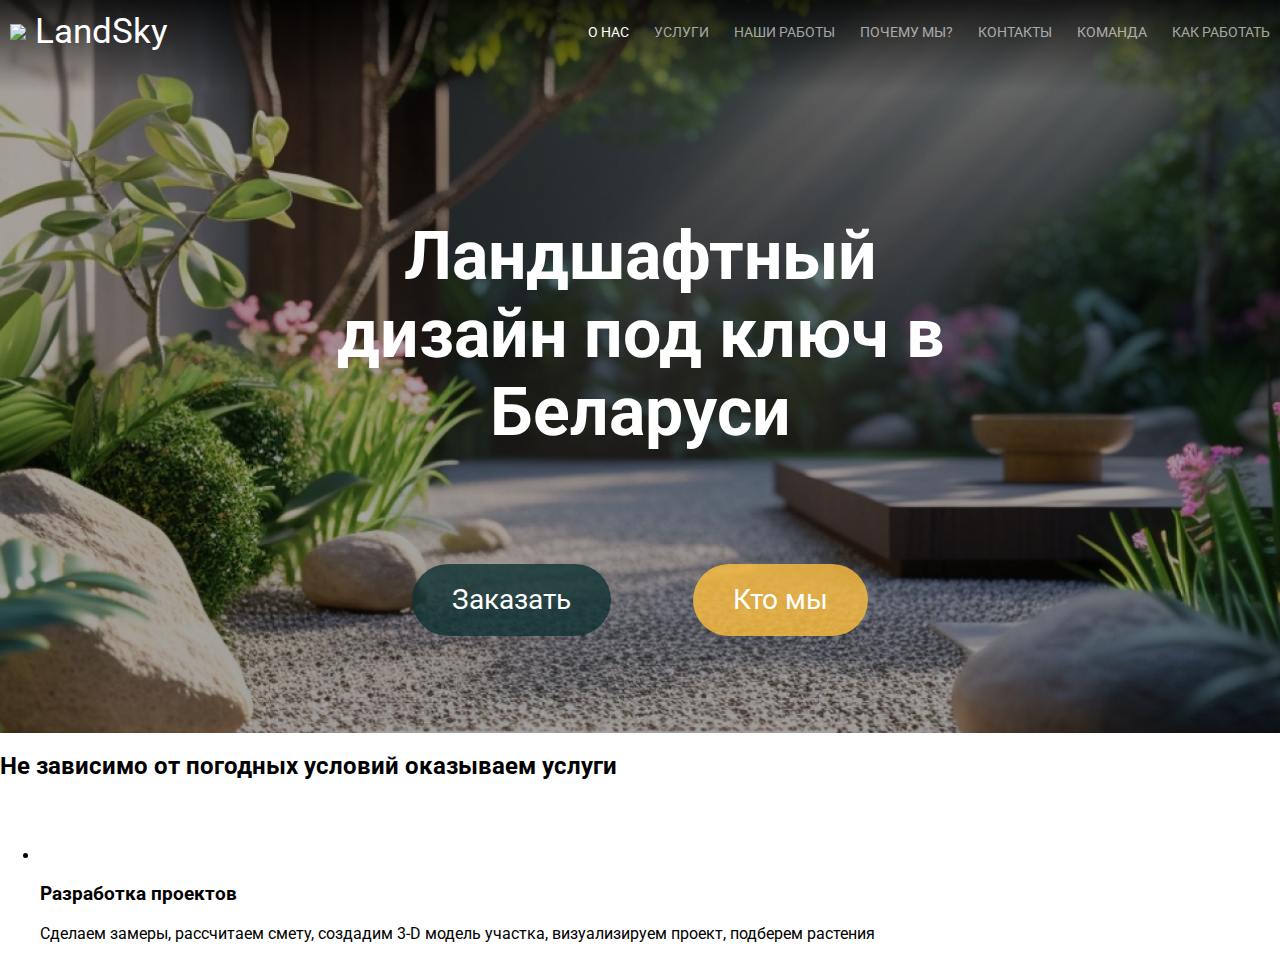
==== index.html @ 13131ea6 "end of working hours" ====
<!DOCTYPE html>
<html lang="en">
<head>
    <meta charset="UTF-8">
    <meta name="viewport" content="width=device-width, initial-scale=1.0">
    <link rel="stylesheet" href="css/styles.css">
    <title>LandSky || Ландшафтный дизайн под ключ в Беларуси</title>
</head>
<body class="main_page">
<header>
<div class="wrap_header">
    <div class="top_header">
        <div class="logo"><a href="#"><img src="images/logo.png" >LandSky</a></div>
        <nav>
            <ul class="main_menu">
                <li class="current"><a href="#">О нас</a></li>
                <li><a href="#">Услуги</a></li>
                <li><a href="#">Наши работы</a></li>
                <li><a href="#">Почему мы?</a></li>
                <li><a href="#">Контакты</a></li>
                <li><a href="#">Команда</a></li>
                <li><a href="#">Как работать</a></li>
            </ul>
        </nav>
    </div>
    <h1>Ландшафтный дизайн под ключ в Беларуси</h1>
    <div class="button_header">
        <div class="button order"><a href="#">Заказать</a></div>
        <div class="button who"><a href="#">Кто мы</a></div>
    </div>
</div>
</header>

<!-- Начало Секция Услуги -->
<section class="services">
    <div class="wrap_section">
        <h2>Не зависимо от погодных условий оказываем <span>услуги</span></h2>
        <ul class="block_services">
            <li>
                <div class="img"><img src="images/serv_img_project.png" alt=""></div>
                <div class="content">
                    <h3>Разработка проектов</h3>
                    <p>Сделаем замеры, рассчитаем смету, создадим 3-D модель участка, визуализируем проект, подберем растения</p>
                </div>
                <div class="cap"></div>
            </li>
        </ul>
    </div>
</section>
<!-- КОНЕЦ Секция Услуги -->
</body>
</html>
---- css/styles.css ----
/*! normalize.css v8.0.1 | MIT License | github.com/necolas/normalize.css */
/* Document
   ========================================================================== */
/**
 * 1. Correct the line height in all browsers.
 * 2. Prevent adjustments of font size after orientation changes in iOS.
 */
@import url("https://fonts.googleapis.com/css2?family=Roboto:ital,wght@0,100;0,300;0,400;0,500;0,700;0,900;1,100;1,300;1,400;1,500;1,700;1,900&display=swap");
html {
  line-height: 1.15;
  /* 1 */
  -webkit-text-size-adjust: 100%;
  /* 2 */ }

/* Sections
   ========================================================================== */
/**
 * Remove the margin in all browsers.
 */
body {
  margin: 0; }

/**
 * Render the `main` element consistently in IE.
 */
main {
  display: block; }

/**
 * Correct the font size and margin on `h1` elements within `section` and
 * `article` contexts in Chrome, Firefox, and Safari.
 */
h1 {
  font-size: 2em;
  margin: 0.67em 0; }

/* Grouping content
   ========================================================================== */
/**
 * 1. Add the correct box sizing in Firefox.
 * 2. Show the overflow in Edge and IE.
 */
hr {
  box-sizing: content-box;
  /* 1 */
  height: 0;
  /* 1 */
  overflow: visible;
  /* 2 */ }

/**
 * 1. Correct the inheritance and scaling of font size in all browsers.
 * 2. Correct the odd `em` font sizing in all browsers.
 */
pre {
  font-family: monospace, monospace;
  /* 1 */
  font-size: 1em;
  /* 2 */ }

/* Text-level semantics
   ========================================================================== */
/**
 * Remove the gray background on active links in IE 10.
 */
a {
  background-color: transparent; }

/**
 * 1. Remove the bottom border in Chrome 57-
 * 2. Add the correct text decoration in Chrome, Edge, IE, Opera, and Safari.
 */
abbr[title] {
  border-bottom: none;
  /* 1 */
  text-decoration: underline;
  /* 2 */
  text-decoration: underline dotted;
  /* 2 */ }

/**
 * Add the correct font weight in Chrome, Edge, and Safari.
 */
b,
strong {
  font-weight: bolder; }

/**
 * 1. Correct the inheritance and scaling of font size in all browsers.
 * 2. Correct the odd `em` font sizing in all browsers.
 */
code,
kbd,
samp {
  font-family: monospace, monospace;
  /* 1 */
  font-size: 1em;
  /* 2 */ }

/**
 * Add the correct font size in all browsers.
 */
small {
  font-size: 80%; }

/**
 * Prevent `sub` and `sup` elements from affecting the line height in
 * all browsers.
 */
sub,
sup {
  font-size: 75%;
  line-height: 0;
  position: relative;
  vertical-align: baseline; }

sub {
  bottom: -0.25em; }

sup {
  top: -0.5em; }

/* Embedded content
   ========================================================================== */
/**
 * Remove the border on images inside links in IE 10.
 */
img {
  border-style: none; }

/* Forms
   ========================================================================== */
/**
 * 1. Change the font styles in all browsers.
 * 2. Remove the margin in Firefox and Safari.
 */
button,
input,
optgroup,
select,
textarea {
  font-family: inherit;
  /* 1 */
  font-size: 100%;
  /* 1 */
  line-height: 1.15;
  /* 1 */
  margin: 0;
  /* 2 */ }

/**
 * Show the overflow in IE.
 * 1. Show the overflow in Edge.
 */
button,
input {
  /* 1 */
  overflow: visible; }

/**
 * Remove the inheritance of text transform in Edge, Firefox, and IE.
 * 1. Remove the inheritance of text transform in Firefox.
 */
button,
select {
  /* 1 */
  text-transform: none; }

/**
 * Correct the inability to style clickable types in iOS and Safari.
 */
button,
[type="button"],
[type="reset"],
[type="submit"] {
  -webkit-appearance: button; }

/**
 * Remove the inner border and padding in Firefox.
 */
button::-moz-focus-inner,
[type="button"]::-moz-focus-inner,
[type="reset"]::-moz-focus-inner,
[type="submit"]::-moz-focus-inner {
  border-style: none;
  padding: 0; }

/**
 * Restore the focus styles unset by the previous rule.
 */
button:-moz-focusring,
[type="button"]:-moz-focusring,
[type="reset"]:-moz-focusring,
[type="submit"]:-moz-focusring {
  outline: 1px dotted ButtonText; }

/**
 * Correct the padding in Firefox.
 */
fieldset {
  padding: 0.35em 0.75em 0.625em; }

/**
 * 1. Correct the text wrapping in Edge and IE.
 * 2. Correct the color inheritance from `fieldset` elements in IE.
 * 3. Remove the padding so developers are not caught out when they zero out
 *    `fieldset` elements in all browsers.
 */
legend {
  box-sizing: border-box;
  /* 1 */
  color: inherit;
  /* 2 */
  display: table;
  /* 1 */
  max-width: 100%;
  /* 1 */
  padding: 0;
  /* 3 */
  white-space: normal;
  /* 1 */ }

/**
 * Add the correct vertical alignment in Chrome, Firefox, and Opera.
 */
progress {
  vertical-align: baseline; }

/**
 * Remove the default vertical scrollbar in IE 10+.
 */
textarea {
  overflow: auto; }

/**
 * 1. Add the correct box sizing in IE 10.
 * 2. Remove the padding in IE 10.
 */
[type="checkbox"],
[type="radio"] {
  box-sizing: border-box;
  /* 1 */
  padding: 0;
  /* 2 */ }

/**
 * Correct the cursor style of increment and decrement buttons in Chrome.
 */
[type="number"]::-webkit-inner-spin-button,
[type="number"]::-webkit-outer-spin-button {
  height: auto; }

/**
 * 1. Correct the odd appearance in Chrome and Safari.
 * 2. Correct the outline style in Safari.
 */
[type="search"] {
  -webkit-appearance: textfield;
  /* 1 */
  outline-offset: -2px;
  /* 2 */ }

/**
 * Remove the inner padding in Chrome and Safari on macOS.
 */
[type="search"]::-webkit-search-decoration {
  -webkit-appearance: none; }

/**
 * 1. Correct the inability to style clickable types in iOS and Safari.
 * 2. Change font properties to `inherit` in Safari.
 */
::-webkit-file-upload-button {
  -webkit-appearance: button;
  /* 1 */
  font: inherit;
  /* 2 */ }

/* Interactive
   ========================================================================== */
/*
 * Add the correct display in Edge, IE 10+, and Firefox.
 */
details {
  display: block; }

/*
 * Add the correct display in all browsers.
 */
summary {
  display: list-item; }

/* Misc
   ========================================================================== */
/**
 * Add the correct display in IE 10+.
 */
template {
  display: none; }

/**
 * Add the correct display in IE 10.
 */
[hidden] {
  display: none; }

* {
  font-family: "Roboto", sans-serif; }

h1 {
  font-size: 68px;
  font-weight: bold; }

.button_header {
  display: flex;
  justify-content: space-between;
  margin: 0 auto;
  max-width: 456px; }

.button {
  font-size: 28px; }
  .button a {
    display: block;
    text-decoration: none;
    color: white;
    padding: 20px 40px;
    border-radius: 60px; }
  .button.order a {
    background-color: rgba(15, 50, 51, 0.8); }
    .button.order a:hover {
      background-color: #0f3233; }
  .button.who a {
    background-color: rgba(255, 191, 63, 0.8); }
    .button.who a:hover {
      background-color: #ffbf3f; }

header {
  padding: 0 10px;
  padding-bottom: 97px;
  background: url(../../images/background-main.png) no-repeat center top;
  background-size: cover;
  color: white; }
  header .wrap_header {
    max-width: 1594px;
    margin: 0 auto;
    padding-top: 10px; }
  header .logo a {
    display: flex;
    align-items: center;
    font-size: 35px;
    text-decoration: none;
    color: white; }
    header .logo a img {
      margin-right: 9px; }
  header h1 {
    display: block;
    width: 50%;
    text-align: center;
    margin: 0 auto;
    margin-top: 163px;
    margin-bottom: 112px; }

.top_header {
  display: flex;
  justify-content: space-between;
  align-items: center; }

.main_menu {
  flex-flow: row wrap;
  list-style: none;
  display: flex;
  font-size: 14px;
  text-transform: uppercase; }
  .main_menu li {
    padding-left: 25px; }
    .main_menu li.current a {
      color: white; }
    .main_menu li a {
      text-decoration: none;
      color: rgba(255, 255, 255, 0.6); }
      .main_menu li a:hover {
        color: white; }

section.wrap_section {
  padding: 0 10px; }

/*# sourceMappingURL=styles.css.map */
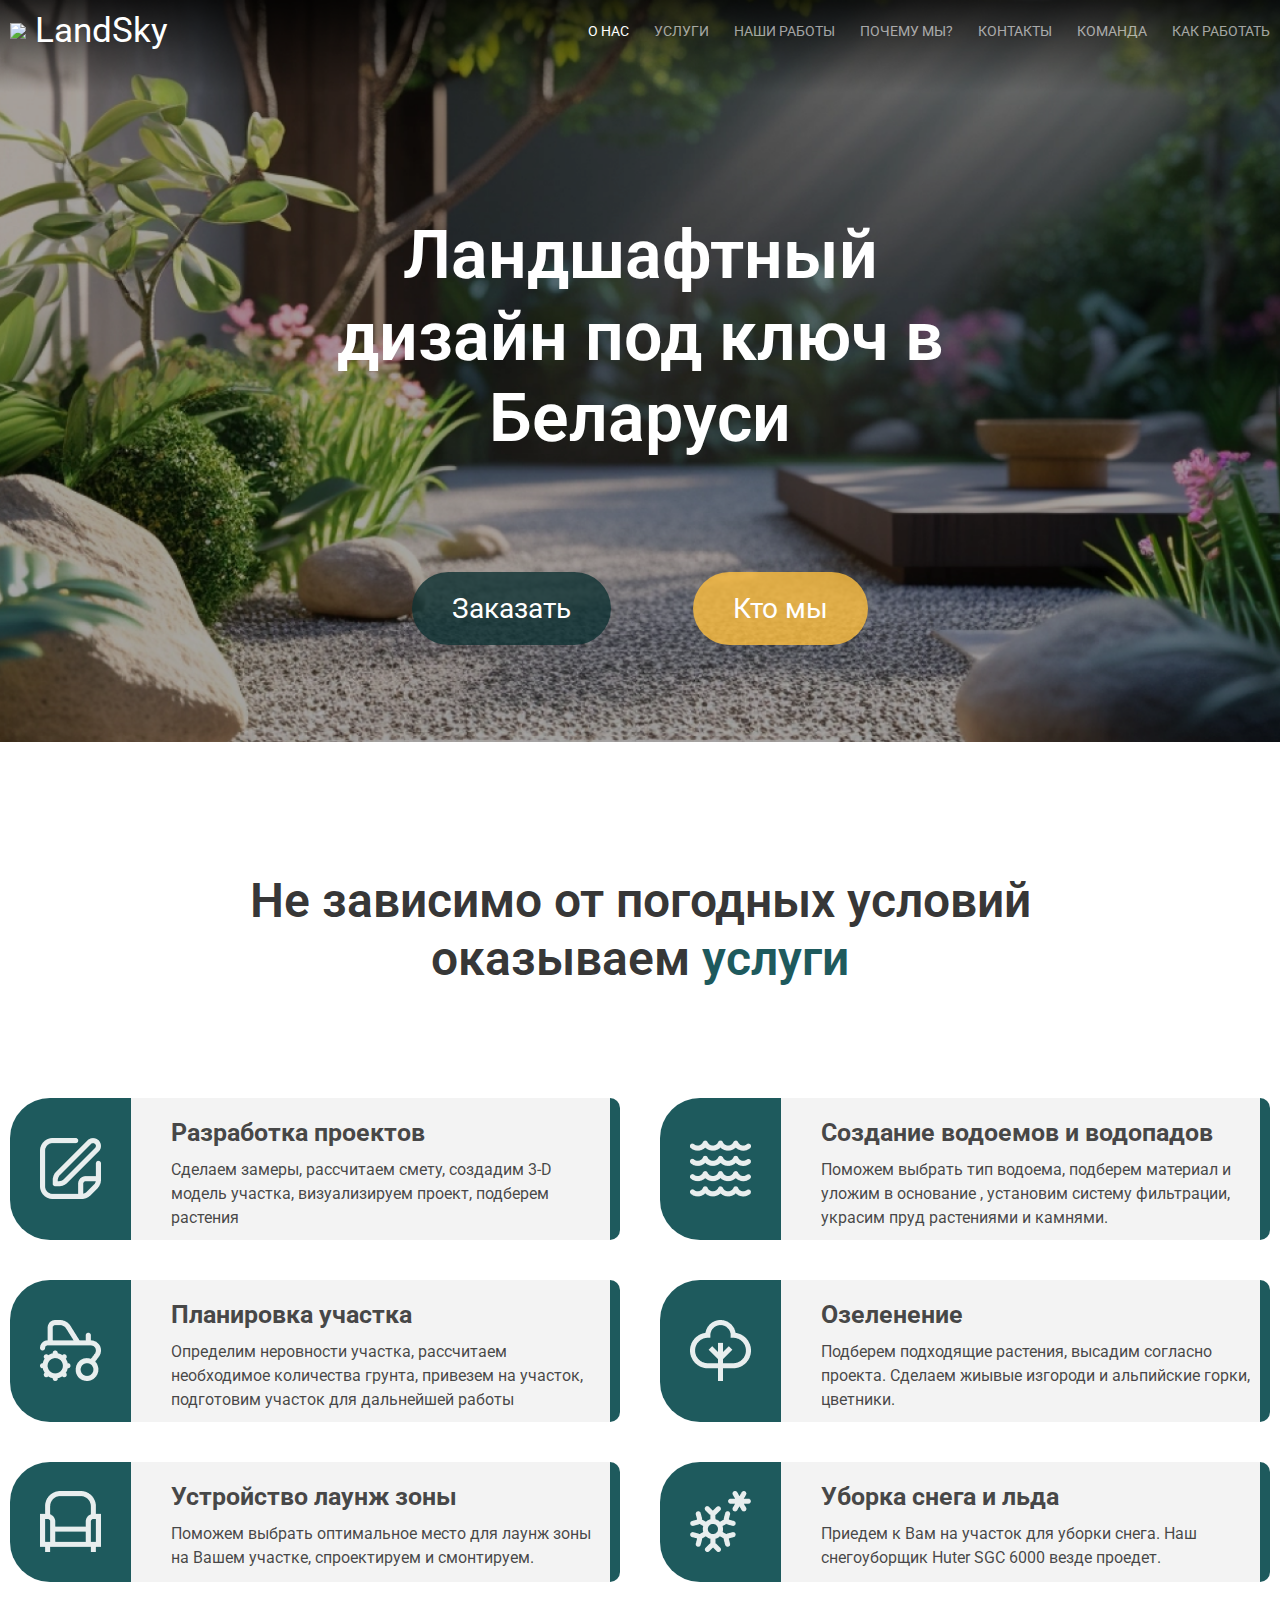
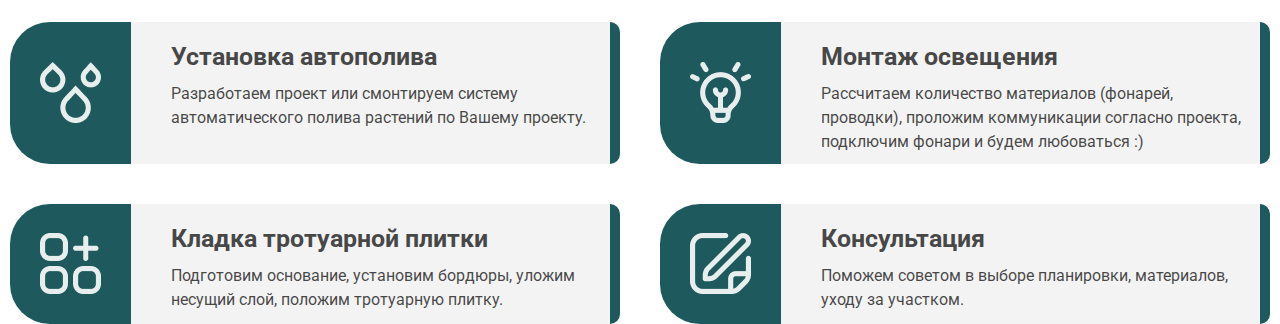
==== commit 613b610e: "end display" ====
--- a/index.html
+++ b/index.html
@@ -44,9 +44,83 @@
                 </div>
                 <div class="cap"></div>
             </li>
+            <li>
+                <div class="img"><img src="images/serv_img_water.png" alt=""></div>
+                <div class="content">
+                    <h3>Создание водоемов и водопадов</h3>
+                    <p>Поможем выбрать тип водоема, подберем материал и уложим в основание , установим систему фильтрации, украсим пруд растениями и камнями.</p>
+                </div>
+                <div class="cap"></div>
+            </li>
+            <li>
+                <div class="img"><img src="images/serv_img_tractor.png" alt=""></div>
+                <div class="content">
+                    <h3>Планировка участка</h3>
+                    <p>Определим неровности участка, рассчитаем необходимое количества грунта, привезем на участок, подготовим участок для дальнейшей работы</p>
+                </div>
+                <div class="cap"></div>
+            </li>
+            <li>
+                <div class="img"><img src="images/serv_img_tree-deciduous.png" alt=""></div>
+                <div class="content">
+                    <h3>Озеленение</h3>
+                    <p>Подберем подходящие растения, высадим согласно проекта. Сделаем жиывые изгороди  и альпийские горки, цветники.</p>
+                </div>
+                <div class="cap"></div>
+            </li>
+            <li>
+                <div class="img"><img src="images/serv_img_sofa.png" alt=""></div>
+                <div class="content">
+                    <h3>Устройство лаунж зоны</h3>
+                    <p>Поможем выбрать оптимальное место для лаунж зоны на Вашем участке, спроектируем и смонтируем.</p>
+                </div>
+                <div class="cap"></div>
+            </li>
+            <li>
+                <div class="img"><img src="images/serv_img_snowflakes.png" alt=""></div>
+                <div class="content">
+                    <h3>Уборка снега и льда</h3>
+                    <p>Приедем к Вам на участок для уборки снега. Наш снегоуборщик  Huter SGC 6000 везде проедет.</p>
+                </div>
+                <div class="cap"></div>
+            </li>
+            <li>
+                <div class="img"><img src="images/serv_img_raindrops.png" alt=""></div>
+                <div class="content">
+                    <h3>Установка автополива</h3>
+                    <p>Разработаем проект или смонтируем систему автоматического полива растений по Вашему проекту.</p>
+                </div>
+                <div class="cap"></div>
+            </li>
+            <li>
+                <div class="img"><img src="images/serv_img_lightbulb.png" alt=""></div>
+                <div class="content">
+                    <h3>Монтаж освещения</h3>
+                    <p>Рассчитаем количество материалов (фонарей, проводки), проложим коммуникации согласно проекта, подключим фонари и будем любоваться :)</p>
+                </div>
+                <div class="cap"></div>
+            </li>
+            <li>
+                <div class="img"><img src="images/serv_img_apps-add.png" alt=""></div>
+                <div class="content">
+                    <h3>Кладка тротуарной плитки</h3>
+                    <p>Подготовим основание, установим бордюры, уложим несущий слой, положим тротуарную плитку.</p>
+                </div>
+                <div class="cap"></div>
+            </li>
+            <li>
+                <div class="img"><img src="images/serv_img_contract.png" alt=""></div>
+                <div class="content">
+                    <h3>Консультация</h3>
+                    <p>Поможем советом в выборе планировки, материалов, уходу за участком.</p>
+                </div>
+                <div class="cap"></div>
+            </li>
         </ul>
     </div>
 </section>
 <!-- КОНЕЦ Секция Услуги -->
+
+
 </body>
 </html>--- a/css/styles.css
+++ b/css/styles.css
@@ -1,3 +1,4 @@
+@charset "UTF-8";
 /*! normalize.css v8.0.1 | MIT License | github.com/necolas/normalize.css */
 /* Document
    ========================================================================== */
@@ -304,12 +305,61 @@
 [hidden] {
   display: none; }
 
+ul {
+  padding-inline-start: 0; }
+
+/* сброс стилей браузера */
+html, body, div, span, object, iframe, h1, h2, h3, h4, h5, h6, p, blockquote, pre, a, abbr, acronym, address, big, cite, code, del, dfn, em, img, ins, kbd, q, s, samp, small, strike, strong, sub, sup, tt, var, b, u, i, center, dl, dt, dd, ol, ul, li, fieldset, form, label, legend,
+table, caption, tbody, tfoot, thead, tr, th, td, article, aside, canvas, details, embed,
+figure, figcaption, footer, header, hgroup, menu, nav, output, ruby, section, summary,
+time, mark, audio, video {
+  margin: 0;
+  padding: 0;
+  border: 0;
+  font-size: 100%;
+  vertical-align: baseline; }
+
+article, aside, details, figcaption, figure, footer, header, hgroup, menu, nav, section {
+  display: block; }
+
+body {
+  line-height: 1.2; }
+
+ol {
+  padding-left: 1.4em;
+  list-style: decimal; }
+
+ul {
+  padding-left: 1.4em;
+  list-style: square; }
+
+table {
+  border-collapse: collapse;
+  border-spacing: 0; }
+
+/* конец кода сброса стилей браузера */
 * {
   font-family: "Roboto", sans-serif; }
 
 h1 {
   font-size: 68px;
-  font-weight: bold; }
+  font-weight: 600; }
+
+h2 {
+  font-size: 48px;
+  font-weight: 600;
+  color: rgba(0, 0, 0, 0.8); }
+  h2 span {
+    color: #1e5a5d; }
+
+h3 {
+  font-size: 25px;
+  color: rgba(24, 24, 24, 0.8); }
+
+p {
+  font-size: 16px;
+  line-height: 1.5;
+  color: rgba(24, 24, 24, 0.8); }
 
 .button_header {
   display: flex;
@@ -337,7 +387,7 @@
 header {
   padding: 0 10px;
   padding-bottom: 97px;
-  background: url(../../images/background-main.png) no-repeat center top;
+  background: url(../images/background-main.png) no-repeat center top;
   background-size: cover;
   color: white; }
   header .wrap_header {
@@ -381,7 +431,48 @@
       .main_menu li a:hover {
         color: white; }
 
-section.wrap_section {
-  padding: 0 10px; }
+section h2 {
+  display: block;
+  margin: 0 auto;
+  text-align: center;
+  max-width: 785px; }
+section .wrap_section {
+  padding: 0 10px;
+  max-width: 1594px;
+  margin: 0 auto; }
+
+.services {
+  padding-top: 130px; }
+
+.block_services {
+  display: grid;
+  padding-left: 0;
+  gap: 40px;
+  grid-template-columns: repeat(auto-fit, minmax(430px, 1fr));
+  list-style: none;
+  max-width: 1363px;
+  margin: 0 auto;
+  margin-top: 110px; }
+  .block_services h3 {
+    margin: 10px 0; }
+  .block_services li {
+    display: flex;
+    min-height: 120px; }
+  .block_services .img {
+    background-color: #1e5a5d;
+    border-radius: 40px 0 0 40px;
+    display: flex;
+    align-items: center; }
+    .block_services .img img {
+      padding: 0 30px;
+      width: 61px;
+      height: 61px; }
+  .block_services .content {
+    background-color: #f3f3f3;
+    padding: 10px 10px 10px 40px; }
+  .block_services .cap {
+    padding-left: 10px;
+    background-color: #1e5a5d;
+    border-radius: 0 40px 40px 0; }
 
 /*# sourceMappingURL=styles.css.map */
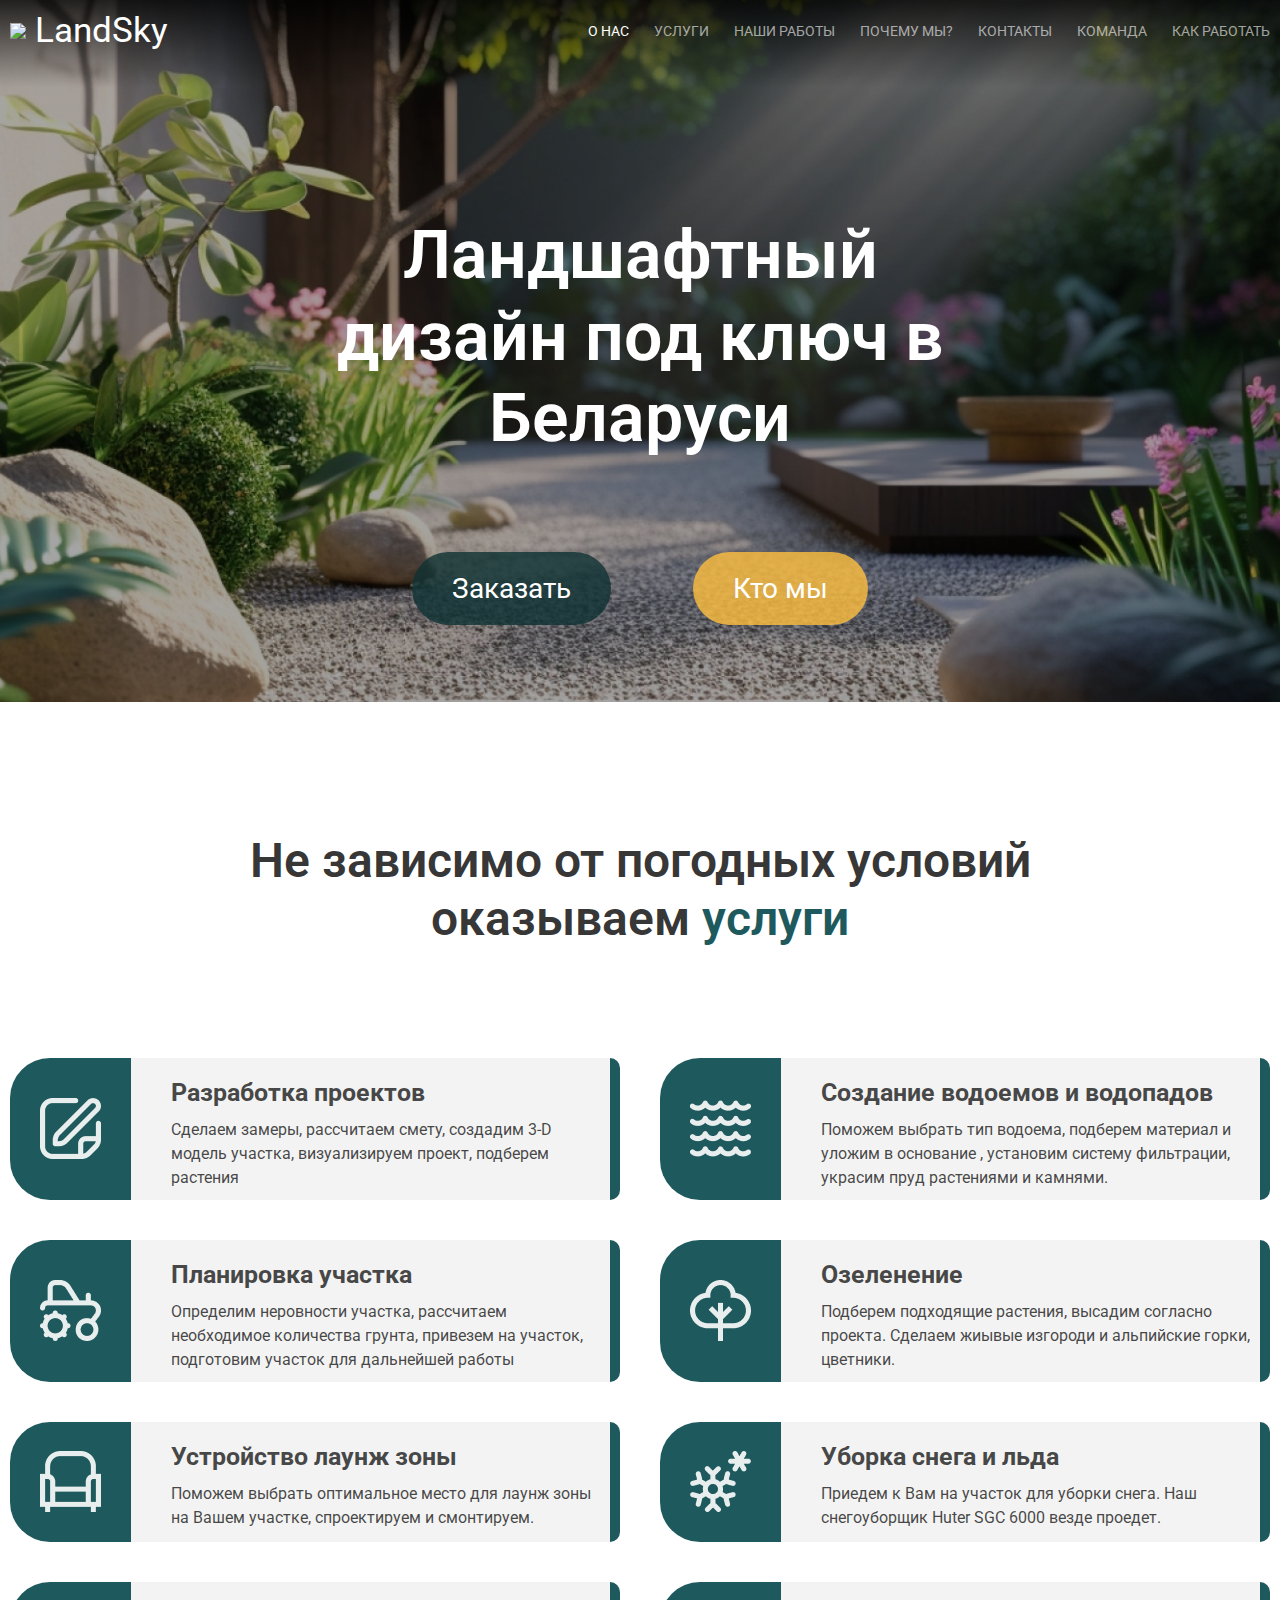
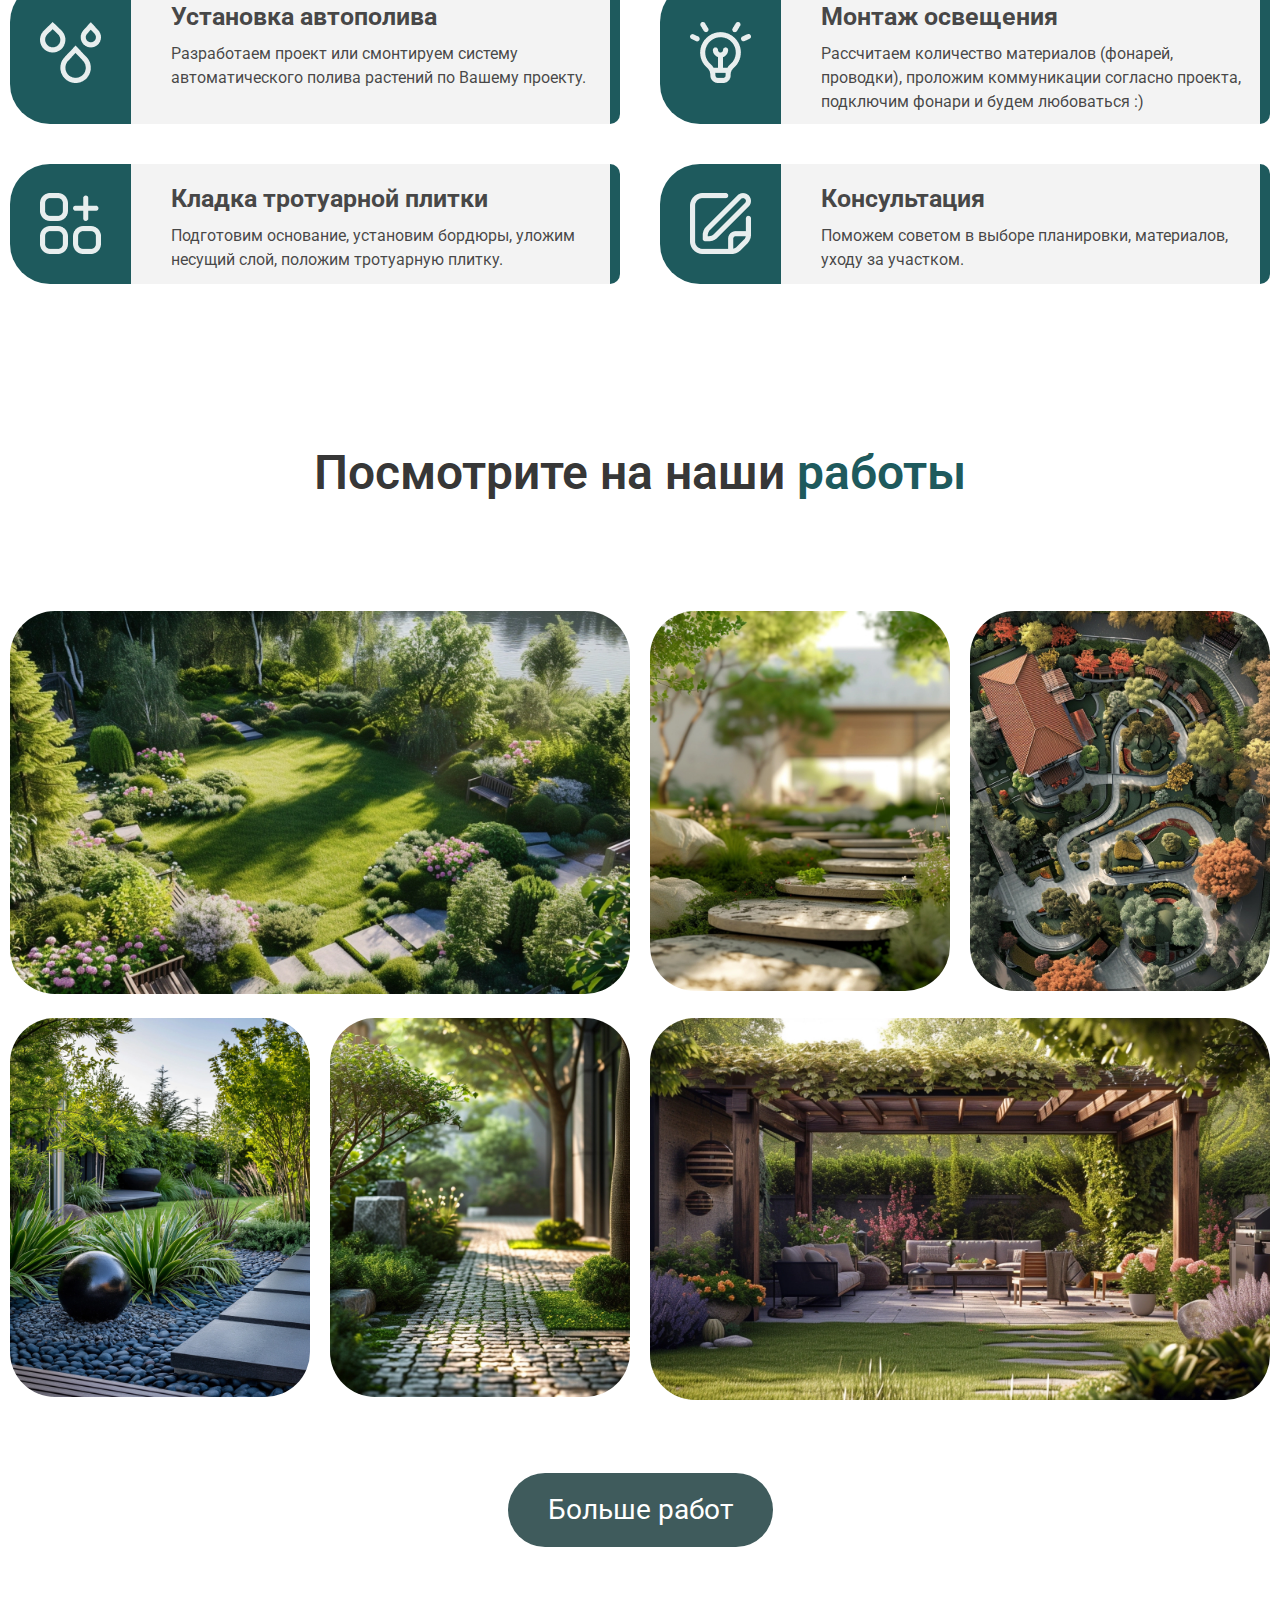
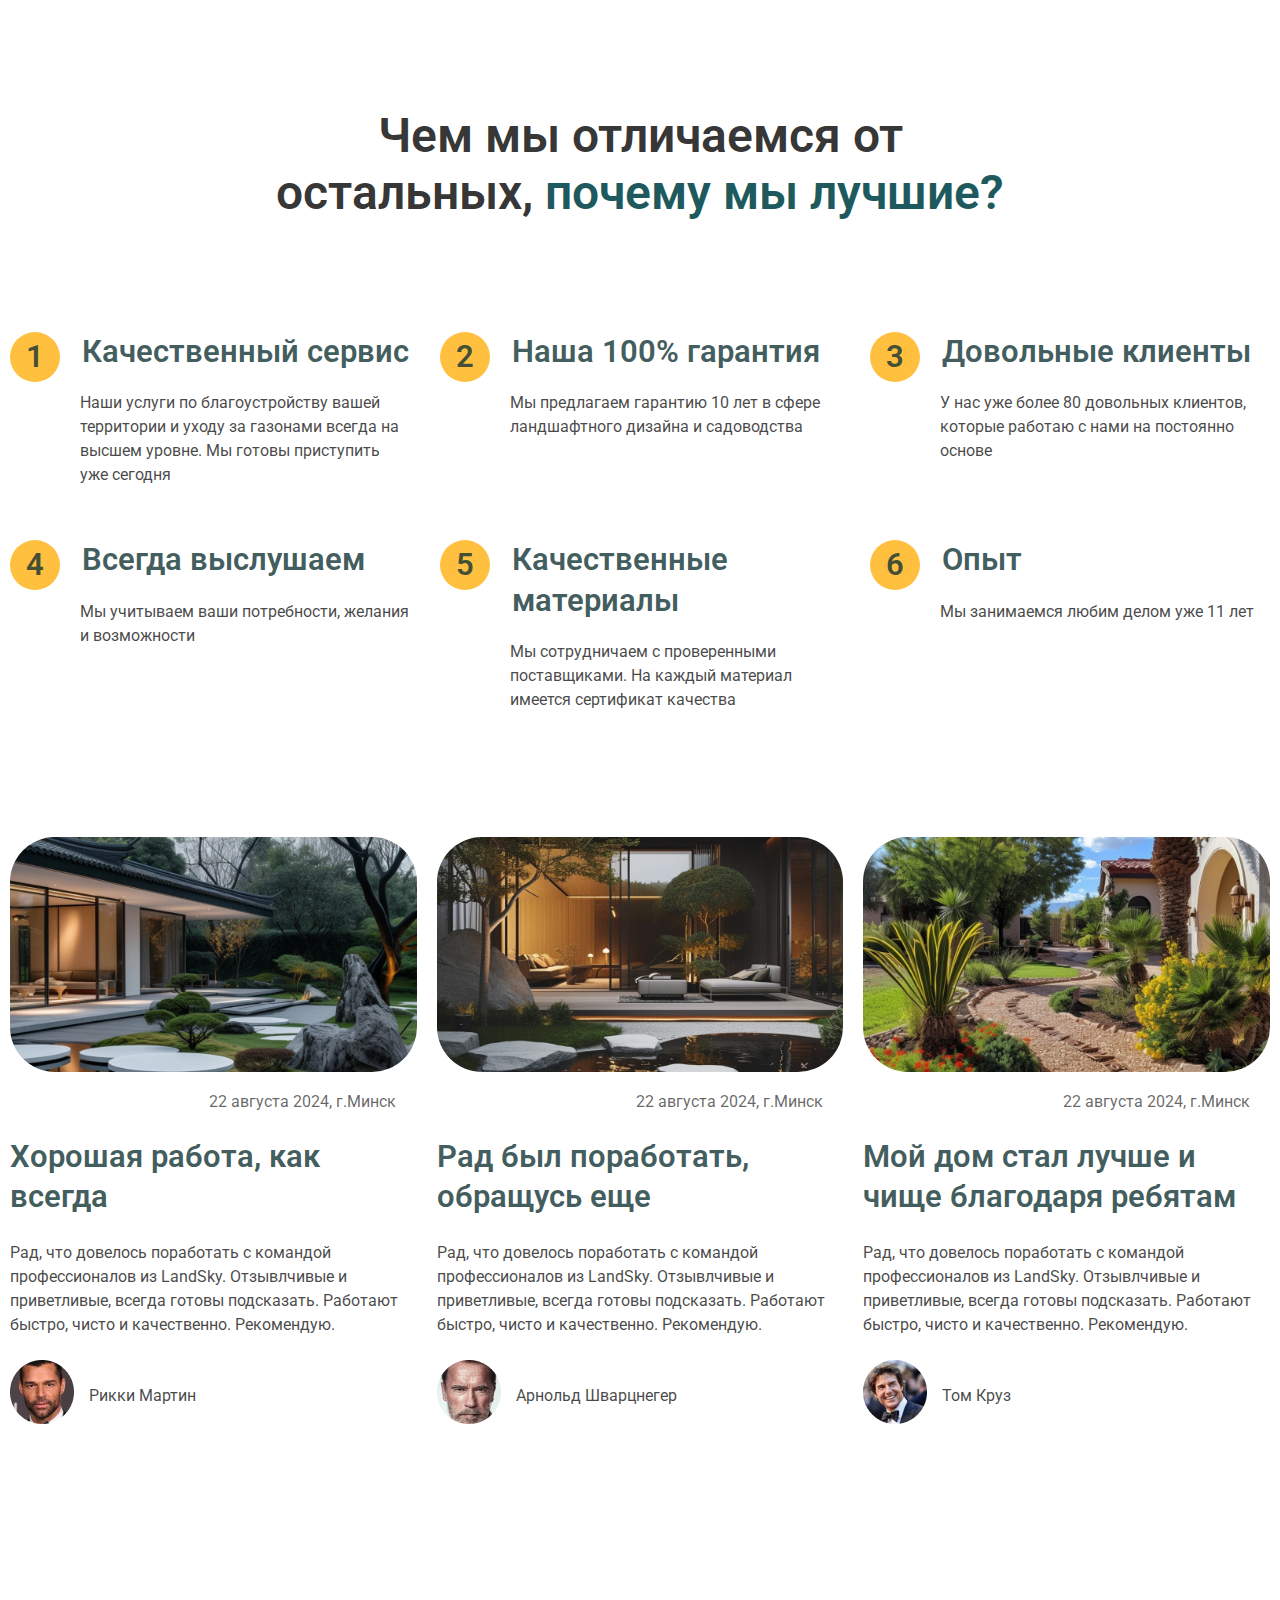
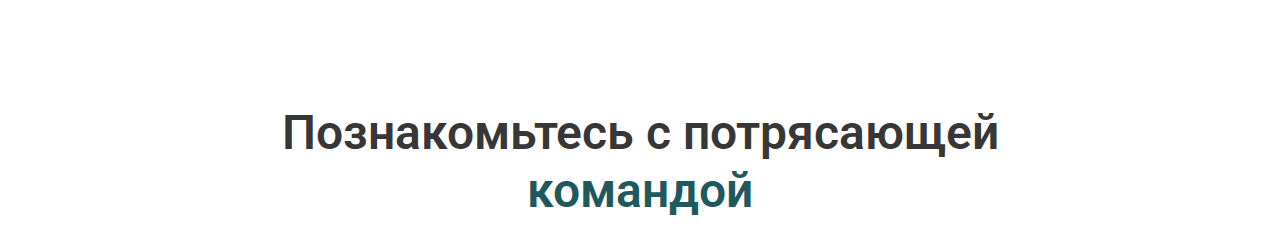
==== commit 59ff4410: "Add Slide" ====
--- a/index.html
+++ b/index.html
@@ -3,7 +3,15 @@
 <head>
     <meta charset="UTF-8">
     <meta name="viewport" content="width=device-width, initial-scale=1.0">
+    <link rel="stylesheet" href="inc/owlcarousel/owl.carousel.min.css">
+    <link rel="stylesheet" href="inc/owlcarousel/owl.theme.default.min.css">
     <link rel="stylesheet" href="css/styles.css">
+    <script src="https://code.jquery.com/jquery-3.7.1.min.js" integrity="sha256-/JqT3SQfawRcv/BIHPThkBvs0OEvtFFmqPF/lYI/Cxo=" crossorigin="anonymous"></script>
+    <script src="https://cdn.jsdelivr.net/npm/@fancyapps/ui@5.0/dist/fancybox/fancybox.umd.js"></script>
+    <script src="inc/owlcarousel/owl.carousel.min.js"></script>
+    <link rel="stylesheet" href="https://cdn.jsdelivr.net/npm/@fancyapps/ui@5.0/dist/fancybox/fancybox.css"/>
+    <script src="inc/js/main.js"></script>
+
     <title>LandSky || Ландшафтный дизайн под ключ в Беларуси</title>
 </head>
 <body class="main_page">
@@ -121,6 +129,252 @@
 </section>
 <!-- КОНЕЦ Секция Услуги -->
 
+<!-- Начало Секция НАШИ РАБОТЫ -->
+<section class="works">
+    <div class="wrap_section">
+        <h2>Посмотрите на наши <span>работы</span></h2>
+        <div class="block_works">
+            <div>
+                <a href="images/works_1.jpg" data-fancybox="gallery" data-caption="Caption #1">
+                    <img src="images/works_1.jpg" />
+                </a>
+            </div>  
+            <div>
+                <a href="images/works_2.jpg" data-fancybox="gallery" data-caption="Caption #1">
+                    <img src="images/works_2.jpg" />
+                </a>
+            </div>  
+            <div>
+                <a href="images/works_3.jpg" data-fancybox="gallery" data-caption="Caption #1">
+                    <img src="images/works_3.jpg" />
+                </a>
+            </div>  
+            <div>
+                <a href="images/works_4.jpg" data-fancybox="gallery" data-caption="Caption #1">
+                    <img src="images/works_4.jpg" />
+                </a>
+            </div>  
+            <div>
+                <a href="images/works_5.jpg" data-fancybox="gallery" data-caption="Caption #1">
+                    <img src="images/works_5.jpg" />
+                </a>
+            </div>  
+            <div>
+                <a href="images/works_6.jpg" data-fancybox="gallery" data-caption="Caption #1">
+                    <img src="images/works_6.jpg" />
+                </a>
+            </div>  
+        </div>
+        <a href="#" class="but_more">Больше работ</a>
+    </div>
+</section>
+<!-- КОНЕЦ Секция НАШИ работы -->
+
+<!-- КОНЕЦ Секция ОТЗЫВЫ -->
+<section class="reviews">
+    <div class="wrap_section">
+        <h2>Чем мы отличаемся от остальных, <span>почему мы лучшие?</span> </h2>
+        <!-- Почему мы лучшие -->
+        <div class="block_best">
+            <div class="single">
+                <div class="num">1</div>
+                <div class="content">
+                    <h4>Качественный сервис</h4>
+                    <p>Наши услуги по благоустройству вашей территории и уходу за газонами всегда на высшем уровне. Мы готовы приступить уже сегодня</p>
+                </div>
+            </div>
+            <div class="single">
+                <div class="num">2</div>
+                <div class="content">
+                    <h4>Наша  100% гарантия</h4>
+                    <p>Мы предлагаем гарантию 10 лет в сфере ландшафтного дизайна и садоводства</p>
+                </div>
+            </div>
+            <div class="single">
+                <div class="num">3</div>
+                <div class="content">
+                    <h4>Довольные клиенты</h4>
+                    <p>У нас уже более 80 довольных клиентов, которые работаю с нами на постоянно основе</p>
+                </div>
+            </div>
+            <div class="single">
+                <div class="num">4</div>
+                <div class="content">
+                    <h4>Всегда выслушаем</h4>
+                    <p>Мы учитываем ваши потребности, желания и возможности</p>
+                </div>
+            </div>
+            <div class="single">
+                <div class="num">5</div>
+                <div class="content">
+                    <h4>Качественные материалы</h4>
+                    <p>Мы сотрудничаем с проверенными поставщиками. На каждый материал имеется сертификат качества</p>
+                </div>
+            </div>
+            <div class="single">
+                <div class="num">6</div>
+                <div class="content">
+                    <h4>Опыт</h4>
+                    <p>Мы занимаемся любим делом уже 11 лет</p>
+                </div>
+            </div>
+        </div>
+        <!-- КОНЕЦ Почему мы лучшие -->
+
+        <!-- Отзывы -->
+        <div class="block_reviews">
+            <div class="single-rev">
+                <img src="images/reviuws_1.jpg" alt="">
+                <span class="date">22 августа 2024, г.Минск</span>
+                <h4>Хорошая работа, как всегда</h4>
+                <p>Рад, что довелось поработать с командой профессионалов из LandSky. Отзывлчивые и приветливые, всегда готовы подсказать. Работают быстро, чисто и качественно. Рекомендую.</p>
+                
+                <div class="client">
+                    <img src="images/client_1.jpg" alt="">
+                    <p>Рикки Мартин</p>
+                </div>
+            </div>
+            <div class="single-rev">
+                <img src="images/reviuws_2.jpg" alt="">
+                <span class="date">22 августа 2024, г.Минск</span>
+                <h4>Рад был поработать, обращусь еще</h4>
+                <p>Рад, что довелось поработать с командой профессионалов из LandSky. Отзывлчивые и приветливые, всегда готовы подсказать. Работают быстро, чисто и качественно. Рекомендую.</p>
+                
+                <div class="client">
+                    <img src="images/client_2.jpg" alt="">
+                    <p>Арнольд Шварцнегер</p>
+                </div>
+            </div>
+            <div class="single-rev">
+                <img src="images/reviuws_3.jpg" alt="">
+                <span class="date">22 августа 2024, г.Минск</span>
+                <h4>Мой дом стал лучше и чище благодаря ребятам</h4>
+                <p>Рад, что довелось поработать с командой профессионалов из LandSky. Отзывлчивые и приветливые, всегда готовы подсказать. Работают быстро, чисто и качественно. Рекомендую.</p>
+                
+                <div class="client">
+                    <img src="images/client_3.jpg" alt="">
+                    <p>Том Круз</p>
+                </div>
+            </div>
+        </div>
+        <!-- КОНЕЦОтзывы -->
+    </div>
+</section>
+<!-- КОНЕЦ Секция ОТЗЫВЫ -->
+
+<!-- Начало Секция Партнеры -->
+<section class="partners">
+    <div class="top"></div>
+    <div class="wrap_section">
+        <div class="owl-carousel ">
+            <!-- start item -->
+            <div class="slide">
+                <img src="images/slidet_part_1.png" alt="">
+                <div class="content">
+                        <h3 class="slide__title">Мы работаем с лучшими поставщиками </h3>
+                        <p>«Королевский Сад» - с 2007 года является первым импортером натурального камня из России, Украины, Польши и Казахстана. Огромный ассартимент камня на любой вкус.</p>
+                </div>
+            </div>
+            <!-- end item -->
+            <!-- start item -->
+            <div class="slide">
+                <img src="images/slidet_part_1.png" alt="">
+                <div class="content">
+                        <h3 class="slide__title">Мы работаем с лучшими поставщиками </h3>
+                        <p>«Королевский Сад» - с 2007 года является первым импортером натурального камня из России, Украины, Польши и Казахстана. Огромный ассартимент камня на любой вкус.</p>
+                </div>
+            </div>
+            <!-- end item -->
+            <!-- start item -->
+            <div class="slide">
+                <img src="images/slidet_part_1.png" alt="">
+                <div class="content">
+                        <h3 class="slide__title">Мы работаем с лучшими поставщиками </h3>
+                        <p>«Королевский Сад» - с 2007 года является первым импортером натурального камня из России, Украины, Польши и Казахстана. Огромный ассартимент камня на любой вкус.</p>
+                </div>
+            </div>
+            <!-- end item -->
+            <!-- start item -->
+            <div class="slide">
+                <img src="images/slidet_part_1.png" alt="">
+                <div class="content">
+                        <h3 class="slide__title">Мы работаем с лучшими поставщиками </h3>
+                        <p>«Королевский Сад» - с 2007 года является первым импортером натурального камня из России, Украины, Польши и Казахстана. Огромный ассартимент камня на любой вкус.</p>
+                </div>
+            </div>
+            <!-- end item -->
+            <!-- start item -->
+            <div class="slide">
+                <img src="images/slidet_part_1.png" alt="">
+                <div class="content">
+                        <h3 class="slide__title">Мы работаем с лучшими поставщиками </h3>
+                        <p>«Королевский Сад» - с 2007 года является первым импортером натурального камня из России, Украины, Польши и Казахстана. Огромный ассартимент камня на любой вкус.</p>
+                </div>
+            </div>
+            <!-- end item -->
+            <!-- start item -->
+            <div class="slide">
+                <img src="images/slidet_part_1.png" alt="">
+                <div class="content">
+                        <h3 class="slide__title">Мы работаем с лучшими поставщиками </h3>
+                        <p>«Королевский Сад» - с 2007 года является первым импортером натурального камня из России, Украины, Польши и Казахстана. Огромный ассартимент камня на любой вкус.</p>
+                </div>
+            </div>
+            <!-- end item -->
+            <!-- start item -->
+            <div class="slide">
+                <img src="images/slidet_part_1.png" alt="">
+                <div class="content">
+                        <h3 class="slide__title">Мы работаем с лучшими поставщиками </h3>
+                        <p>«Королевский Сад» - с 2007 года является первым импортером натурального камня из России, Украины, Польши и Казахстана. Огромный ассартимент камня на любой вкус.</p>
+                </div>
+            </div>
+            <!-- end item -->
+          </div>
+    </div>
+    <div class="bottom"></div>
+</section>
+<!-- КОНЕЦ Секция Партнеры -->
+
+<!-- НАЧАЛО Секция КОМАНДА -->
+<section class="team">
+    <div class="wrap_section">
+        <h2>Познакомьтесь с потрясающей <span>командой</span></h2>
+        <div class="block_team">
+            <!-- НАЧАЛО single -->
+            <div class="single">
+                <img src="images/avatar_1.png" class="avatar" alt="">
+                <h4 class="name">Оптимус Прайм</h4>
+                <p class="job_title">Директор</p>
+            </div>
+            <!-- КОНЕЦ single -->
+            <!-- НАЧАЛО single -->
+            <div class="single">
+                <img src="images/avatar_2.png" class="avatar" alt="">
+                <h4 class="name">Наталья Орейра</h4>
+                <p class="job_title">3D визуализатор</p>
+            </div>
+            <!-- КОНЕЦ single --> 
+            <!-- НАЧАЛО single -->
+            <div class="single">
+                <img src="images/avatar_3.png" class="avatar" alt="">
+                <h4 class="name">Эдвард Руки-ножницы</h4>
+                <p class="job_title">Стрижка газона</p>
+            </div>
+            <!-- КОНЕЦ single --> 
+            <!-- НАЧАЛО single -->
+            <div class="single">
+                <img src="images/avatar_4.png" class="avatar" alt="">
+                <h4 class="name">Джон Сноу</h4>
+                <p class="job_title">Специалист по уборке снега</p>
+            </div>
+            <!-- КОНЕЦ single -->       
+        </div>
+    </div>
+</section>
+<!-- Конец Секция КОМАНДА -->
+
+
 
 </body>
 </html>--- a/css/styles.css
+++ b/css/styles.css
@@ -1,310 +1,5 @@
 @charset "UTF-8";
-/*! normalize.css v8.0.1 | MIT License | github.com/necolas/normalize.css */
-/* Document
-   ========================================================================== */
-/**
- * 1. Correct the line height in all browsers.
- * 2. Prevent adjustments of font size after orientation changes in iOS.
- */
 @import url("https://fonts.googleapis.com/css2?family=Roboto:ital,wght@0,100;0,300;0,400;0,500;0,700;0,900;1,100;1,300;1,400;1,500;1,700;1,900&display=swap");
-html {
-  line-height: 1.15;
-  /* 1 */
-  -webkit-text-size-adjust: 100%;
-  /* 2 */ }
-
-/* Sections
-   ========================================================================== */
-/**
- * Remove the margin in all browsers.
- */
-body {
-  margin: 0; }
-
-/**
- * Render the `main` element consistently in IE.
- */
-main {
-  display: block; }
-
-/**
- * Correct the font size and margin on `h1` elements within `section` and
- * `article` contexts in Chrome, Firefox, and Safari.
- */
-h1 {
-  font-size: 2em;
-  margin: 0.67em 0; }
-
-/* Grouping content
-   ========================================================================== */
-/**
- * 1. Add the correct box sizing in Firefox.
- * 2. Show the overflow in Edge and IE.
- */
-hr {
-  box-sizing: content-box;
-  /* 1 */
-  height: 0;
-  /* 1 */
-  overflow: visible;
-  /* 2 */ }
-
-/**
- * 1. Correct the inheritance and scaling of font size in all browsers.
- * 2. Correct the odd `em` font sizing in all browsers.
- */
-pre {
-  font-family: monospace, monospace;
-  /* 1 */
-  font-size: 1em;
-  /* 2 */ }
-
-/* Text-level semantics
-   ========================================================================== */
-/**
- * Remove the gray background on active links in IE 10.
- */
-a {
-  background-color: transparent; }
-
-/**
- * 1. Remove the bottom border in Chrome 57-
- * 2. Add the correct text decoration in Chrome, Edge, IE, Opera, and Safari.
- */
-abbr[title] {
-  border-bottom: none;
-  /* 1 */
-  text-decoration: underline;
-  /* 2 */
-  text-decoration: underline dotted;
-  /* 2 */ }
-
-/**
- * Add the correct font weight in Chrome, Edge, and Safari.
- */
-b,
-strong {
-  font-weight: bolder; }
-
-/**
- * 1. Correct the inheritance and scaling of font size in all browsers.
- * 2. Correct the odd `em` font sizing in all browsers.
- */
-code,
-kbd,
-samp {
-  font-family: monospace, monospace;
-  /* 1 */
-  font-size: 1em;
-  /* 2 */ }
-
-/**
- * Add the correct font size in all browsers.
- */
-small {
-  font-size: 80%; }
-
-/**
- * Prevent `sub` and `sup` elements from affecting the line height in
- * all browsers.
- */
-sub,
-sup {
-  font-size: 75%;
-  line-height: 0;
-  position: relative;
-  vertical-align: baseline; }
-
-sub {
-  bottom: -0.25em; }
-
-sup {
-  top: -0.5em; }
-
-/* Embedded content
-   ========================================================================== */
-/**
- * Remove the border on images inside links in IE 10.
- */
-img {
-  border-style: none; }
-
-/* Forms
-   ========================================================================== */
-/**
- * 1. Change the font styles in all browsers.
- * 2. Remove the margin in Firefox and Safari.
- */
-button,
-input,
-optgroup,
-select,
-textarea {
-  font-family: inherit;
-  /* 1 */
-  font-size: 100%;
-  /* 1 */
-  line-height: 1.15;
-  /* 1 */
-  margin: 0;
-  /* 2 */ }
-
-/**
- * Show the overflow in IE.
- * 1. Show the overflow in Edge.
- */
-button,
-input {
-  /* 1 */
-  overflow: visible; }
-
-/**
- * Remove the inheritance of text transform in Edge, Firefox, and IE.
- * 1. Remove the inheritance of text transform in Firefox.
- */
-button,
-select {
-  /* 1 */
-  text-transform: none; }
-
-/**
- * Correct the inability to style clickable types in iOS and Safari.
- */
-button,
-[type="button"],
-[type="reset"],
-[type="submit"] {
-  -webkit-appearance: button; }
-
-/**
- * Remove the inner border and padding in Firefox.
- */
-button::-moz-focus-inner,
-[type="button"]::-moz-focus-inner,
-[type="reset"]::-moz-focus-inner,
-[type="submit"]::-moz-focus-inner {
-  border-style: none;
-  padding: 0; }
-
-/**
- * Restore the focus styles unset by the previous rule.
- */
-button:-moz-focusring,
-[type="button"]:-moz-focusring,
-[type="reset"]:-moz-focusring,
-[type="submit"]:-moz-focusring {
-  outline: 1px dotted ButtonText; }
-
-/**
- * Correct the padding in Firefox.
- */
-fieldset {
-  padding: 0.35em 0.75em 0.625em; }
-
-/**
- * 1. Correct the text wrapping in Edge and IE.
- * 2. Correct the color inheritance from `fieldset` elements in IE.
- * 3. Remove the padding so developers are not caught out when they zero out
- *    `fieldset` elements in all browsers.
- */
-legend {
-  box-sizing: border-box;
-  /* 1 */
-  color: inherit;
-  /* 2 */
-  display: table;
-  /* 1 */
-  max-width: 100%;
-  /* 1 */
-  padding: 0;
-  /* 3 */
-  white-space: normal;
-  /* 1 */ }
-
-/**
- * Add the correct vertical alignment in Chrome, Firefox, and Opera.
- */
-progress {
-  vertical-align: baseline; }
-
-/**
- * Remove the default vertical scrollbar in IE 10+.
- */
-textarea {
-  overflow: auto; }
-
-/**
- * 1. Add the correct box sizing in IE 10.
- * 2. Remove the padding in IE 10.
- */
-[type="checkbox"],
-[type="radio"] {
-  box-sizing: border-box;
-  /* 1 */
-  padding: 0;
-  /* 2 */ }
-
-/**
- * Correct the cursor style of increment and decrement buttons in Chrome.
- */
-[type="number"]::-webkit-inner-spin-button,
-[type="number"]::-webkit-outer-spin-button {
-  height: auto; }
-
-/**
- * 1. Correct the odd appearance in Chrome and Safari.
- * 2. Correct the outline style in Safari.
- */
-[type="search"] {
-  -webkit-appearance: textfield;
-  /* 1 */
-  outline-offset: -2px;
-  /* 2 */ }
-
-/**
- * Remove the inner padding in Chrome and Safari on macOS.
- */
-[type="search"]::-webkit-search-decoration {
-  -webkit-appearance: none; }
-
-/**
- * 1. Correct the inability to style clickable types in iOS and Safari.
- * 2. Change font properties to `inherit` in Safari.
- */
-::-webkit-file-upload-button {
-  -webkit-appearance: button;
-  /* 1 */
-  font: inherit;
-  /* 2 */ }
-
-/* Interactive
-   ========================================================================== */
-/*
- * Add the correct display in Edge, IE 10+, and Firefox.
- */
-details {
-  display: block; }
-
-/*
- * Add the correct display in all browsers.
- */
-summary {
-  display: list-item; }
-
-/* Misc
-   ========================================================================== */
-/**
- * Add the correct display in IE 10+.
- */
-template {
-  display: none; }
-
-/**
- * Add the correct display in IE 10.
- */
-[hidden] {
-  display: none; }
-
 ul {
   padding-inline-start: 0; }
 
@@ -356,6 +51,12 @@
   font-size: 25px;
   color: rgba(24, 24, 24, 0.8); }
 
+h4 {
+  font-size: 31px;
+  line-height: 1.3;
+  font-weight: 600;
+  color: rgba(15, 50, 51, 0.8); }
+
 p {
   font-size: 16px;
   line-height: 1.5;
@@ -370,7 +71,6 @@
 .button {
   font-size: 28px; }
   .button a {
-    display: block;
     text-decoration: none;
     color: white;
     padding: 20px 40px;
@@ -383,6 +83,17 @@
     background-color: rgba(255, 191, 63, 0.8); }
     .button.who a:hover {
       background-color: #ffbf3f; }
+
+.but_more {
+  display: inline-block;
+  font-size: 28px;
+  text-decoration: none;
+  color: white;
+  padding: 20px 40px;
+  border-radius: 60px;
+  background-color: rgba(15, 50, 51, 0.8); }
+  .but_more:hover {
+    background-color: #0f3233; }
 
 header {
   padding: 0 10px;
@@ -431,18 +142,18 @@
       .main_menu li a:hover {
         color: white; }
 
-section h2 {
-  display: block;
-  margin: 0 auto;
-  text-align: center;
-  max-width: 785px; }
-section .wrap_section {
-  padding: 0 10px;
-  max-width: 1594px;
-  margin: 0 auto; }
-
-.services {
-  padding-top: 130px; }
+section {
+  padding-top: 130px;
+  padding-bottom: 30px; }
+  section h2 {
+    display: block;
+    margin: 0 auto;
+    text-align: center;
+    max-width: 785px; }
+  section .wrap_section {
+    padding: 0 10px;
+    max-width: 1594px;
+    margin: 0 auto; }
 
 .block_services {
   display: grid;
@@ -475,4 +186,145 @@
     background-color: #1e5a5d;
     border-radius: 0 40px 40px 0; }
 
+section.works .wrap_section {
+  display: flex;
+  flex-flow: column nowrap; }
+  section.works .wrap_section .but_more {
+    margin: 0 auto;
+    margin-top: 69px; }
+
+.block_works {
+  display: grid;
+  grid-template-columns: repeat(4, 1fr);
+  justify-items: center;
+  gap: 20px;
+  margin-top: 110px; }
+  .block_works div:first-child, .block_works div:last-child {
+    max-width: 788px; }
+  .block_works div:first-child {
+    grid-column: 1/3; }
+  .block_works div:last-child {
+    grid-column: 3/-1; }
+  .block_works div {
+    max-width: 384px; }
+  .block_works img {
+    max-width: 100%;
+    border-radius: 45px; }
+
+.block_best {
+  margin-top: 110px;
+  display: flex;
+  flex-flow: row wrap;
+  justify-content: space-between; }
+  .block_best .single {
+    flex: 1 1 400px;
+    max-width: 400px;
+    margin-bottom: 53px; }
+  .block_best h4 {
+    margin-bottom: 19px; }
+  .block_best .content {
+    margin-left: 70px; }
+  .block_best .num {
+    display: table-cell;
+    vertical-align: middle;
+    width: 50px;
+    height: 50px;
+    text-align: center;
+    background-color: #ffbf3f;
+    border-radius: 100%;
+    font-size: 31px;
+    line-height: 1.6;
+    font-weight: 600;
+    color: rgba(15, 50, 51, 0.8);
+    margin-right: 22px;
+    float: left; }
+
+.block_reviews {
+  display: flex;
+  margin-top: 72px;
+  flex-flow: row wrap;
+  margin-bottom: 80px; }
+  .block_reviews .single-rev {
+    flex: 1 1 400px;
+    margin-left: 20px; }
+    .block_reviews .single-rev:first-child {
+      margin-left: 0; }
+    .block_reviews .single-rev h4 {
+      margin-top: 26px; }
+    .block_reviews .single-rev span {
+      margin-top: 15px;
+      display: inline-block;
+      width: 95%;
+      text-align: right; }
+    .block_reviews .single-rev p {
+      margin-top: 24px; }
+    .block_reviews .single-rev span {
+      font-size: 16px;
+      color: rgba(0, 0, 0, 0.6); }
+    .block_reviews .single-rev > img {
+      max-width: 100%;
+      border-radius: 45px; }
+    .block_reviews .single-rev .client {
+      display: flex;
+      margin-top: 23px;
+      align-content: center;
+      margin-bottom: 40px; }
+      .block_reviews .single-rev .client img {
+        margin-right: 15px; }
+
+.partners {
+  position: relative;
+  padding-top: 0;
+  padding-bottom: 0;
+  background-color: #1e5a5d; }
+  .partners .wrap_section {
+    padding-left: 42px; }
+  .partners .top {
+    height: 61px;
+    width: 100%;
+    background-color: white;
+    position: absolute;
+    top: 0px; }
+  .partners .bottom {
+    height: 61px;
+    width: 100%;
+    background-color: white;
+    position: absolute;
+    bottom: 0px; }
+  .partners .slide {
+    display: flex;
+    align-items: center;
+    justify-content: flex-start; }
+    .partners .slide img {
+      max-width: 500px; }
+    .partners .slide .content {
+      max-width: 600px;
+      margin-left: 10%; }
+      .partners .slide .content h3 {
+        font-size: 48px;
+        color: white; }
+      .partners .slide .content p {
+        color: rgba(255, 255, 255, 0.8);
+        margin-top: 18px; }
+  .partners .owl-nav {
+    position: absolute;
+    display: flex;
+    justify-content: space-between;
+    left: -32px;
+    top: 45%;
+    width: 564px; }
+
+.team .block_team {
+  margin-top: 102px; }
+.team .single {
+  max-width: 361px;
+  margin-right: 50px; }
+.team h4 {
+  margin-top: 32px; }
+.team p {
+  margin-top: 8px; }
+.team .avatar {
+  max-width: 361px;
+  border-radius: 45px; }
+
 /*# sourceMappingURL=styles.css.map */
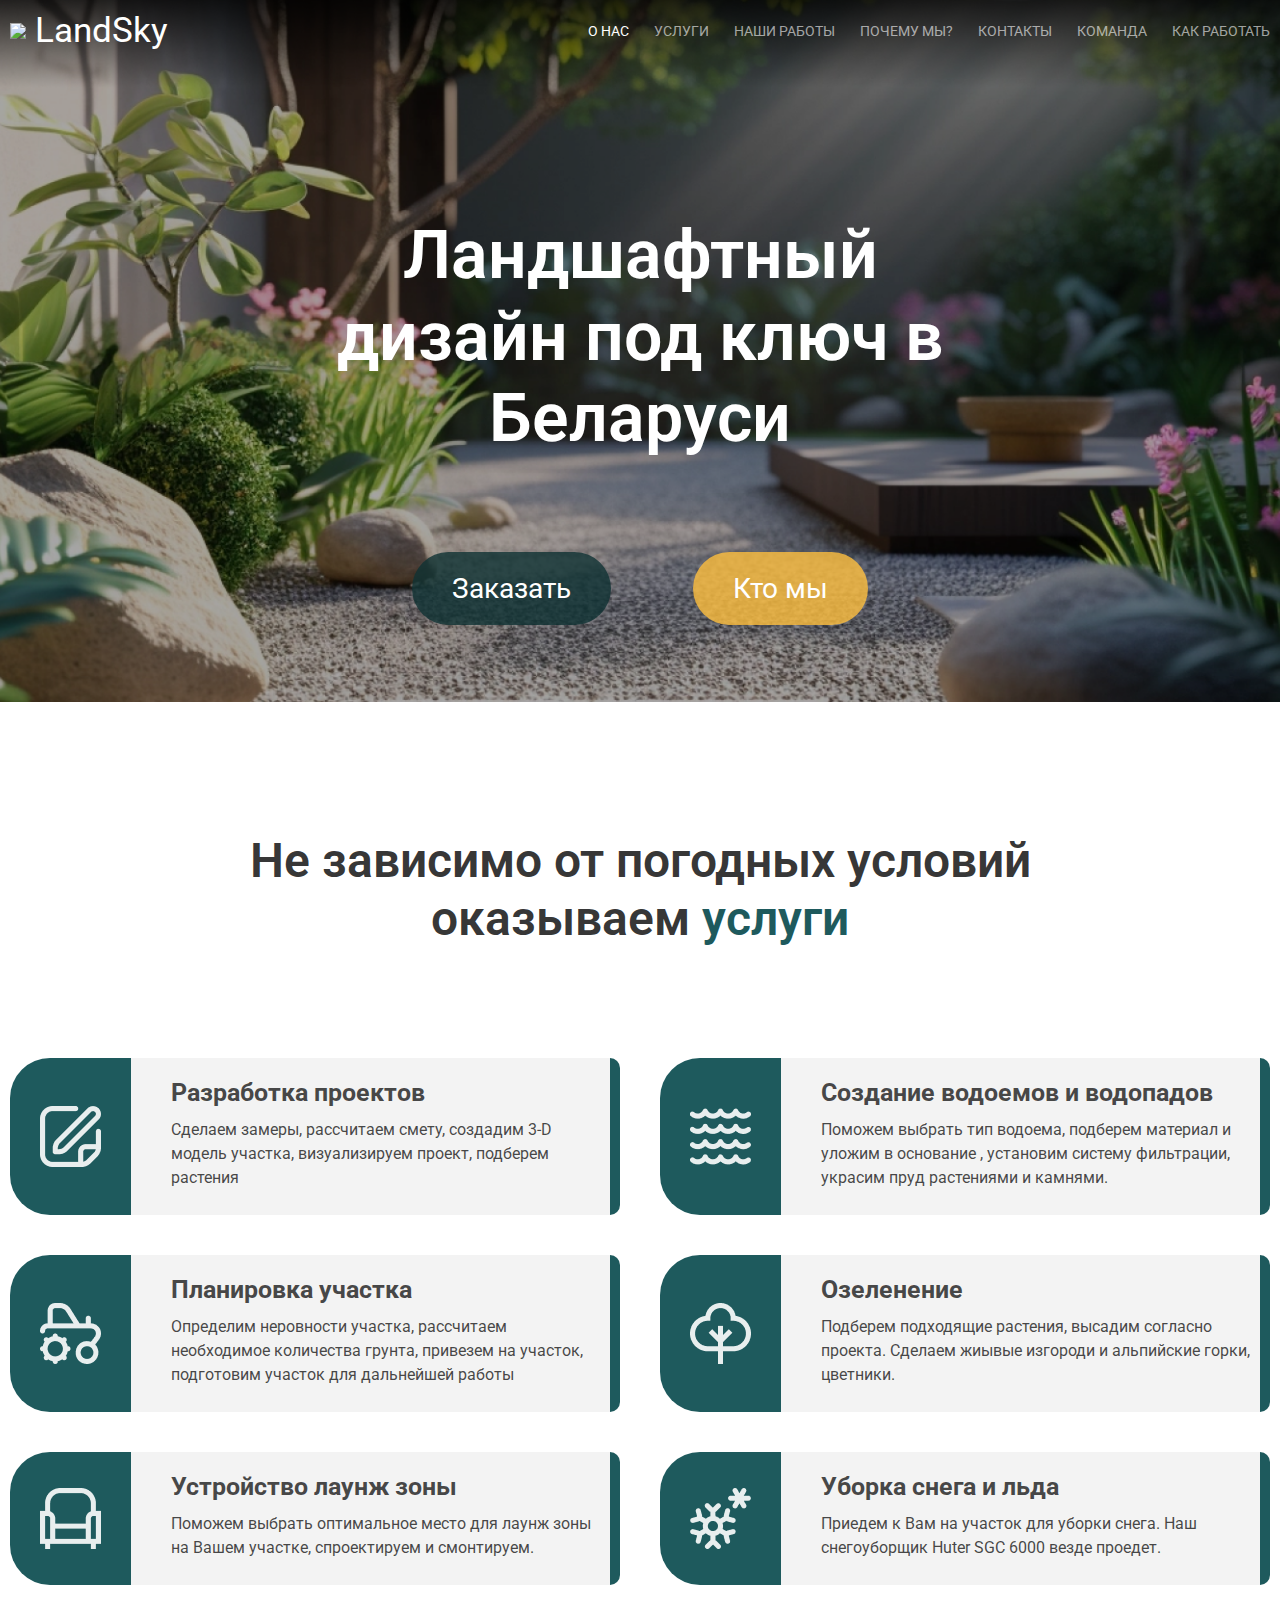
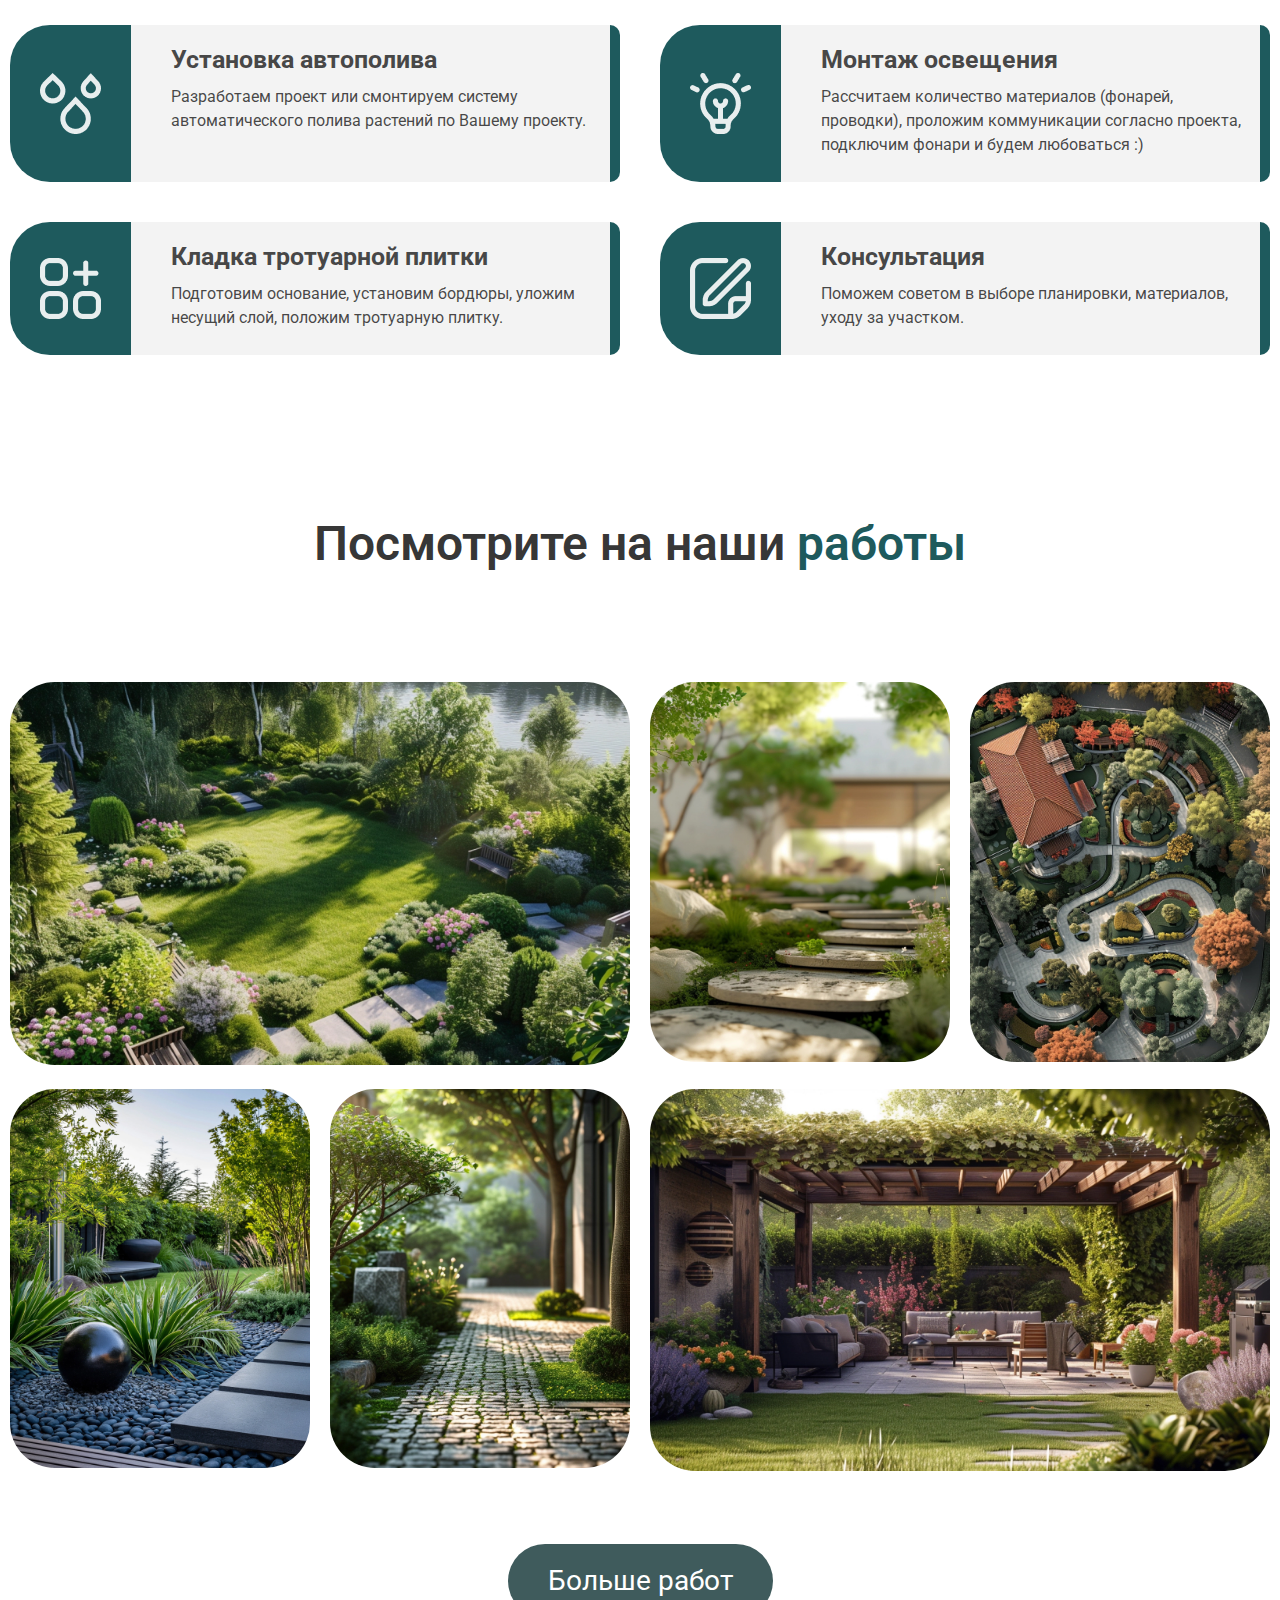
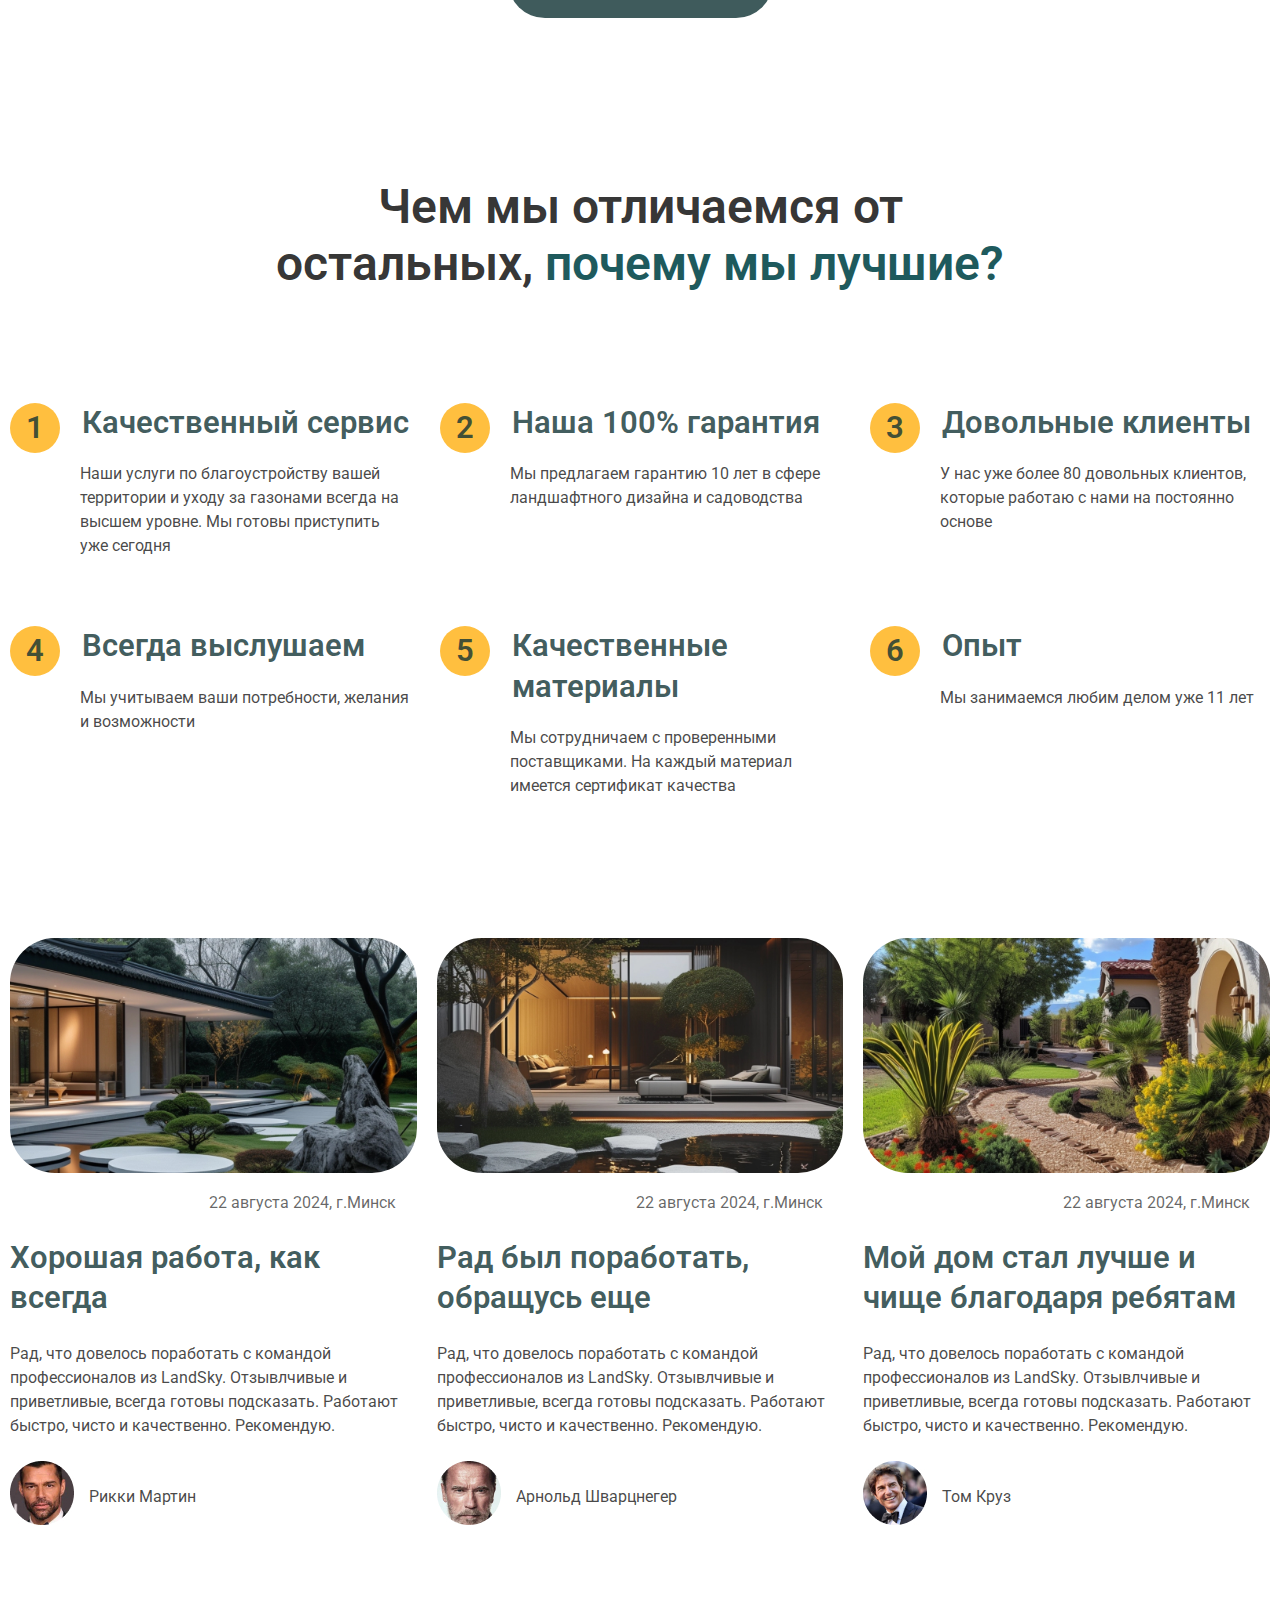
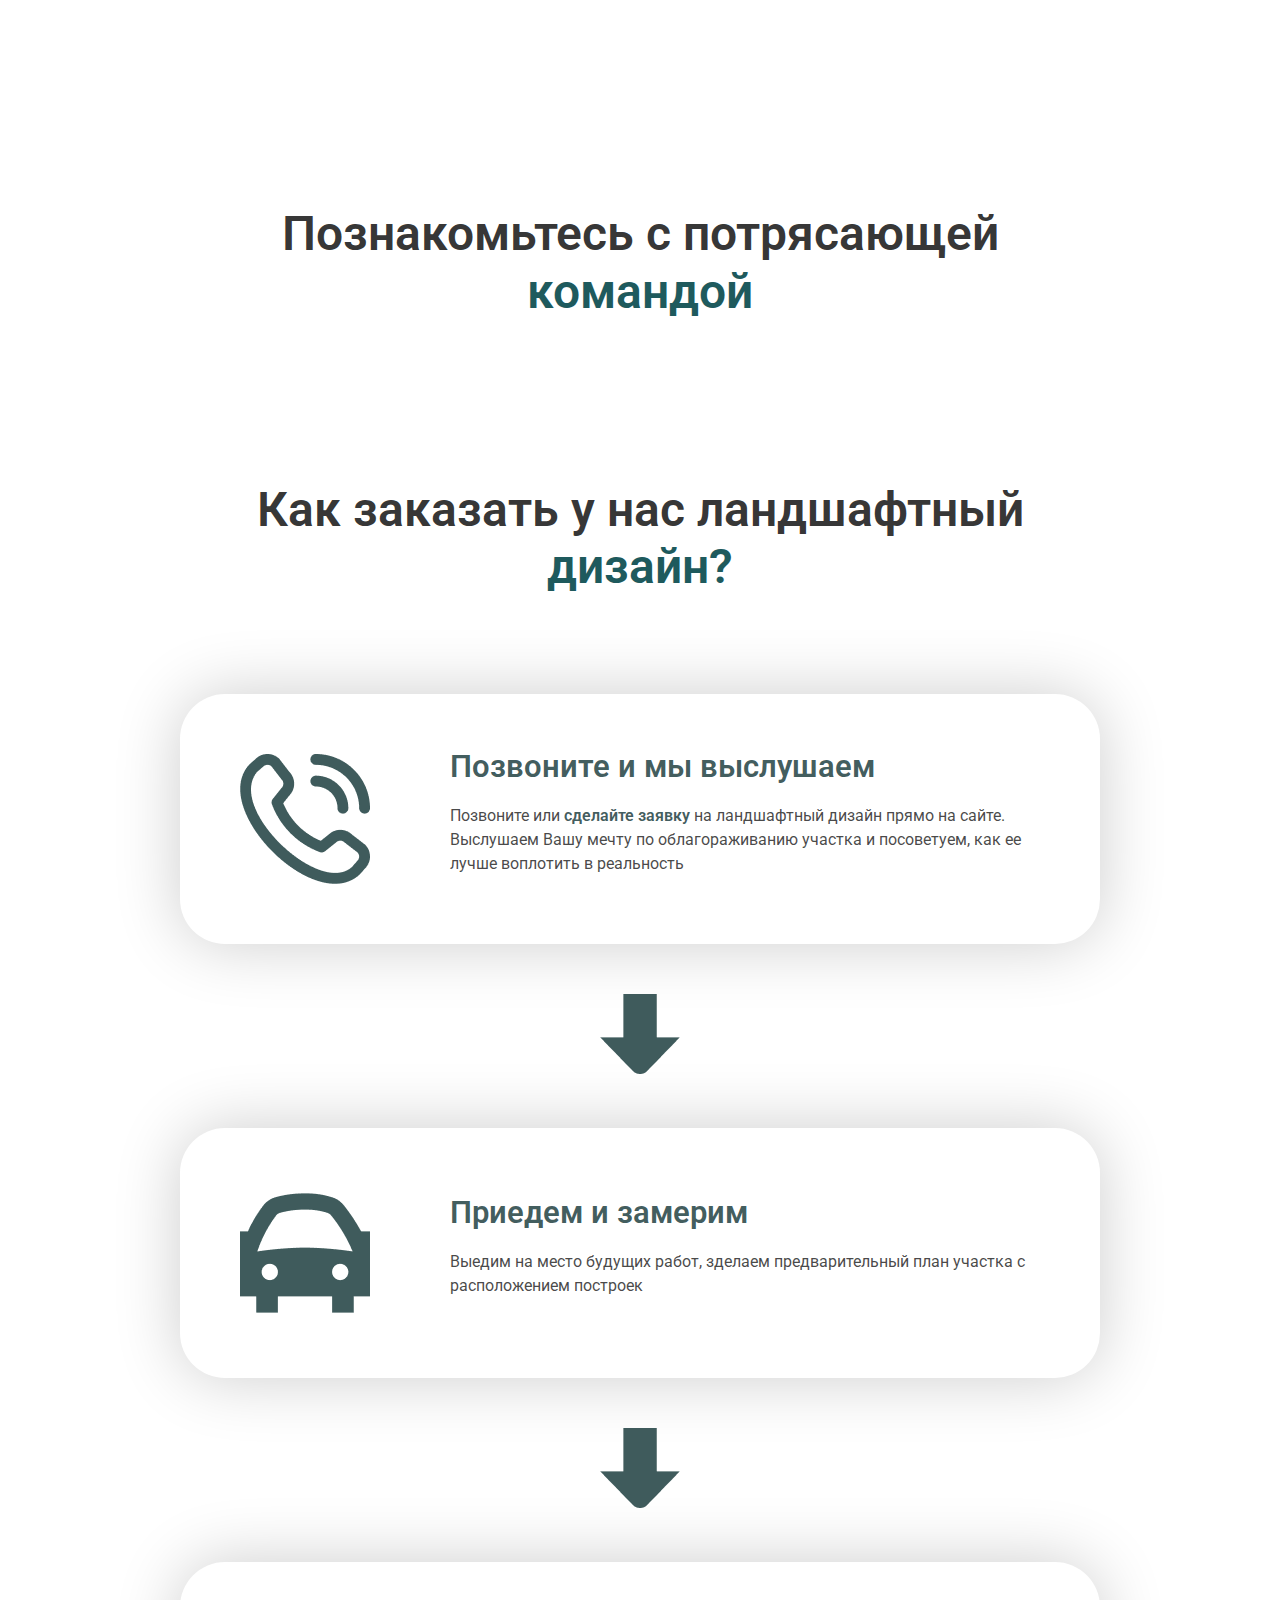
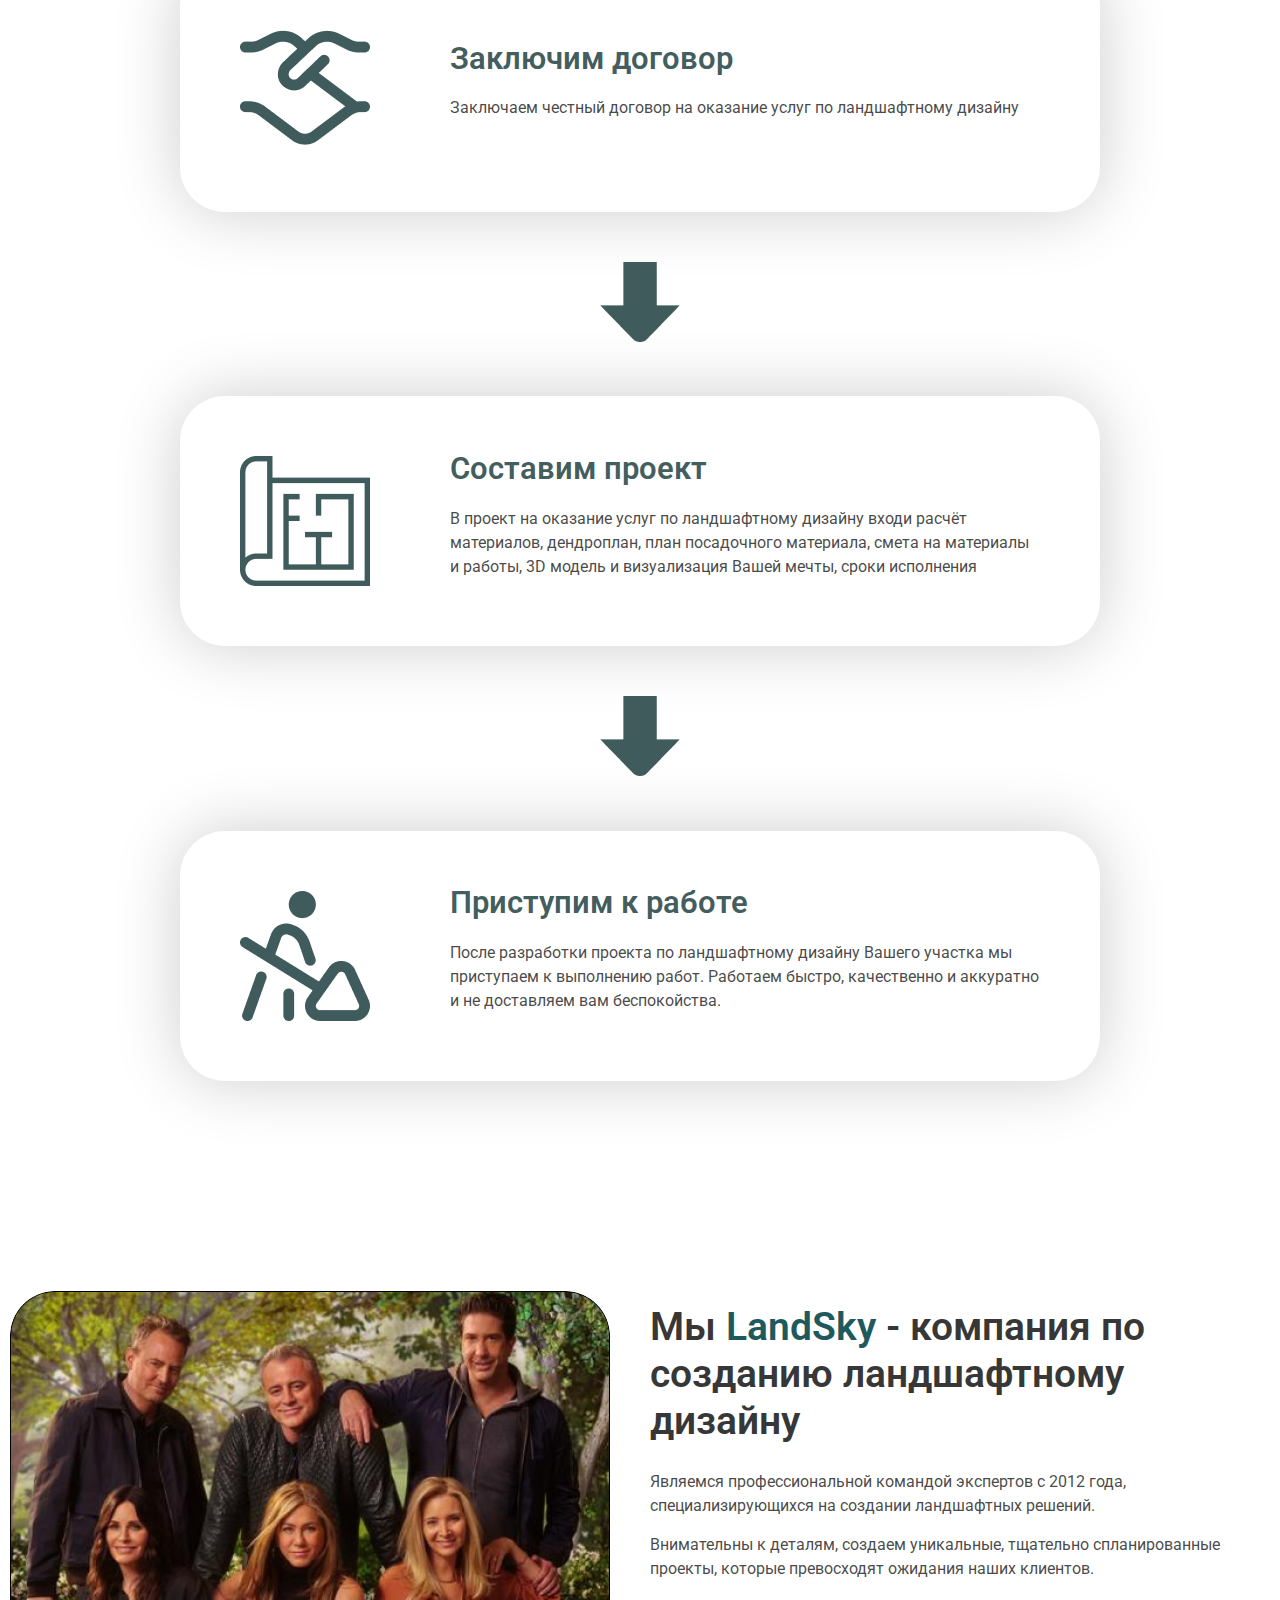
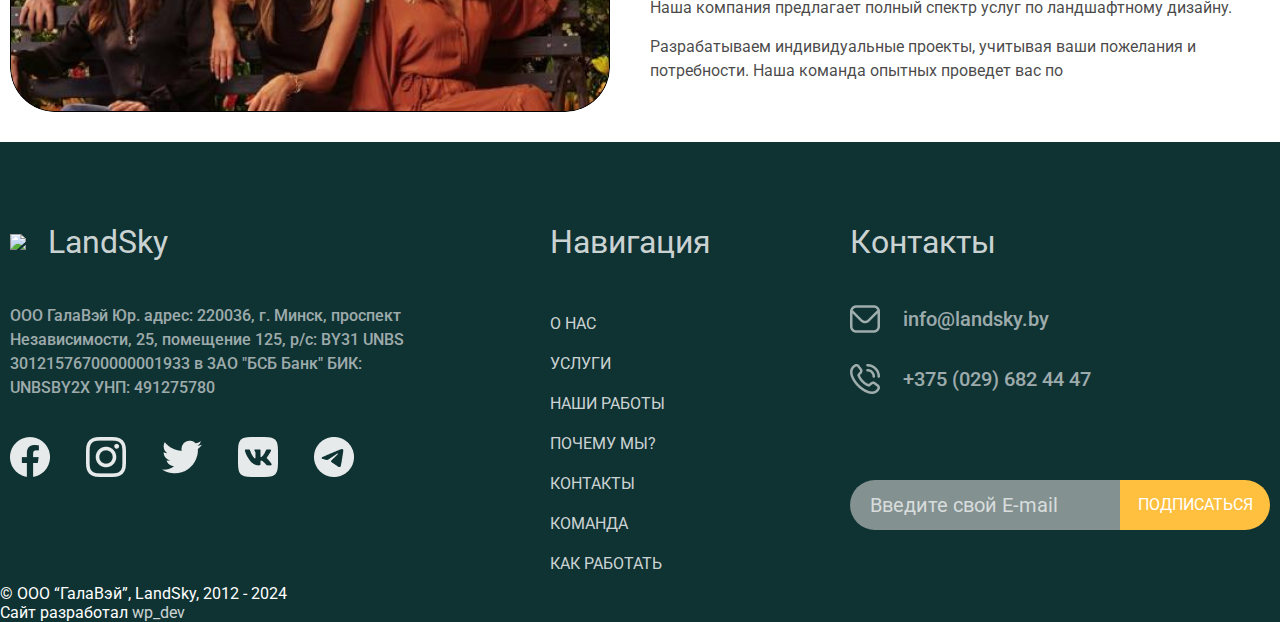
==== commit 3bec9d99: "end day" ====
--- a/index.html
+++ b/index.html
@@ -374,7 +374,123 @@
 </section>
 <!-- Конец Секция КОМАНДА -->
 
-
-
+<!-- НАчало Секция Как заказать -->
+<section class="haw_order">
+    <div class="wrap_section">
+        <h2>Как заказать у нас ландшафтный <span>дизайн?</span></h2>
+        <!-- Начало блока -->
+        <div class="block">
+            <img src="images/order_1.png" alt="">
+            <div class="content">
+                <h4>Позвоните и мы выслушаем</h4>
+                <p>Позвоните или <a href="#">сделайте заявку</a> на ландшафтный дизайн прямо на сайте. Выслушаем Вашу мечту по облагораживанию участка и посоветуем, как ее лучше воплотить в реальность</p>
+            </div>
+        </div>
+        <img src="images/arrow_down.png" alt="">
+        <!-- КОНЕЦ блока -->
+        <!-- Начало блока -->
+        <div class="block">
+            <img src="images/order_2.png" alt="">
+            <div class="content">
+                <h4>Приедем и замерим</h4>
+                <p>Выедим на место будущих работ, зделаем предварительный план участка с расположением построек</p>
+            </div>
+        </div>
+        <img src="images/arrow_down.png" alt="">
+        <!-- КОНЕЦ блока -->
+        <!-- Начало блока -->
+        <div class="block">
+            <img src="images/order_3.png" alt="">
+            <div class="content">
+                <h4>Заключим договор</h4>
+                <p>Заключаем честный договор на оказание услуг по ландшафтному дизайну</p>
+            </div>
+        </div>
+        <img src="images/arrow_down.png" alt="">
+        <!-- КОНЕЦ блока -->
+        <!-- Начало блока -->
+        <div class="block">
+            <img src="images/order_4.png" alt="">
+            <div class="content">
+                <h4>Составим проект</h4>
+                <p>В проект на оказание услуг по ландшафтному дизайну входи расчёт материалов, дендроплан, план посадочного материала, смета на материалы и работы, 3D модель и визуализация Вашей мечты, сроки исполнения</p>
+            </div>
+        </div>
+        <img src="images/arrow_down.png" alt="">
+        <!-- КОНЕЦ блока -->
+        <!-- Начало блока -->
+        <div class="block">
+            <img src="images/order_5.png" alt="">
+            <div class="content">
+                <h4>Приступим  к работе</h4>
+                <p>После разработки проекта по ландшафтному дизайну Вашего участка мы приступаем к выполнению работ. Работаем быстро, качественно и аккуратно и не доставляем вам беспокойства.</p>
+            </div>
+        </div>
+        <!-- КОНЕЦ блока -->
+    </div>
+</section>
+<!-- КОНЕЦ Секция Как заказать -->
+
+<!-- НАЧАЛО Секция О нас -->
+<section class="about_as">
+    <div class="wrap_section">
+        <img src="images/about_as.png" alt="">
+        <div class="content">
+            <h2>Мы <span>LandSky</span> - компания по созданию ландшафтному дизайну</h2>
+            <p>Являемся профессиональной командой экспертов с 2012 года, специализирующихся на создании ландшафтных решений.</p>
+            <p>Внимательны к деталям, создаем уникальные, тщательно спланированные проекты, которые превосходят ожидания наших клиентов.</p>
+            <p>Наша компания предлагает полный спектр услуг по ландшафтному дизайну. </p>
+            <p>Разрабатываем индивидуальные проекты, учитывая ваши пожелания и потребности. Наша команда опытных проведет вас по </p>
+        </div>
+    </div>
+</section>
+<!-- КОНЕЦ Секция О нас -->
+
+<!-- ФУТЕР -->
+<footer>
+    <div class="wrap_footer">
+        <div class="left">
+            <div class="block_logo"><a href="#"><img src="images/logo.png" >LandSky</a></div>
+            <p class="info">OOO ГалаВэй
+                Юр. адрес: 220036, г. Минск, проспект Независимости, 25, помещение 125,
+                p/c: BY31 UNBS 30121576700000001933 в 3AO "БСБ Банк" БИК: UNBSBY2X
+                УНП: 491275780
+            </p>
+            <ul class="social">
+                <li><a href="#"><img src="images/facebook.png" alt=""></a></li>
+                <li><a href="#"><img src="images/instagram.png" alt=""></a></li>
+                <li><a href="#"><img src="images/twitter.png" alt=""></a></li>
+                <li><a href="#"><img src="images/vk.png" alt=""></a></li>
+                <li><a href="#"><img src="images/telegram.png" alt=""></a></li>
+            </ul>
+        </div>
+        <div class="center">
+            <h5>Навигация</h5>
+            <nav>
+                <ul class="footer_menu">
+                    <li><a href="#">О нас</a></li>
+                    <li><a href="#">Услуги</a></li>
+                    <li><a href="#">Наши работы</a></li>
+                    <li><a href="#">Почему мы?</a></li>
+                    <li><a href="#">Контакты</a></li>
+                    <li><a href="#">Команда</a></li>
+                    <li><a href="#">Как Работать</a></li>
+                </ul>
+        </nav>
+        </div>
+        <div class="right">
+            <h5>Контакты</h5>
+            <div class="mail"><img src="images/mail_icon.png" alt="">info@landsky.by</div>
+            <div class="phone"><img src="images/phone_icon.png" alt="">+375 (029) 682 44 47</div>
+            <form action="#" name="newsletter">
+                <input type="text" name="email" class="email" required="required" placeholder="Введите свой E-mail">
+                <input name="submit" type="submit" class="submit" value="подписаться">
+            </form>
+        </div>
+    </div>
+    <div class="copyright">© ООО “ГалаВэй”, LandSky, 2012 - 2024</div>
+    <div class="developer">Сайт разработал <a href="https://t.me/wp_devsite">wp_dev</a></div>
+
+</footer>
 </body>
 </html>--- a/css/styles.css
+++ b/css/styles.css
@@ -57,10 +57,16 @@
   font-weight: 600;
   color: rgba(15, 50, 51, 0.8); }
 
+h5 {
+  font-size: 32px;
+  color: rgba(255, 255, 255, 0.8);
+  font-weight: normal; }
+
 p {
   font-size: 16px;
   line-height: 1.5;
-  color: rgba(24, 24, 24, 0.8); }
+  color: rgba(24, 24, 24, 0.8);
+  margin-bottom: 15px; }
 
 .button_header {
   display: flex;
@@ -210,6 +216,9 @@
   .block_works img {
     max-width: 100%;
     border-radius: 45px; }
+
+.fancybox__content img {
+  border-radius: 45px; }
 
 .block_best {
   margin-top: 110px;
@@ -327,4 +336,135 @@
   max-width: 361px;
   border-radius: 45px; }
 
+.haw_order {
+  text-align: center; }
+  .haw_order h2 {
+    margin-bottom: 98px; }
+  .haw_order .block {
+    display: flex;
+    align-items: center;
+    max-width: 800px;
+    padding: 0 60px;
+    margin: 50px auto;
+    min-height: 250px;
+    border-radius: 45px;
+    box-shadow: 0 0 66px rgba(0, 0, 0, 0.2); }
+    .haw_order .block img {
+      max-width: 130px; }
+  .haw_order .content {
+    text-align: left;
+    padding-left: 10%;
+    margin-top: 20px;
+    margin-bottom: 20px; }
+    .haw_order .content a {
+      color: rgba(15, 50, 51, 0.8);
+      font-weight: 600;
+      text-decoration: none; }
+    .haw_order .content h4 {
+      margin-bottom: 17px; }
+
+.about_as .wrap_section {
+  display: flex;
+  flex-flow: row wrap;
+  justify-content: space-between;
+  align-items: center; }
+.about_as .content {
+  max-width: 800px;
+  flex: 2 2 400px; }
+.about_as h2 {
+  text-align: left;
+  font-size: 39px;
+  display: inline-block;
+  padding-bottom: 25px; }
+.about_as img {
+  width: 100%;
+  border-radius: 45px;
+  margin-right: 40px;
+  max-width: 600px;
+  flex: 1 1 200px; }
+
+footer {
+  background-color: #0f3233;
+  padding-top: 81px;
+  color: white; }
+  footer a {
+    color: rgba(255, 255, 255, 0.8);
+    text-decoration: none; }
+  footer ul {
+    list-style: none; }
+  footer .wrap_footer {
+    display: flex;
+    justify-content: space-between;
+    padding: 0 10px;
+    max-width: 1594px;
+    margin: 0 auto; }
+  footer .block_logo img {
+    max-width: 51px;
+    margin-right: 22px; }
+  footer .block_logo a {
+    display: flex;
+    align-items: center;
+    font-size: 32px;
+    text-decoration: none; }
+  footer .info {
+    color: rgba(255, 255, 255, 0.6);
+    font-weight: 500;
+    max-width: 400px;
+    line-height: 1.5;
+    margin-top: 43px; }
+  footer .social {
+    display: flex;
+    justify-content: space-between;
+    margin-top: 37px;
+    padding-left: 0;
+    max-width: 344px; }
+  footer .footer_menu {
+    margin-top: 43px;
+    padding: 0;
+    font-size: 16px;
+    text-transform: uppercase;
+    line-height: 2.5; }
+    footer .footer_menu a:hover {
+      color: white; }
+  footer .mail {
+    margin-top: 43px; }
+  footer .phone {
+    margin-top: 30px; }
+  footer .mail, footer .phone {
+    display: flex;
+    align-items: center;
+    font-size: 20px;
+    font-weight: 500;
+    color: rgba(255, 255, 255, 0.6); }
+    footer .mail img, footer .phone img {
+      margin-right: 23px; }
+  footer form {
+    margin-top: 86px;
+    display: flex;
+    align-items: center; }
+    footer form .email {
+      height: 50px;
+      width: 250px;
+      border: none;
+      padding: 0;
+      padding-left: 20px;
+      margin: 0;
+      font-size: 20px;
+      background-color: rgba(208, 208, 208, 0.6);
+      border-radius: 45px 0 0 45px; }
+      footer form .email::placeholder {
+        color: rgba(255, 255, 255, 0.7); }
+    footer form .submit {
+      border: none;
+      padding: 0;
+      margin: 0;
+      height: 50px;
+      width: 150px;
+      background-color: #ffbf3f;
+      color: white;
+      text-transform: uppercase;
+      font-size: 16px;
+      border-radius: 0 45px 45px 0;
+      cursor: pointer; }
+
 /*# sourceMappingURL=styles.css.map */
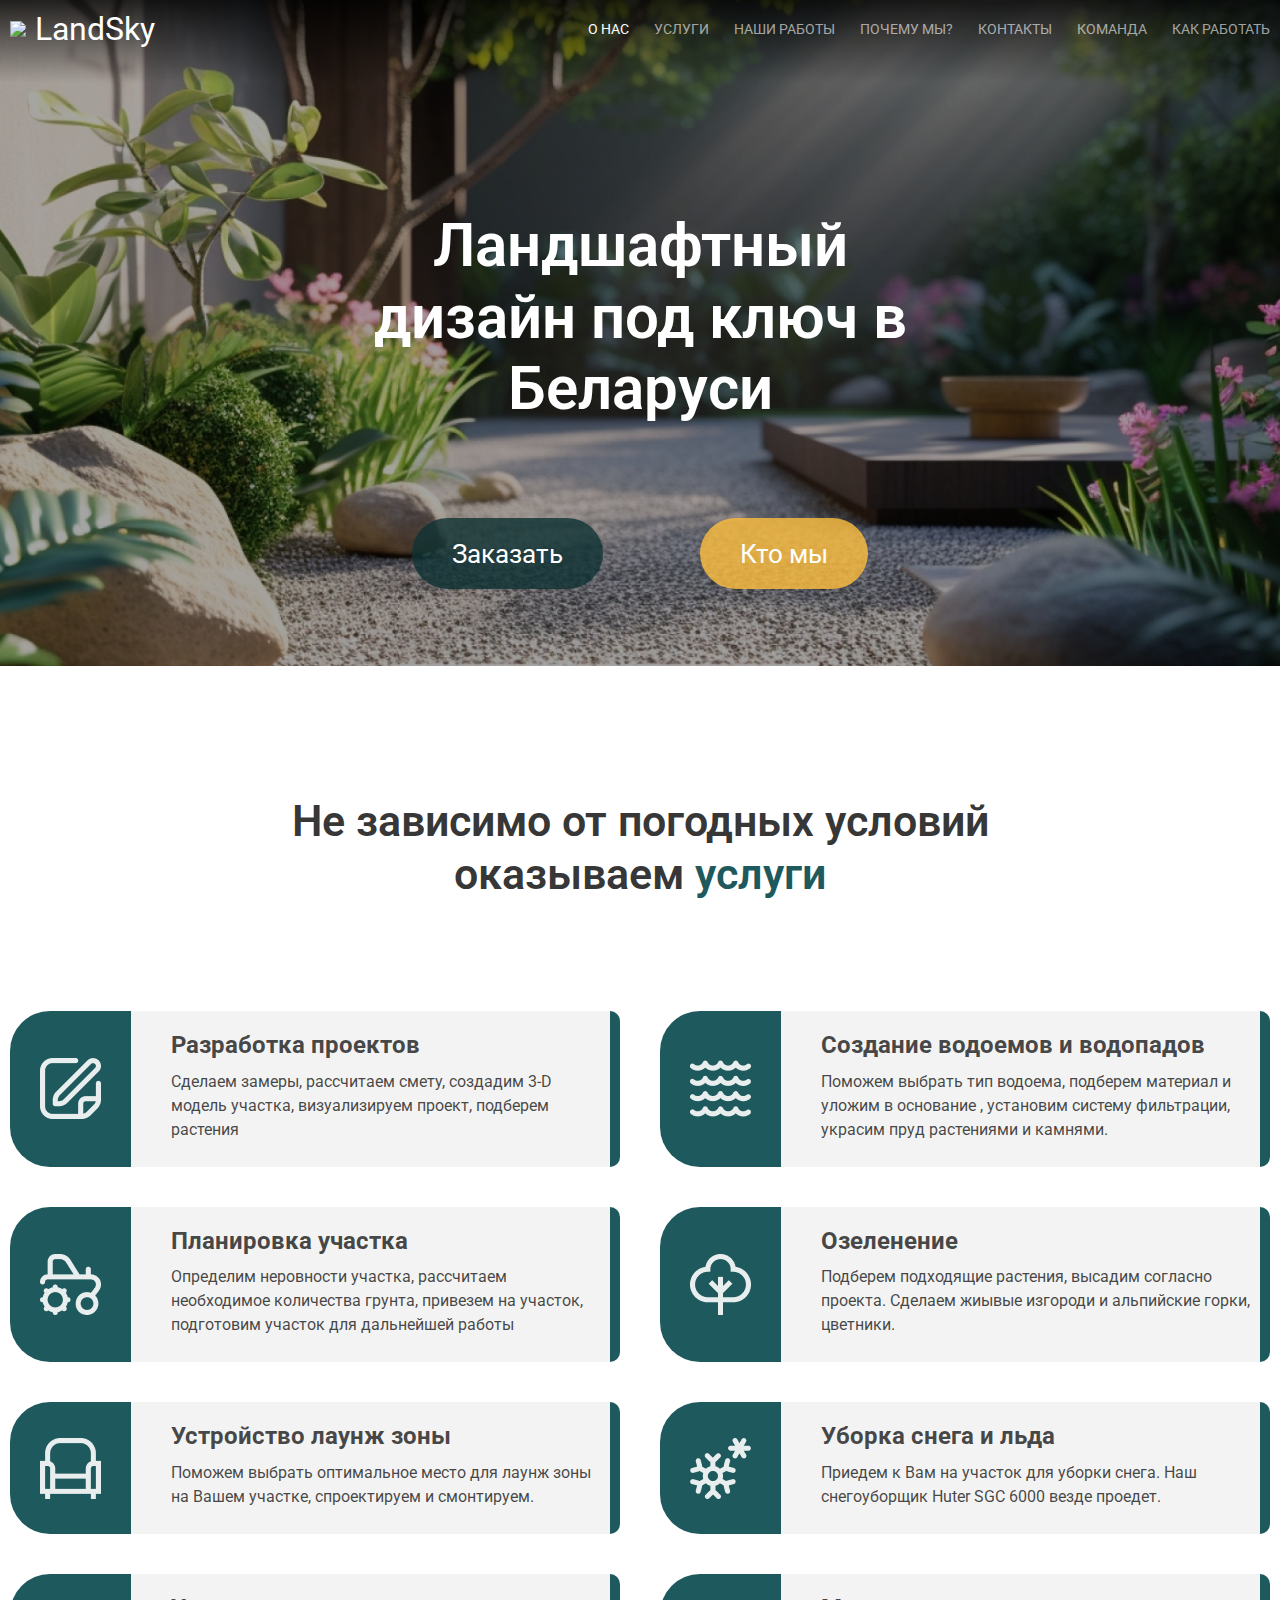
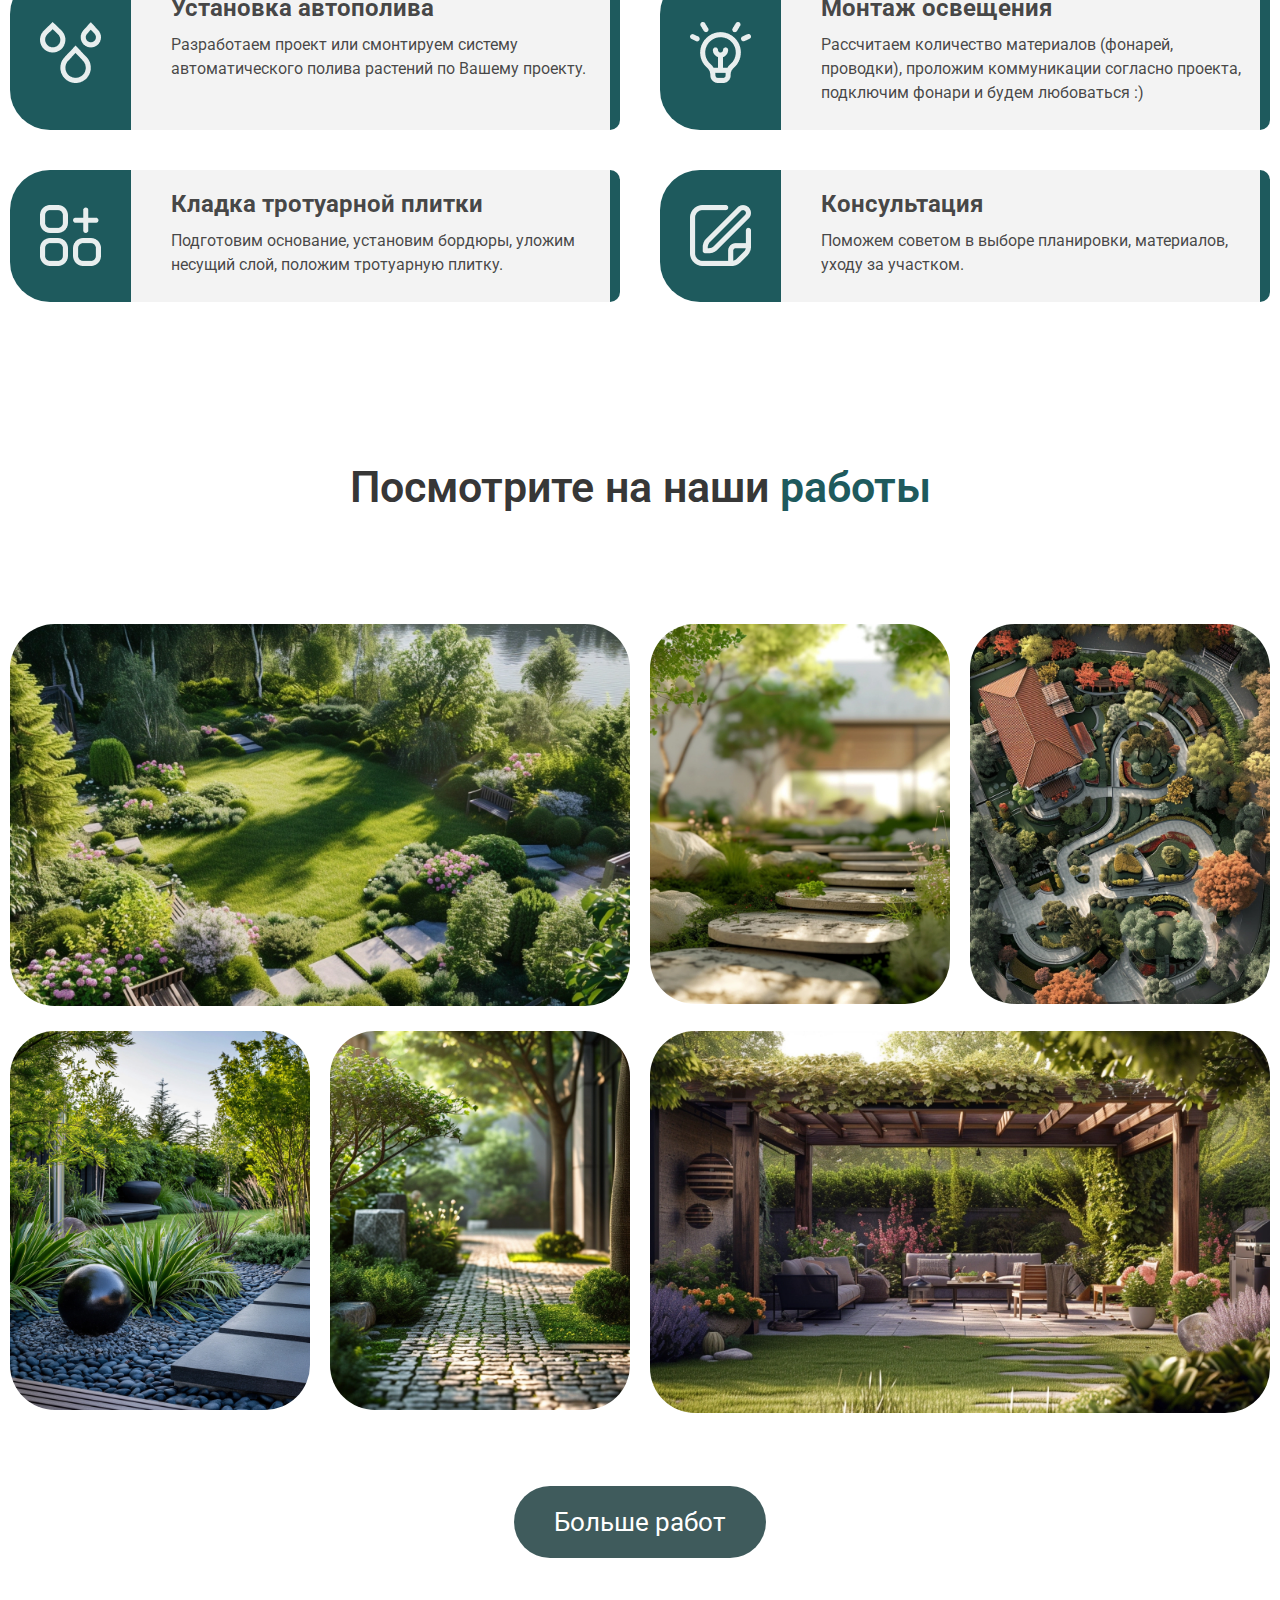
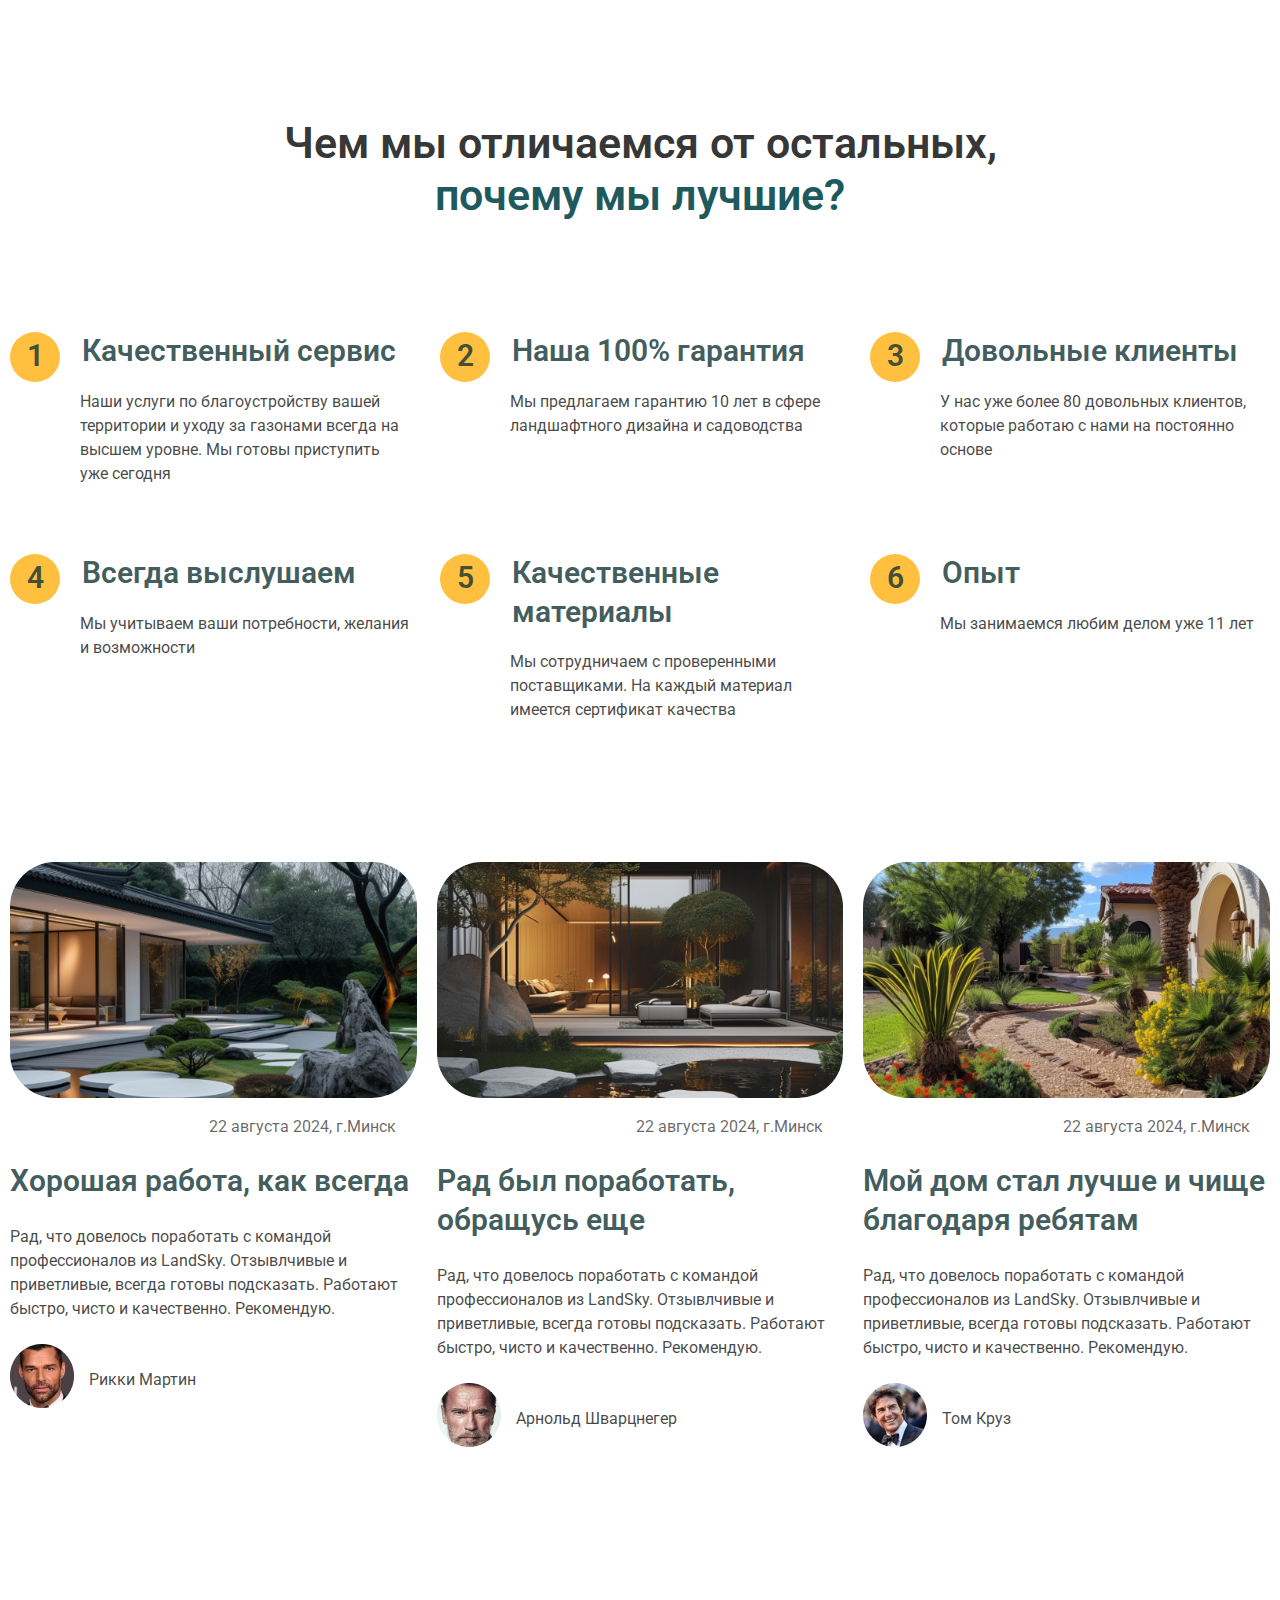
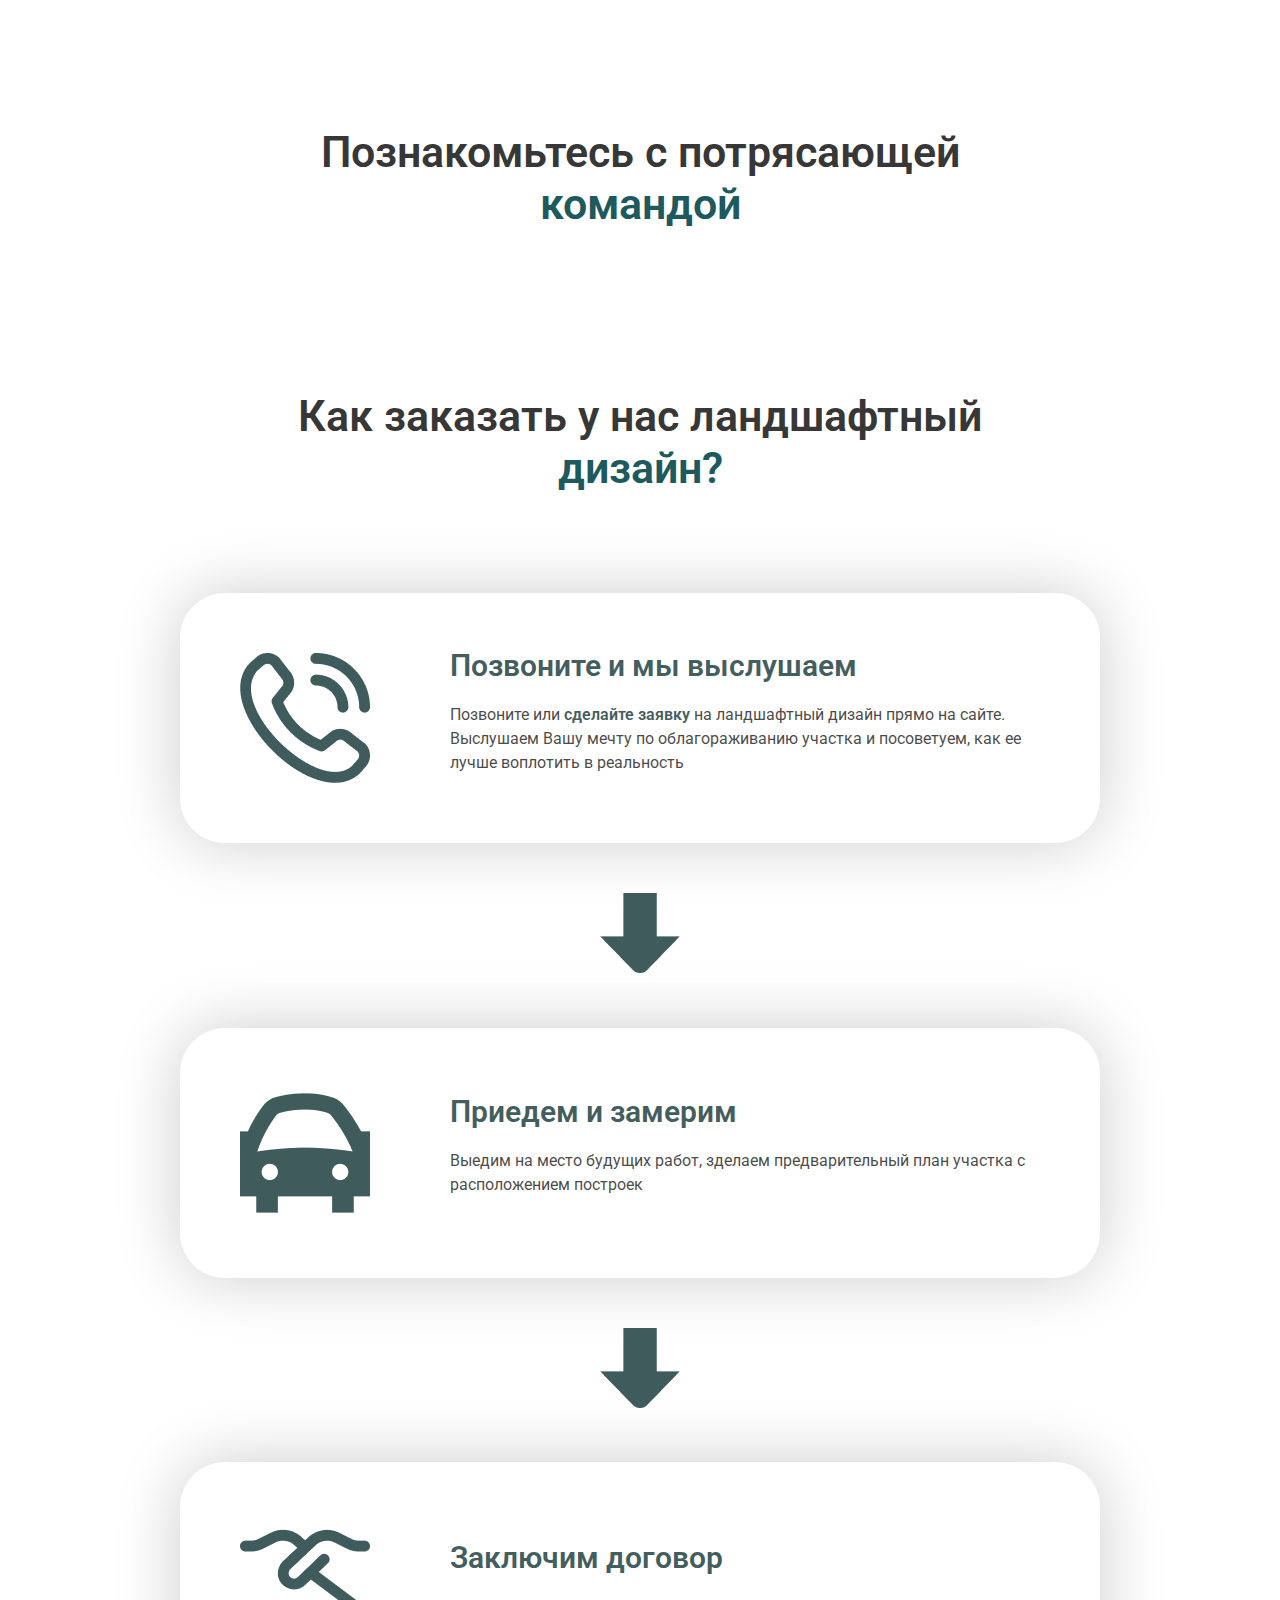
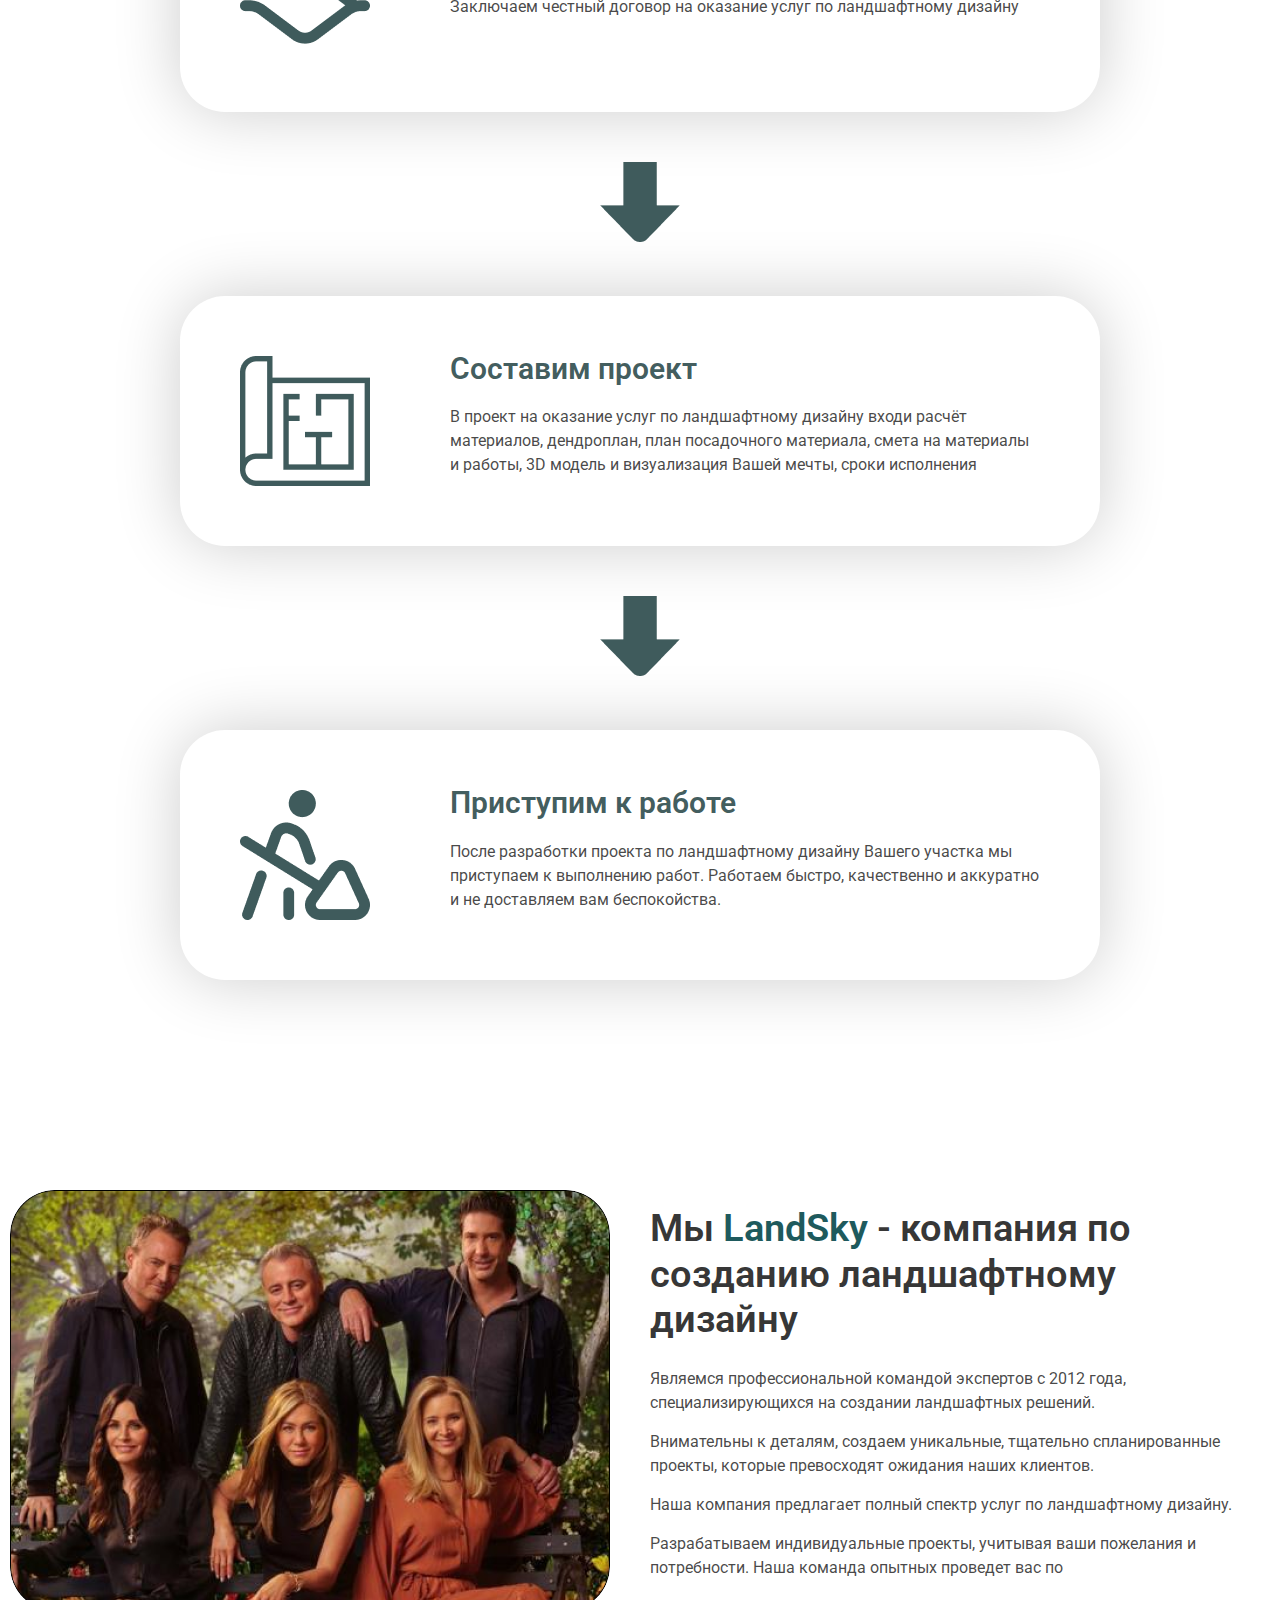
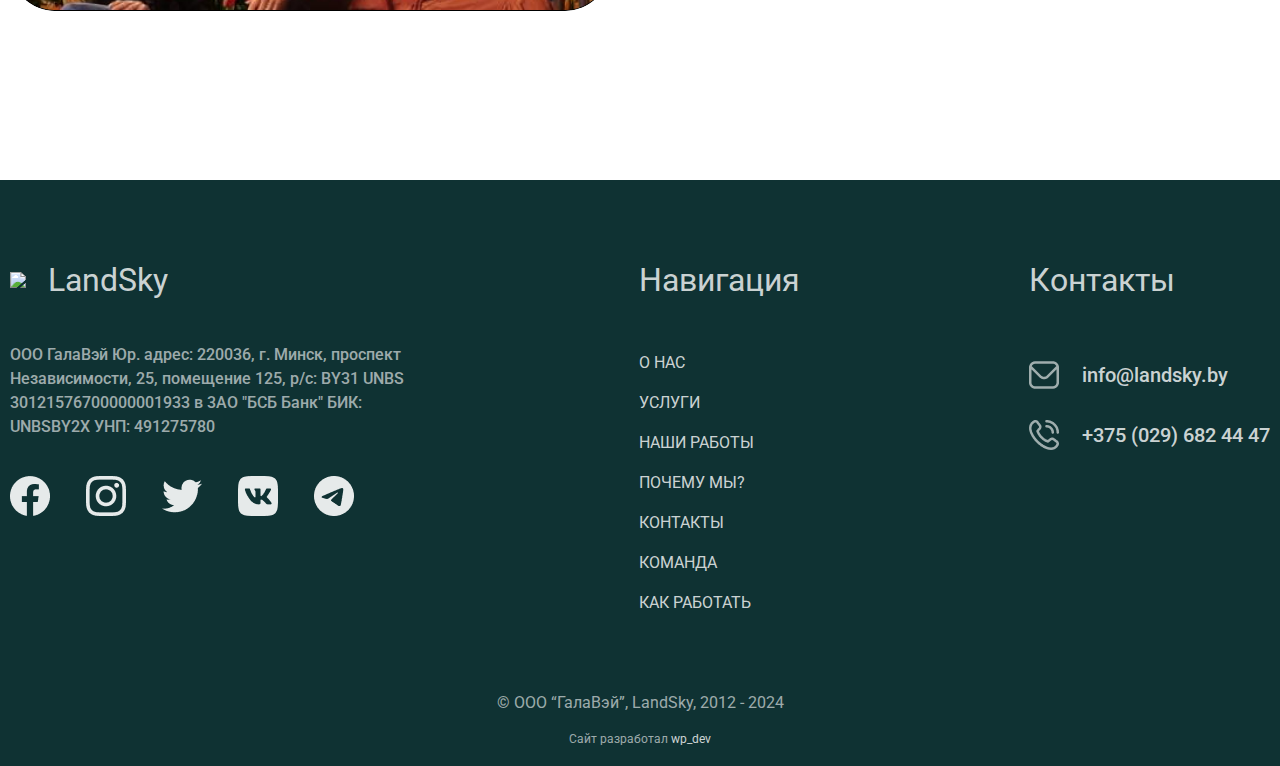
==== commit 56f1b00a: "End day" ====
--- a/index.html
+++ b/index.html
@@ -480,12 +480,12 @@
         </div>
         <div class="right">
             <h5>Контакты</h5>
-            <div class="mail"><img src="images/mail_icon.png" alt="">info@landsky.by</div>
-            <div class="phone"><img src="images/phone_icon.png" alt="">+375 (029) 682 44 47</div>
-            <form action="#" name="newsletter">
+            <div class="mail"><img src="images/mail_icon.png" alt=""><a href="mailto:info@landsky.by">info@landsky.by</a></div>
+            <div class="phone"><img src="images/phone_icon.png" alt=""><a href="tel:+3750296824447">+375 (029) 682 44 47</a></div>
+            <!-- <form action="#" name="newsletter">
                 <input type="text" name="email" class="email" required="required" placeholder="Введите свой E-mail">
                 <input name="submit" type="submit" class="submit" value="подписаться">
-            </form>
+            </form> -->
         </div>
     </div>
     <div class="copyright">© ООО “ГалаВэй”, LandSky, 2012 - 2024</div>
--- a/css/styles.css
+++ b/css/styles.css
@@ -39,23 +39,46 @@
 h1 {
   font-size: 68px;
   font-weight: 600; }
+  @media (max-width: 767px) {
+    h1 {
+      font-size: calc(25px + 73.1 * ((100vw - 320px) / 1594)); } }
+  @media (min-width: 767px) {
+    h1 {
+      font-size: calc(25px + 43 * (100vw / 1594)); } }
 
 h2 {
   font-size: 48px;
   font-weight: 600;
   color: rgba(0, 0, 0, 0.8); }
+  @media (max-width: 767px) {
+    h2 {
+      font-size: calc(25px + 39.1 * ((100vw - 320px) / 1594)); } }
+  @media (min-width: 767px) {
+    h2 {
+      font-size: calc(25px + 23 * (100vw / 1594)); } }
   h2 span {
     color: #1e5a5d; }
 
 h3 {
-  font-size: 25px;
   color: rgba(24, 24, 24, 0.8); }
+  @media (max-width: 767px) {
+    h3 {
+      font-size: calc(20px + 8.5 * ((100vw - 320px) / 1594)); } }
+  @media (min-width: 767px) {
+    h3 {
+      font-size: calc(20px + 5 * (100vw / 1594)); } }
 
 h4 {
   font-size: 31px;
   line-height: 1.3;
   font-weight: 600;
   color: rgba(15, 50, 51, 0.8); }
+  @media (max-width: 767px) {
+    h4 {
+      font-size: calc(25px + 10.2 * ((100vw - 320px) / 1594)); } }
+  @media (min-width: 767px) {
+    h4 {
+      font-size: calc(25px + 6 * (100vw / 1594)); } }
 
 h5 {
   font-size: 32px;
@@ -76,6 +99,12 @@
 
 .button {
   font-size: 28px; }
+  @media (max-width: 767px) {
+    .button {
+      font-size: calc(20px + 13.6 * ((100vw - 320px) / 1594)); } }
+  @media (min-width: 767px) {
+    .button {
+      font-size: calc(20px + 8 * (100vw / 1594)); } }
   .button a {
     text-decoration: none;
     color: white;
@@ -98,6 +127,12 @@
   padding: 20px 40px;
   border-radius: 60px;
   background-color: rgba(15, 50, 51, 0.8); }
+  @media (max-width: 767px) {
+    .but_more {
+      font-size: calc(20px + 13.6 * ((100vw - 320px) / 1594)); } }
+  @media (min-width: 767px) {
+    .but_more {
+      font-size: calc(20px + 8 * (100vw / 1594)); } }
   .but_more:hover {
     background-color: #0f3233; }
 
@@ -117,8 +152,21 @@
     font-size: 35px;
     text-decoration: none;
     color: white; }
+    @media (max-width: 767px) {
+      header .logo a {
+        font-size: calc(20px + 25.5 * ((100vw - 320px) / 1594)); } }
+    @media (min-width: 767px) {
+      header .logo a {
+        font-size: calc(20px + 15 * (100vw / 1594)); } }
     header .logo a img {
-      margin-right: 9px; }
+      margin-right: 9px;
+      max-width: 69px; }
+      @media (max-width: 767px) {
+        header .logo a img {
+          max-width: calc(30px + 66.3 * ((100vw - 320px) / 1594)); } }
+      @media (min-width: 767px) {
+        header .logo a img {
+          max-width: calc(30px + 39 * (100vw / 1594)); } }
   header h1 {
     display: block;
     width: 50%;
@@ -247,6 +295,12 @@
     color: rgba(15, 50, 51, 0.8);
     margin-right: 22px;
     float: left; }
+    @media (max-width: 767px) {
+      .block_best .num {
+        font-size: calc(25px + 10.2 * ((100vw - 320px) / 1594)); } }
+    @media (min-width: 767px) {
+      .block_best .num {
+        font-size: calc(25px + 6 * (100vw / 1594)); } }
 
 .block_reviews {
   display: flex;
@@ -312,6 +366,12 @@
       .partners .slide .content h3 {
         font-size: 48px;
         color: white; }
+        @media (max-width: 767px) {
+          .partners .slide .content h3 {
+            font-size: calc(25px + 39.1 * ((100vw - 320px) / 1594)); } }
+        @media (min-width: 767px) {
+          .partners .slide .content h3 {
+            font-size: calc(25px + 23 * (100vw / 1594)); } }
       .partners .slide .content p {
         color: rgba(255, 255, 255, 0.8);
         margin-top: 18px; }
@@ -363,25 +423,33 @@
     .haw_order .content h4 {
       margin-bottom: 17px; }
 
-.about_as .wrap_section {
-  display: flex;
-  flex-flow: row wrap;
-  justify-content: space-between;
-  align-items: center; }
-.about_as .content {
-  max-width: 800px;
-  flex: 2 2 400px; }
-.about_as h2 {
-  text-align: left;
-  font-size: 39px;
-  display: inline-block;
-  padding-bottom: 25px; }
-.about_as img {
-  width: 100%;
-  border-radius: 45px;
-  margin-right: 40px;
-  max-width: 600px;
-  flex: 1 1 200px; }
+.about_as {
+  margin-bottom: 139px; }
+  .about_as .wrap_section {
+    display: flex;
+    flex-flow: row wrap;
+    justify-content: space-between;
+    align-items: center; }
+  .about_as .content {
+    max-width: 800px;
+    flex: 2 2 400px; }
+  .about_as h2 {
+    text-align: left;
+    font-size: 39px;
+    display: inline-block;
+    padding-bottom: 25px; }
+    @media (max-width: 767px) {
+      .about_as h2 {
+        font-size: calc(32px + 11.9 * ((100vw - 320px) / 1594)); } }
+    @media (min-width: 767px) {
+      .about_as h2 {
+        font-size: calc(32px + 7 * (100vw / 1594)); } }
+  .about_as img {
+    width: 100%;
+    border-radius: 45px;
+    margin-right: 40px;
+    max-width: 600px;
+    flex: 1 1 200px; }
 
 footer {
   background-color: #0f3233;
@@ -395,6 +463,7 @@
   footer .wrap_footer {
     display: flex;
     justify-content: space-between;
+    flex-flow: row wrap;
     padding: 0 10px;
     max-width: 1594px;
     margin: 0 auto; }
@@ -427,7 +496,7 @@
     footer .footer_menu a:hover {
       color: white; }
   footer .mail {
-    margin-top: 43px; }
+    margin-top: 60px; }
   footer .phone {
     margin-top: 30px; }
   footer .mail, footer .phone {
@@ -466,5 +535,14 @@
       font-size: 16px;
       border-radius: 0 45px 45px 0;
       cursor: pointer; }
+  footer .copyright, footer .developer {
+    font-size: 16px;
+    color: rgba(255, 255, 255, 0.6);
+    text-align: center;
+    margin-top: 70px; }
+  footer .developer {
+    font-size: 12px;
+    margin-top: 20px;
+    padding-bottom: 20px; }
 
 /*# sourceMappingURL=styles.css.map */
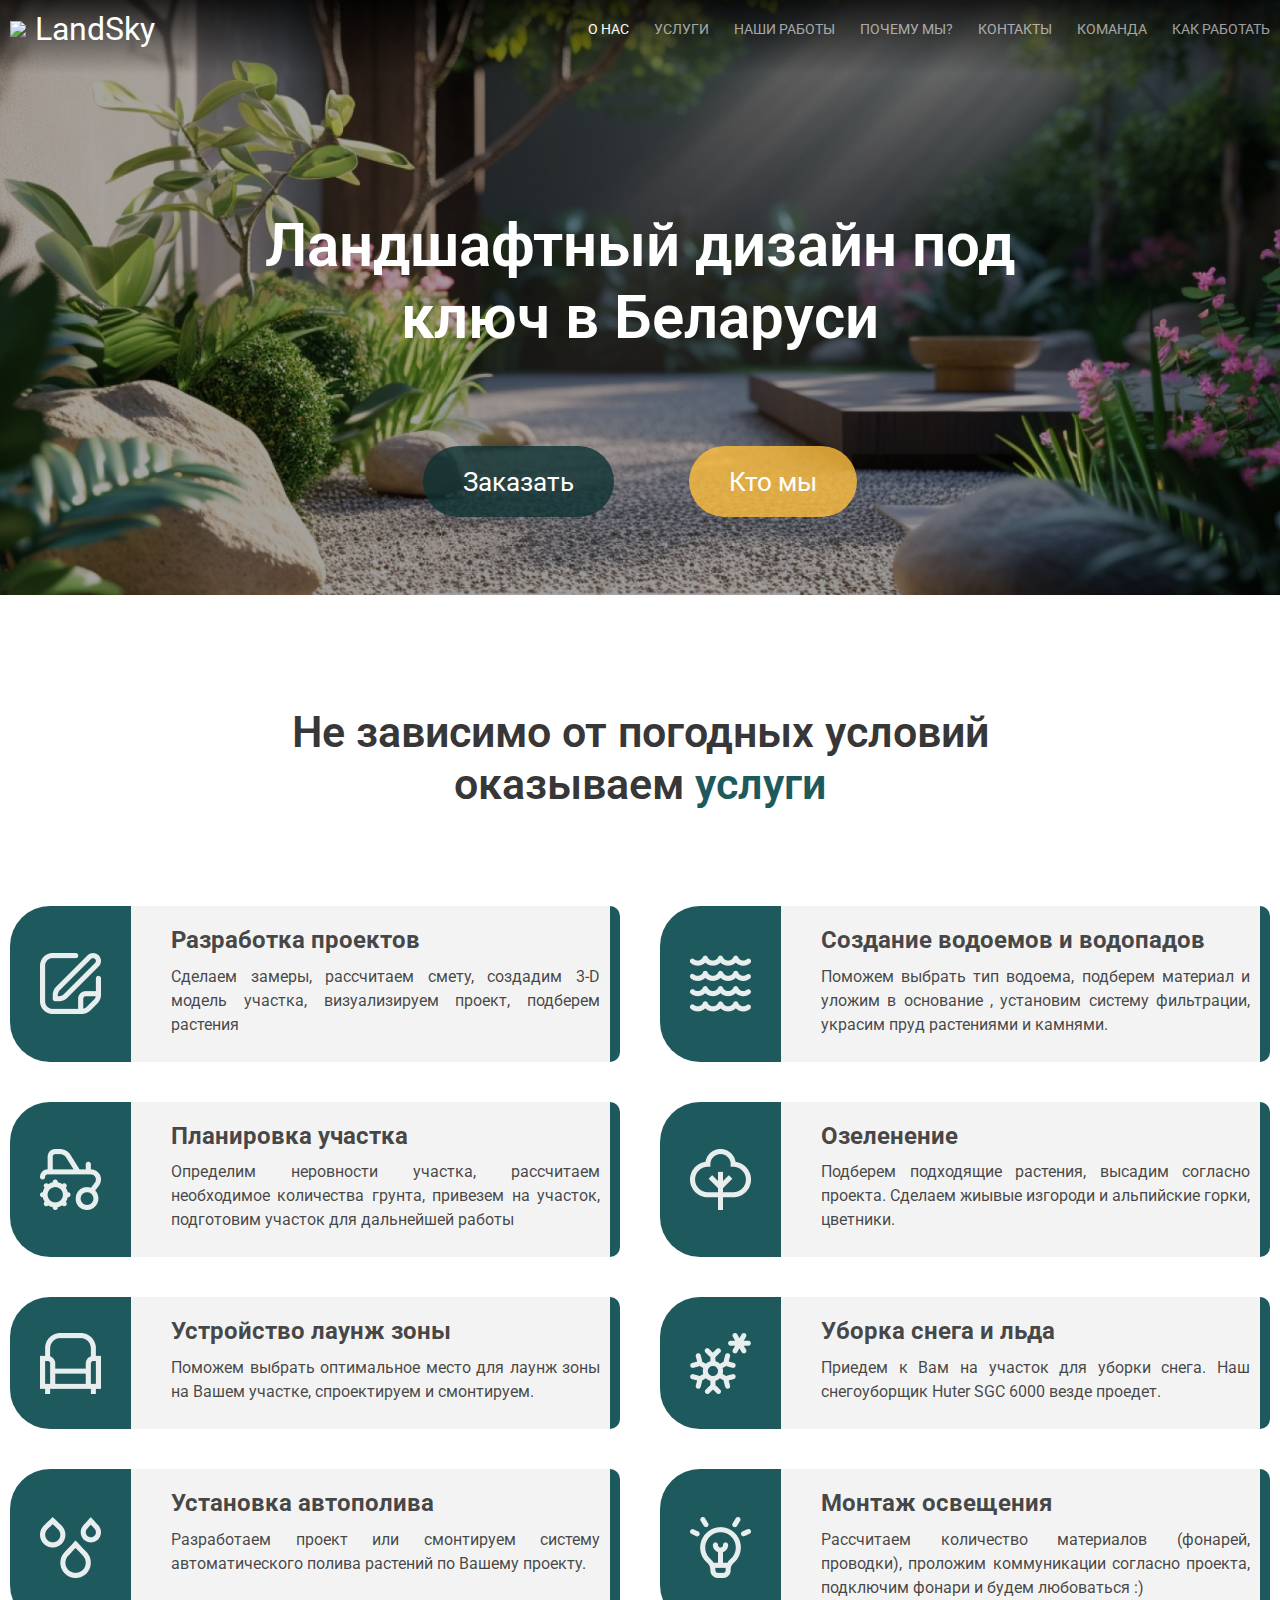
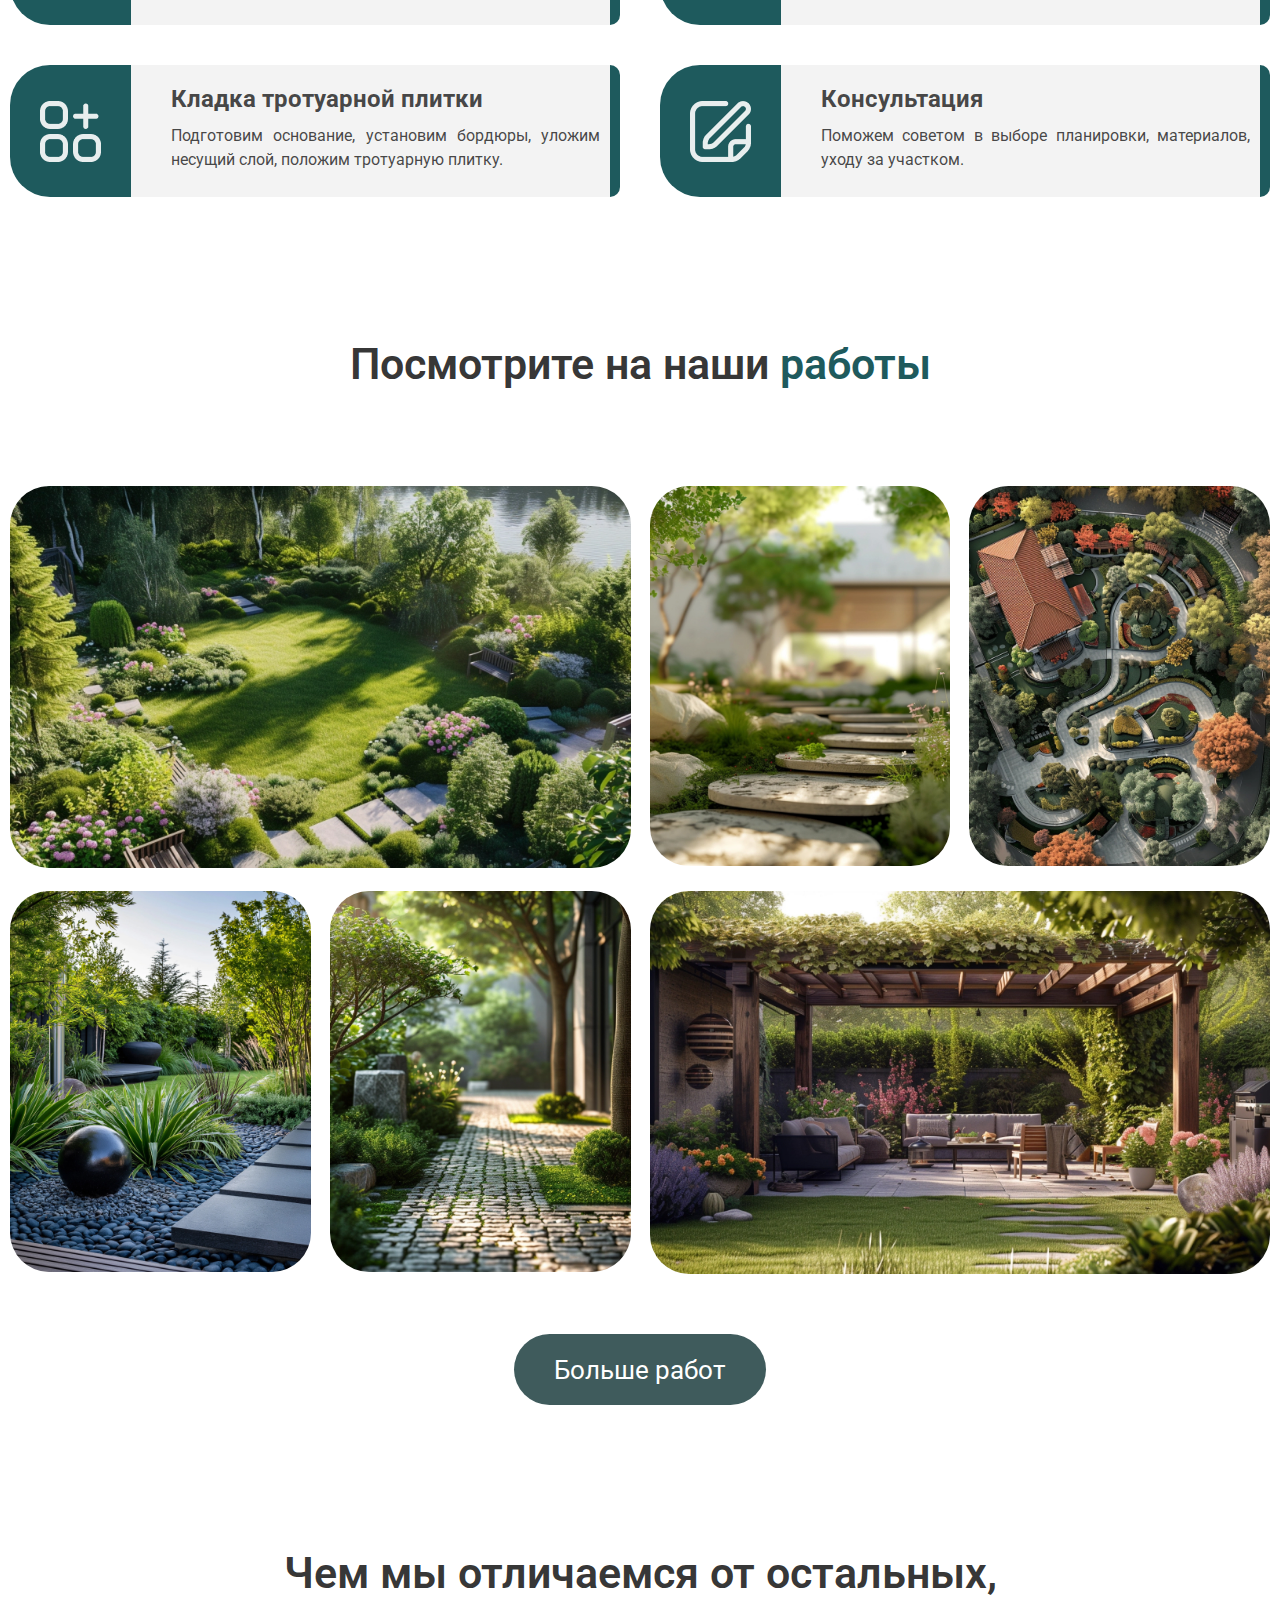
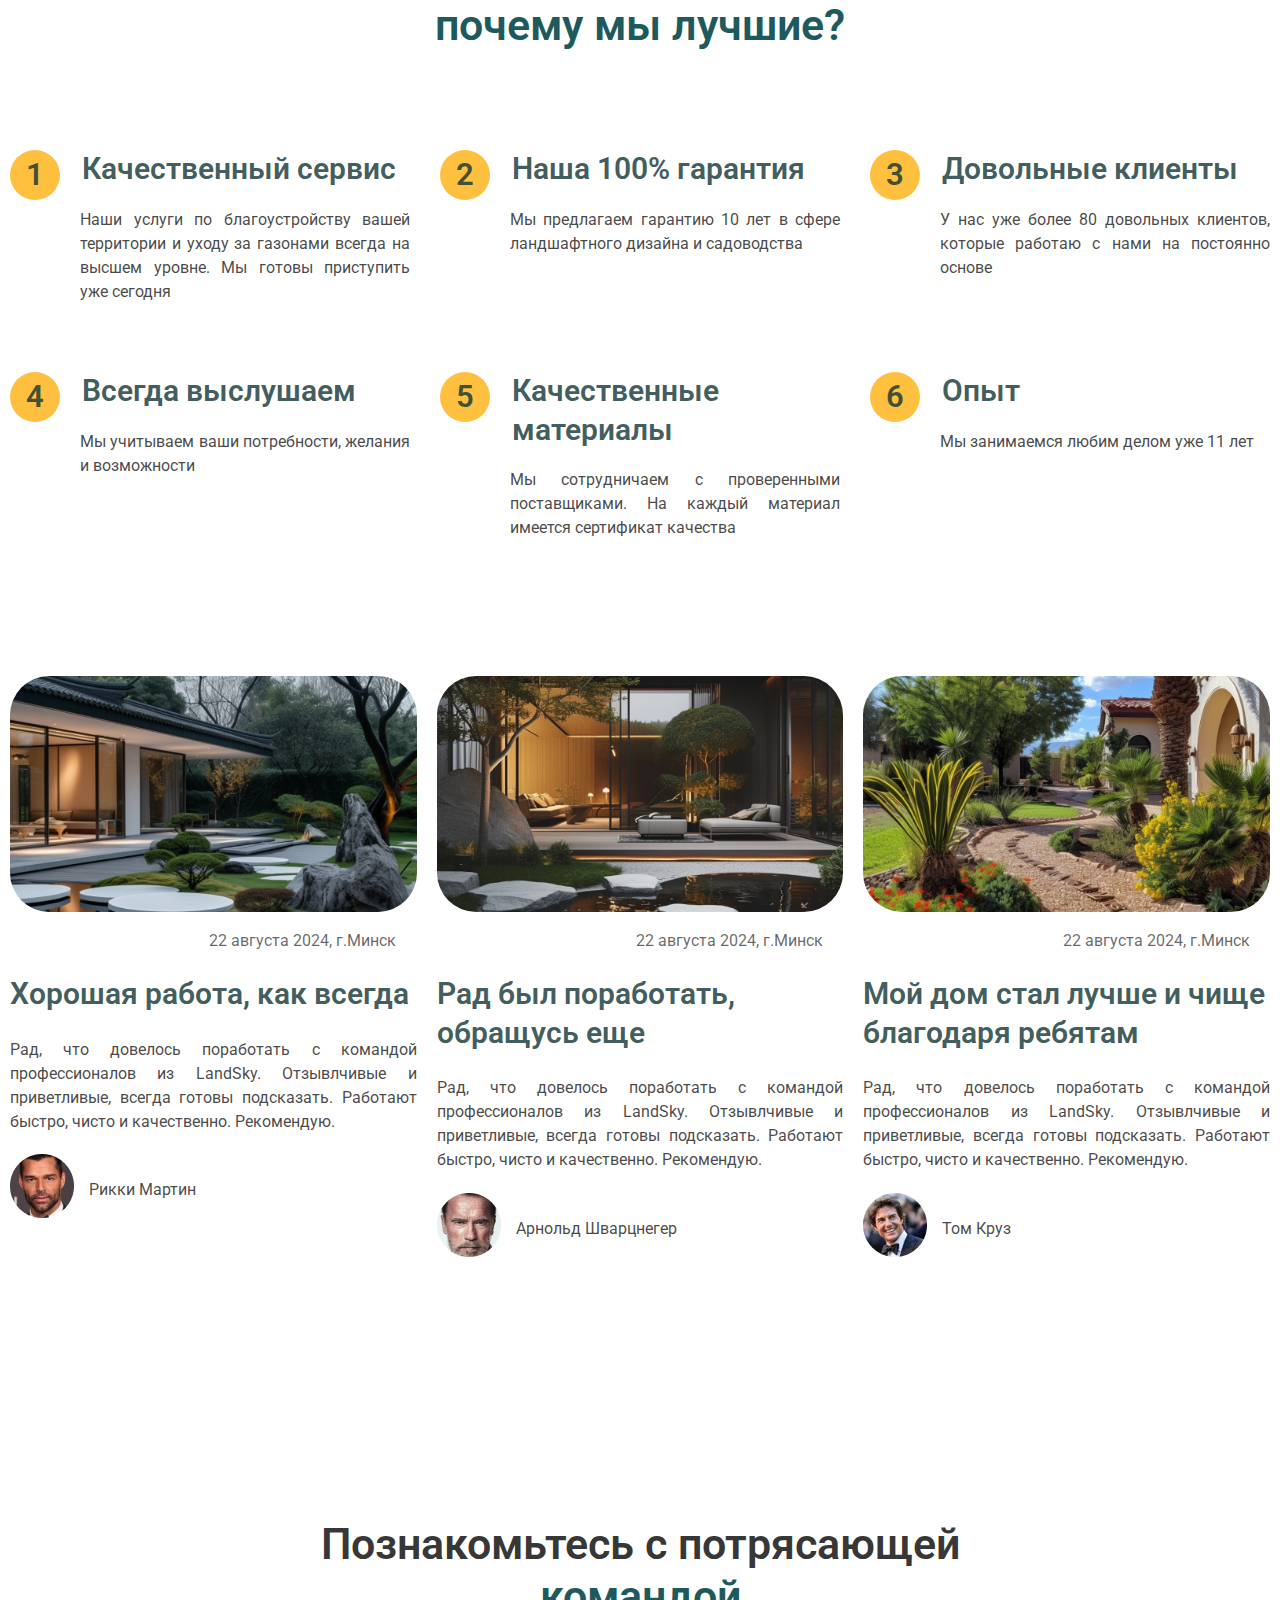
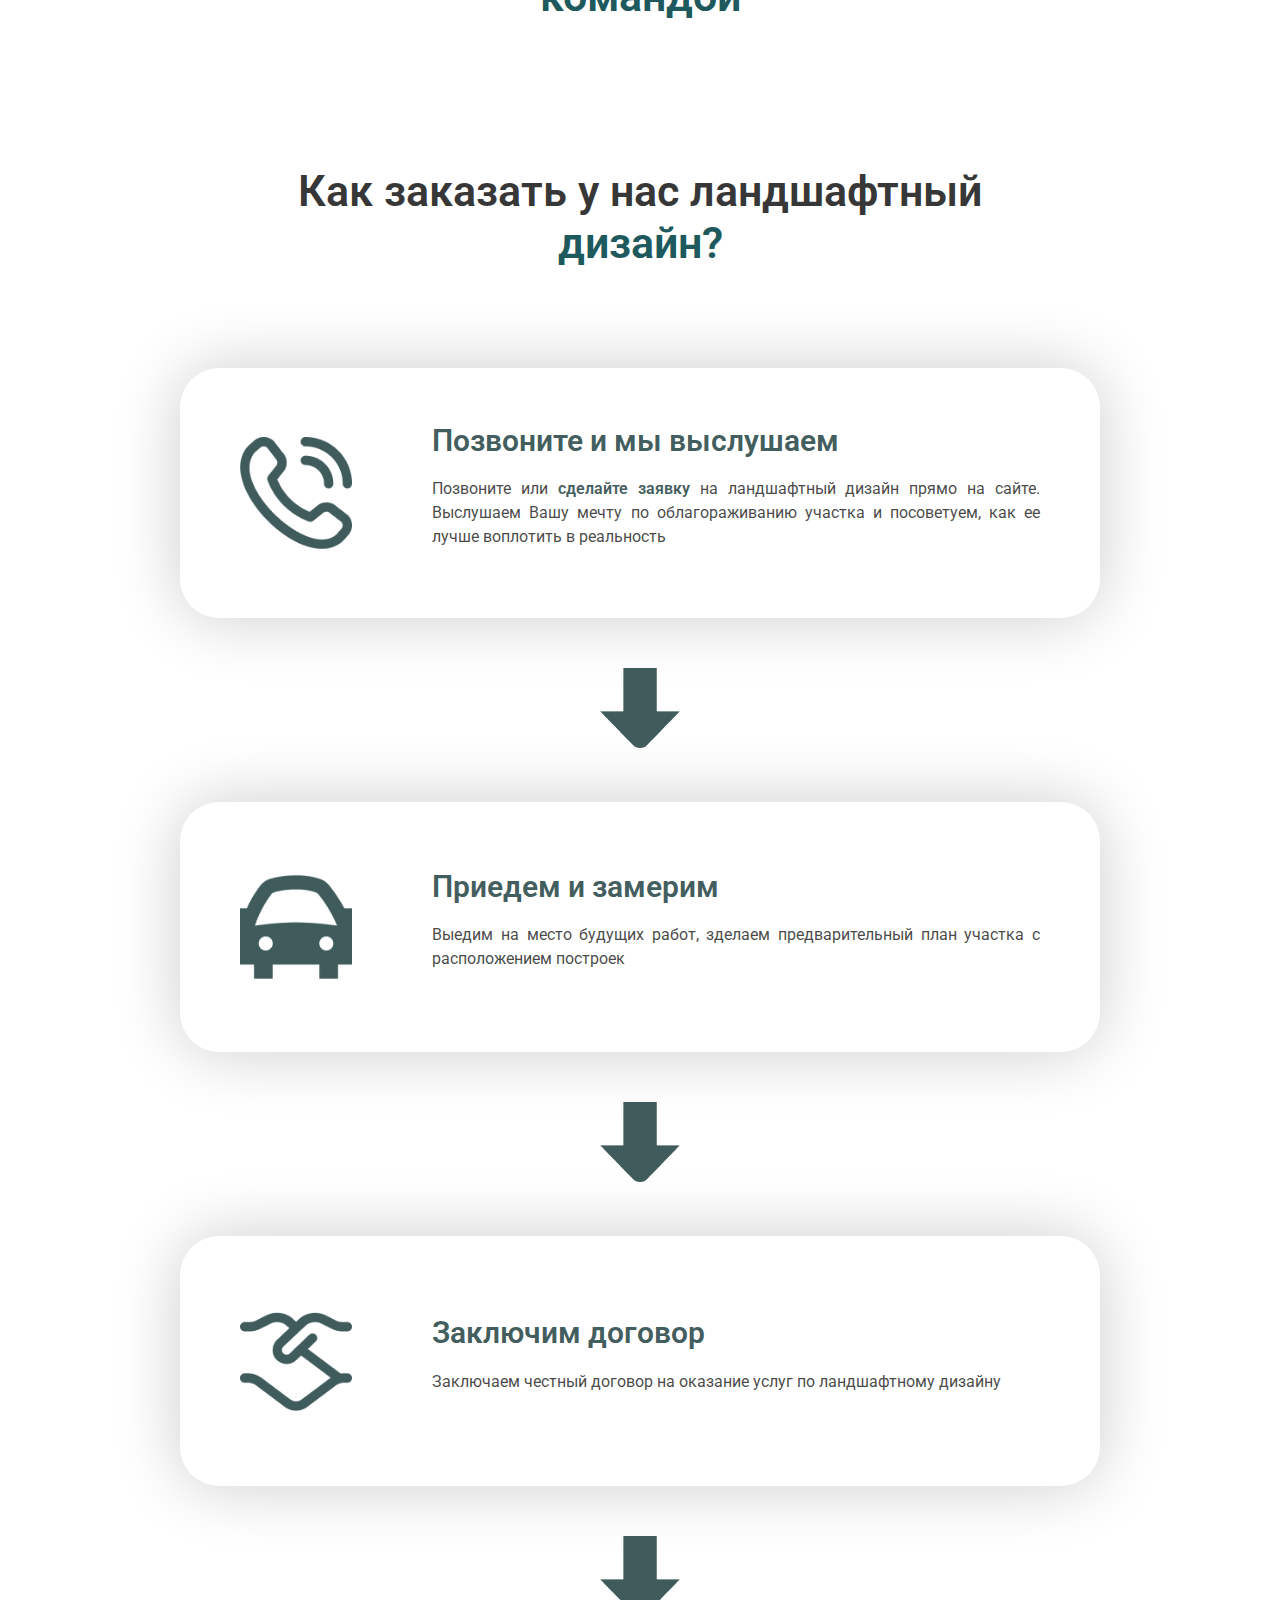
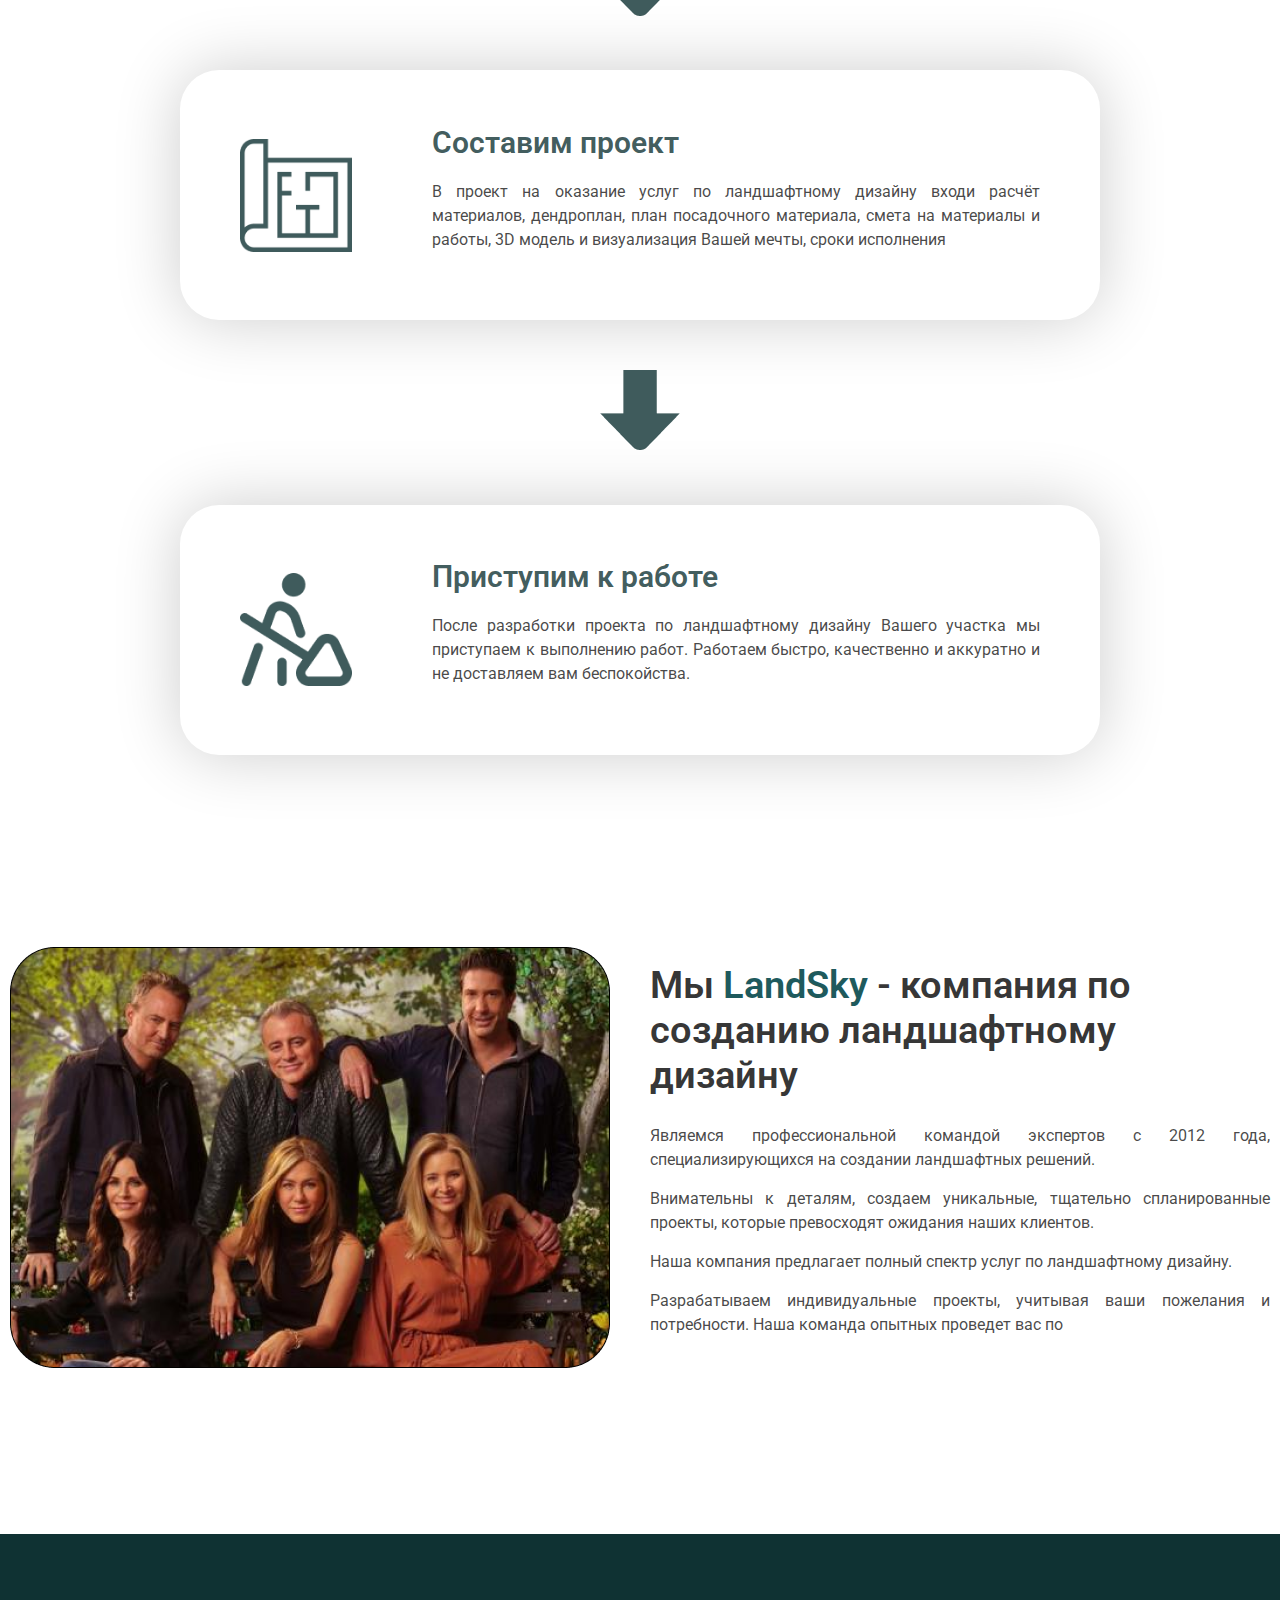
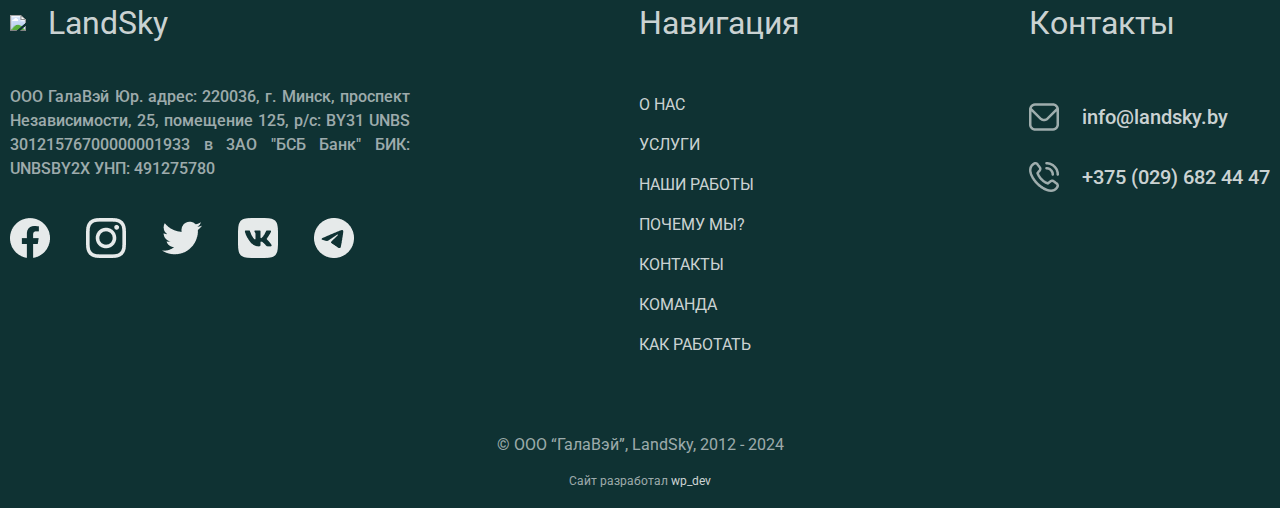
==== commit 90010719: "end main page" ====
--- a/index.html
+++ b/index.html
@@ -9,6 +9,7 @@
     <script src="https://code.jquery.com/jquery-3.7.1.min.js" integrity="sha256-/JqT3SQfawRcv/BIHPThkBvs0OEvtFFmqPF/lYI/Cxo=" crossorigin="anonymous"></script>
     <script src="https://cdn.jsdelivr.net/npm/@fancyapps/ui@5.0/dist/fancybox/fancybox.umd.js"></script>
     <script src="inc/owlcarousel/owl.carousel.min.js"></script>
+    <script src="inc/js/jquery.validate.min.js"></script>
     <link rel="stylesheet" href="https://cdn.jsdelivr.net/npm/@fancyapps/ui@5.0/dist/fancybox/fancybox.css"/>
     <script src="inc/js/main.js"></script>
 
@@ -20,14 +21,19 @@
     <div class="top_header">
         <div class="logo"><a href="#"><img src="images/logo.png" >LandSky</a></div>
         <nav>
+            <svg id="but_menu" width="30" height="30" viewBox="0 0 30 30" fill="none" xmlns="http://www.w3.org/2000/svg">
+                <path d="M28.125 13.125H1.875C0.839473 13.125 0 13.9645 0 15C0 16.0355 0.839473 16.875 1.875 16.875H28.125C29.1605 16.875 30 16.0355 30 15C30 13.9645 29.1605 13.125 28.125 13.125Z" fill="white"/>
+                <path d="M1.875 8.12503H28.125C29.1605 8.12503 30 7.28556 30 6.25003C30 5.2145 29.1605 4.37503 28.125 4.37503H1.875C0.839473 4.37503 0 5.2145 0 6.25003C0 7.28556 0.839473 8.12503 1.875 8.12503Z" fill="white"/>
+                <path d="M28.125 21.875H1.875C0.839473 21.875 0 22.7145 0 23.75C0 24.7855 0.839473 25.625 1.875 25.625H28.125C29.1605 25.625 30 24.7855 30 23.75C30 22.7145 29.1605 21.875 28.125 21.875Z" fill="white"/>
+            </svg>
             <ul class="main_menu">
                 <li class="current"><a href="#">О нас</a></li>
-                <li><a href="#">Услуги</a></li>
-                <li><a href="#">Наши работы</a></li>
-                <li><a href="#">Почему мы?</a></li>
-                <li><a href="#">Контакты</a></li>
-                <li><a href="#">Команда</a></li>
-                <li><a href="#">Как работать</a></li>
+                <li><a href="#services">Услуги</a></li>
+                <li><a href="#works">Наши работы</a></li>
+                <li><a href="#reviews">Почему мы?</a></li>
+                <li><a href="#footer">Контакты</a></li>
+                <li><a href="#team">Команда</a></li>
+                <li><a href="#haw_order">Как работать</a></li>
             </ul>
         </nav>
     </div>
@@ -40,7 +46,7 @@
 </header>
 
 <!-- Начало Секция Услуги -->
-<section class="services">
+<section class="services" id="services">
     <div class="wrap_section">
         <h2>Не зависимо от погодных условий оказываем <span>услуги</span></h2>
         <ul class="block_services">
@@ -130,7 +136,7 @@
 <!-- КОНЕЦ Секция Услуги -->
 
 <!-- Начало Секция НАШИ РАБОТЫ -->
-<section class="works">
+<section class="works" id="works">
     <div class="wrap_section">
         <h2>Посмотрите на наши <span>работы</span></h2>
         <div class="block_works">
@@ -171,7 +177,7 @@
 <!-- КОНЕЦ Секция НАШИ работы -->
 
 <!-- КОНЕЦ Секция ОТЗЫВЫ -->
-<section class="reviews">
+<section class="reviews" id="reviews">
     <div class="wrap_section">
         <h2>Чем мы отличаемся от остальных, <span>почему мы лучшие?</span> </h2>
         <!-- Почему мы лучшие -->
@@ -263,7 +269,7 @@
 <!-- КОНЕЦ Секция ОТЗЫВЫ -->
 
 <!-- Начало Секция Партнеры -->
-<section class="partners">
+<section class="partners" id="partners">
     <div class="top"></div>
     <div class="wrap_section">
         <div class="owl-carousel ">
@@ -337,7 +343,7 @@
 <!-- КОНЕЦ Секция Партнеры -->
 
 <!-- НАЧАЛО Секция КОМАНДА -->
-<section class="team">
+<section class="team" id="team">
     <div class="wrap_section">
         <h2>Познакомьтесь с потрясающей <span>командой</span></h2>
         <div class="block_team">
@@ -375,7 +381,7 @@
 <!-- Конец Секция КОМАНДА -->
 
 <!-- НАчало Секция Как заказать -->
-<section class="haw_order">
+<section class="haw_order" id="haw_order">
     <div class="wrap_section">
         <h2>Как заказать у нас ландшафтный <span>дизайн?</span></h2>
         <!-- Начало блока -->
@@ -432,7 +438,7 @@
 <!-- КОНЕЦ Секция Как заказать -->
 
 <!-- НАЧАЛО Секция О нас -->
-<section class="about_as">
+<section class="about_as" id="about_as">
     <div class="wrap_section">
         <img src="images/about_as.png" alt="">
         <div class="content">
@@ -446,8 +452,25 @@
 </section>
 <!-- КОНЕЦ Секция О нас -->
 
+<!-- Начало POPup форма регитрасции -->
+    <div class="popup" id="send_mail">
+        <form action="#" id="feedback">
+                <svg id="close_pop" xmlns="http://www.w3.org/2000/svg" xmlns:xlink="http://www.w3.org/1999/xlink" version="1.1" id="Capa_1" x="0px" y="0px" viewBox="0 0 512.021 512.021" style="enable-background:new 0 0 512.021 512.021;" xml:space="preserve"><g><path d="M301.258,256.01L502.645,54.645c12.501-12.501,12.501-32.769,0-45.269c-12.501-12.501-32.769-12.501-45.269,0l0,0   L256.01,210.762L54.645,9.376c-12.501-12.501-32.769-12.501-45.269,0s-12.501,32.769,0,45.269L210.762,256.01L9.376,457.376   c-12.501,12.501-12.501,32.769,0,45.269s32.769,12.501,45.269,0L256.01,301.258l201.365,201.387   c12.501,12.501,32.769,12.501,45.269,0c12.501-12.501,12.501-32.769,0-45.269L301.258,256.01z"/></g>            <h5>Напишите нам, и мы приедем!</h5>
+            <div class="wrap_form">
+                <div>
+                    <input type="text" name="name" class="name" required="required" placeholder="Имя*">
+                    <input type="text" name="email" class="email" required="required" placeholder="E-mail*">
+                    <input type="text" name="theme" class="theme" required="required" placeholder="Тема сообщения*" value="Заказать дизайн">
+                </div>
+                <textarea name="message" id="message" cols="30" rows="5" placeholder="Хочу себе ландшафтный дизайн"></textarea>
+            </div>
+            <input type="submit" id="sendmail" class="but_send" name="sendmail" value="Отправить">
+        </form>
+    </div>
+<!-- Конец POPup форма регитрасции -->
+
 <!-- ФУТЕР -->
-<footer>
+<footer id="footer">
     <div class="wrap_footer">
         <div class="left">
             <div class="block_logo"><a href="#"><img src="images/logo.png" >LandSky</a></div>
@@ -465,16 +488,18 @@
             </ul>
         </div>
         <div class="center">
-            <h5>Навигация</h5>
+            <h5 id="but_nav_footer">Навигация 
+                <svg xmlns="http://www.w3.org/2000/svg" id="Outline" viewBox="0 0 24 24" width="32" height="32"><path d="M15.4,9.88,10.81,5.29a1,1,0,0,0-1.41,0,1,1,0,0,0,0,1.42L14,11.29a1,1,0,0,1,0,1.42L9.4,17.29a1,1,0,0,0,1.41,1.42l4.59-4.59A3,3,0,0,0,15.4,9.88Z"/></svg>
+            </h5>
             <nav>
                 <ul class="footer_menu">
-                    <li><a href="#">О нас</a></li>
-                    <li><a href="#">Услуги</a></li>
-                    <li><a href="#">Наши работы</a></li>
-                    <li><a href="#">Почему мы?</a></li>
-                    <li><a href="#">Контакты</a></li>
-                    <li><a href="#">Команда</a></li>
-                    <li><a href="#">Как Работать</a></li>
+                    <li><a href="#about_as">О нас</a></li>
+                    <li><a href="#services">Услуги</a></li>
+                    <li><a href="#works">Наши работы</a></li>
+                    <li><a href="#reviews">Почему мы?</a></li>
+                    <li><a href="#footer">Контакты</a></li>
+                    <li><a href="#team">Команда</a></li>
+                    <li><a href="#haw_order">Как Работать</a></li>
                 </ul>
         </nav>
         </div>
@@ -490,7 +515,6 @@
     </div>
     <div class="copyright">© ООО “ГалаВэй”, LandSky, 2012 - 2024</div>
     <div class="developer">Сайт разработал <a href="https://t.me/wp_devsite">wp_dev</a></div>
-
 </footer>
 </body>
 </html>--- a/css/styles.css
+++ b/css/styles.css
@@ -39,46 +39,75 @@
 h1 {
   font-size: 68px;
   font-weight: 600; }
-  @media (max-width: 767px) {
+  @media (max-width: 766px) {
     h1 {
+      font-size: -moz-calc(25px + 73.1 * ((100vw - 320px) / 1594));
+      font-size: -webkit-calc(25px + 73.1 * ((100vw - 320px) / 1594));
       font-size: calc(25px + 73.1 * ((100vw - 320px) / 1594)); } }
   @media (min-width: 767px) {
     h1 {
+      font-size: -moz-calc(25px + 43 * (100vw / 1594));
+      font-size: -webkit-calc(25px + 43 * (100vw / 1594));
       font-size: calc(25px + 43 * (100vw / 1594)); } }
+  @media (min-width: 1594px) {
+    h1 {
+      font-size: 68px; } }
 
 h2 {
   font-size: 48px;
   font-weight: 600;
   color: rgba(0, 0, 0, 0.8); }
-  @media (max-width: 767px) {
+  @media (max-width: 766px) {
     h2 {
+      font-size: -moz-calc(25px + 39.1 * ((100vw - 320px) / 1594));
+      font-size: -webkit-calc(25px + 39.1 * ((100vw - 320px) / 1594));
       font-size: calc(25px + 39.1 * ((100vw - 320px) / 1594)); } }
   @media (min-width: 767px) {
     h2 {
+      font-size: -moz-calc(25px + 23 * (100vw / 1594));
+      font-size: -webkit-calc(25px + 23 * (100vw / 1594));
       font-size: calc(25px + 23 * (100vw / 1594)); } }
+  @media (min-width: 1594px) {
+    h2 {
+      font-size: 48px; } }
   h2 span {
     color: #1e5a5d; }
 
 h3 {
+  font-size: 25px;
   color: rgba(24, 24, 24, 0.8); }
-  @media (max-width: 767px) {
+  @media (max-width: 766px) {
     h3 {
+      font-size: -moz-calc(20px + 8.5 * ((100vw - 320px) / 1594));
+      font-size: -webkit-calc(20px + 8.5 * ((100vw - 320px) / 1594));
       font-size: calc(20px + 8.5 * ((100vw - 320px) / 1594)); } }
   @media (min-width: 767px) {
     h3 {
+      font-size: -moz-calc(20px + 5 * (100vw / 1594));
+      font-size: -webkit-calc(20px + 5 * (100vw / 1594));
       font-size: calc(20px + 5 * (100vw / 1594)); } }
+  @media (min-width: 1594px) {
+    h3 {
+      font-size: 25px; } }
 
 h4 {
   font-size: 31px;
   line-height: 1.3;
   font-weight: 600;
   color: rgba(15, 50, 51, 0.8); }
-  @media (max-width: 767px) {
+  @media (max-width: 766px) {
     h4 {
+      font-size: -moz-calc(25px + 10.2 * ((100vw - 320px) / 1594));
+      font-size: -webkit-calc(25px + 10.2 * ((100vw - 320px) / 1594));
       font-size: calc(25px + 10.2 * ((100vw - 320px) / 1594)); } }
   @media (min-width: 767px) {
     h4 {
+      font-size: -moz-calc(25px + 6 * (100vw / 1594));
+      font-size: -webkit-calc(25px + 6 * (100vw / 1594));
       font-size: calc(25px + 6 * (100vw / 1594)); } }
+  @media (min-width: 1594px) {
+    h4 {
+      font-size: 31px; } }
 
 h5 {
   font-size: 32px;
@@ -89,22 +118,43 @@
   font-size: 16px;
   line-height: 1.5;
   color: rgba(24, 24, 24, 0.8);
-  margin-bottom: 15px; }
+  margin-bottom: 15px;
+  text-align: justify; }
 
 .button_header {
   display: flex;
   justify-content: space-between;
   margin: 0 auto;
   max-width: 456px; }
+  @media (max-width: 766px) {
+    .button_header {
+      max-width: -moz-calc(340px + 197.2 * ((100vw - 460px) / 1594));
+      max-width: -webkit-calc(340px + 197.2 * ((100vw - 460px) / 1594));
+      max-width: calc(340px + 197.2 * ((100vw - 460px) / 1594)); } }
+  @media (min-width: 767px) {
+    .button_header {
+      max-width: -moz-calc(340px + 116 * (100vw / 1594));
+      max-width: -webkit-calc(340px + 116 * (100vw / 1594));
+      max-width: calc(340px + 116 * (100vw / 1594)); } }
+  @media (min-width: 1594px) {
+    .button_header {
+      max-width: 456px; } }
 
 .button {
   font-size: 28px; }
-  @media (max-width: 767px) {
+  @media (max-width: 766px) {
     .button {
+      font-size: -moz-calc(20px + 13.6 * ((100vw - 320px) / 1594));
+      font-size: -webkit-calc(20px + 13.6 * ((100vw - 320px) / 1594));
       font-size: calc(20px + 13.6 * ((100vw - 320px) / 1594)); } }
   @media (min-width: 767px) {
     .button {
+      font-size: -moz-calc(20px + 8 * (100vw / 1594));
+      font-size: -webkit-calc(20px + 8 * (100vw / 1594));
       font-size: calc(20px + 8 * (100vw / 1594)); } }
+  @media (min-width: 1594px) {
+    .button {
+      font-size: 28px; } }
   .button a {
     text-decoration: none;
     color: white;
@@ -127,14 +177,50 @@
   padding: 20px 40px;
   border-radius: 60px;
   background-color: rgba(15, 50, 51, 0.8); }
-  @media (max-width: 767px) {
+  @media (max-width: 766px) {
     .but_more {
+      font-size: -moz-calc(20px + 13.6 * ((100vw - 320px) / 1594));
+      font-size: -webkit-calc(20px + 13.6 * ((100vw - 320px) / 1594));
       font-size: calc(20px + 13.6 * ((100vw - 320px) / 1594)); } }
   @media (min-width: 767px) {
     .but_more {
+      font-size: -moz-calc(20px + 8 * (100vw / 1594));
+      font-size: -webkit-calc(20px + 8 * (100vw / 1594));
       font-size: calc(20px + 8 * (100vw / 1594)); } }
+  @media (min-width: 1594px) {
+    .but_more {
+      font-size: 28px; } }
   .but_more:hover {
     background-color: #0f3233; }
+
+.but_send {
+  display: block;
+  cursor: pointer;
+  font-size: 28px;
+  color: white !important;
+  padding: 20px 40px !important;
+  margin: 48px auto 0 auto;
+  border-radius: 60px;
+  background-color: rgba(15, 50, 51, 0.8);
+  border: none; }
+  @media (max-width: 766px) {
+    .but_send {
+      font-size: -moz-calc(20px + 13.6 * ((100vw - 320px) / 1594));
+      font-size: -webkit-calc(20px + 13.6 * ((100vw - 320px) / 1594));
+      font-size: calc(20px + 13.6 * ((100vw - 320px) / 1594)); } }
+  @media (min-width: 767px) {
+    .but_send {
+      font-size: -moz-calc(20px + 8 * (100vw / 1594));
+      font-size: -webkit-calc(20px + 8 * (100vw / 1594));
+      font-size: calc(20px + 8 * (100vw / 1594)); } }
+  @media (min-width: 1594px) {
+    .but_send {
+      font-size: 28px; } }
+  .but_send:hover {
+    background-color: #0f3233; }
+
+html {
+  scroll-behavior: smooth; }
 
 header {
   padding: 0 10px;
@@ -152,21 +238,37 @@
     font-size: 35px;
     text-decoration: none;
     color: white; }
-    @media (max-width: 767px) {
+    @media (max-width: 766px) {
       header .logo a {
+        font-size: -moz-calc(20px + 25.5 * ((100vw - 320px) / 1594));
+        font-size: -webkit-calc(20px + 25.5 * ((100vw - 320px) / 1594));
         font-size: calc(20px + 25.5 * ((100vw - 320px) / 1594)); } }
     @media (min-width: 767px) {
       header .logo a {
+        font-size: -moz-calc(20px + 15 * (100vw / 1594));
+        font-size: -webkit-calc(20px + 15 * (100vw / 1594));
         font-size: calc(20px + 15 * (100vw / 1594)); } }
+    @media (min-width: 1594px) {
+      header .logo a {
+        font-size: 35px; } }
     header .logo a img {
       margin-right: 9px;
       max-width: 69px; }
-      @media (max-width: 767px) {
+      @media (max-width: 766px) {
         header .logo a img {
-          max-width: calc(30px + 66.3 * ((100vw - 320px) / 1594)); } }
+          max-width: -moz-calc(30px + 66.3 * ((100vw - 460px) / 1594));
+          max-width: -webkit-calc(30px + 66.3 * ((100vw - 460px) / 1594));
+          max-width: calc(30px + 66.3 * ((100vw - 460px) / 1594)); } }
       @media (min-width: 767px) {
         header .logo a img {
+          max-width: -moz-calc(30px + 39 * (100vw / 1594));
+          max-width: -webkit-calc(30px + 39 * (100vw / 1594));
           max-width: calc(30px + 39 * (100vw / 1594)); } }
+      @media (min-width: 1594px) {
+        header .logo a img {
+          max-width: 69px; } }
+  header nav svg {
+    display: none; }
   header h1 {
     display: block;
     width: 50%;
@@ -174,6 +276,19 @@
     margin: 0 auto;
     margin-top: 163px;
     margin-bottom: 112px; }
+    @media (max-width: 766px) {
+      header h1 {
+        width: -moz-calc(383px + 1120.3 * ((100vw - 460px) / 1594));
+        width: -webkit-calc(383px + 1120.3 * ((100vw - 460px) / 1594));
+        width: calc(383px + 1120.3 * ((100vw - 460px) / 1594)); } }
+    @media (min-width: 767px) {
+      header h1 {
+        width: -moz-calc(383px + 659 * (100vw / 1594));
+        width: -webkit-calc(383px + 659 * (100vw / 1594));
+        width: calc(383px + 659 * (100vw / 1594)); } }
+    @media (min-width: 1594px) {
+      header h1 {
+        width: 1042px; } }
 
 .top_header {
   display: flex;
@@ -196,9 +311,52 @@
       .main_menu li a:hover {
         color: white; }
 
+@media (max-width: 930px) {
+  header {
+    padding-left: 0;
+    padding-right: 0; }
+    header .wrap_header {
+      padding-top: 0; }
+    header .top_header {
+      position: relative;
+      padding: 10px;
+      background-color: #0f3233;
+      z-index: 1020; }
+      header .top_header svg {
+        display: block;
+        cursor: pointer; }
+      header .top_header .main_menu {
+        display: none;
+        flex-flow: column;
+        position: absolute;
+        padding: 0;
+        z-index: 1000;
+        left: 0;
+        top: 50px;
+        background-color: rgba(15, 50, 51, 0.9);
+        backdrop-filter: blur(5px);
+        width: 100%;
+        text-align: right;
+        font-size: 25px; }
+        header .top_header .main_menu a {
+          display: inline-block;
+          padding: 25px 70px 20px 0; } }
 section {
   padding-top: 130px;
   padding-bottom: 30px; }
+  @media (max-width: 766px) {
+    section {
+      padding-top: -moz-calc(40px + 153 * ((100vw - 460px) / 1594));
+      padding-top: -webkit-calc(40px + 153 * ((100vw - 460px) / 1594));
+      padding-top: calc(40px + 153 * ((100vw - 460px) / 1594)); } }
+  @media (min-width: 767px) {
+    section {
+      padding-top: -moz-calc(40px + 90 * (100vw / 1594));
+      padding-top: -webkit-calc(40px + 90 * (100vw / 1594));
+      padding-top: calc(40px + 90 * (100vw / 1594)); } }
+  @media (min-width: 1594px) {
+    section {
+      padding-top: 130px; } }
   section h2 {
     display: block;
     margin: 0 auto;
@@ -218,6 +376,22 @@
   max-width: 1363px;
   margin: 0 auto;
   margin-top: 110px; }
+  @media (max-width: 766px) {
+    .block_services {
+      grid-template-columns: repeat(auto-fit, minmax(320px, 1fr)); } }
+  @media (max-width: 766px) {
+    .block_services {
+      margin-top: -moz-calc(30px + 136 * ((100vw - 460px) / 1594));
+      margin-top: -webkit-calc(30px + 136 * ((100vw - 460px) / 1594));
+      margin-top: calc(30px + 136 * ((100vw - 460px) / 1594)); } }
+  @media (min-width: 767px) {
+    .block_services {
+      margin-top: -moz-calc(30px + 80 * (100vw / 1594));
+      margin-top: -webkit-calc(30px + 80 * (100vw / 1594));
+      margin-top: calc(30px + 80 * (100vw / 1594)); } }
+  @media (min-width: 1594px) {
+    .block_services {
+      margin-top: 110px; } }
   .block_services h3 {
     margin: 10px 0; }
   .block_services li {
@@ -228,10 +402,18 @@
     border-radius: 40px 0 0 40px;
     display: flex;
     align-items: center; }
+    @media (max-width: 766px) {
+      .block_services .img {
+        padding-left: 10px;
+        background-color: #1e5a5d;
+        border-radius: 40px 0 0 40px; } }
     .block_services .img img {
       padding: 0 30px;
       width: 61px;
       height: 61px; }
+      @media (max-width: 766px) {
+        .block_services .img img {
+          display: none; } }
   .block_services .content {
     background-color: #f3f3f3;
     padding: 10px 10px 10px 40px; }
@@ -246,37 +428,169 @@
   section.works .wrap_section .but_more {
     margin: 0 auto;
     margin-top: 69px; }
-
-.block_works {
-  display: grid;
-  grid-template-columns: repeat(4, 1fr);
-  justify-items: center;
-  gap: 20px;
-  margin-top: 110px; }
-  .block_works div:first-child, .block_works div:last-child {
-    max-width: 788px; }
-  .block_works div:first-child {
-    grid-column: 1/3; }
-  .block_works div:last-child {
-    grid-column: 3/-1; }
-  .block_works div {
-    max-width: 384px; }
-  .block_works img {
-    max-width: 100%;
-    border-radius: 45px; }
+    @media (max-width: 766px) {
+      section.works .wrap_section .but_more {
+        margin-top: -moz-calc(0px + 117.3 * ((100vw - 460px) / 1594));
+        margin-top: -webkit-calc(0px + 117.3 * ((100vw - 460px) / 1594));
+        margin-top: calc(0px + 117.3 * ((100vw - 460px) / 1594)); } }
+    @media (min-width: 767px) {
+      section.works .wrap_section .but_more {
+        margin-top: -moz-calc(0px + 69 * (100vw / 1594));
+        margin-top: -webkit-calc(0px + 69 * (100vw / 1594));
+        margin-top: calc(0px + 69 * (100vw / 1594)); } }
+    @media (min-width: 1594px) {
+      section.works .wrap_section .but_more {
+        margin-top: 69px; } }
+
+@media (min-width: 767px) {
+  .block_works {
+    display: grid;
+    grid-template-columns: repeat(4, 1fr);
+    justify-items: center;
+    gap: 20px;
+    margin-top: 110px; } }
+  @media (min-width: 767px) and (max-width: 766px) {
+    .block_works {
+      gap: -moz-calc(15px + 8.5 * ((100vw - 460px) / 1594));
+      gap: -webkit-calc(15px + 8.5 * ((100vw - 460px) / 1594));
+      gap: calc(15px + 8.5 * ((100vw - 460px) / 1594)); } }
+  @media (min-width: 767px) and (min-width: 767px) {
+    .block_works {
+      gap: -moz-calc(15px + 5 * (100vw / 1594));
+      gap: -webkit-calc(15px + 5 * (100vw / 1594));
+      gap: calc(15px + 5 * (100vw / 1594)); } }
+  @media (min-width: 767px) and (min-width: 1594px) {
+    .block_works {
+      gap: 20px; } }
+  @media (min-width: 767px) and (max-width: 766px) {
+    .block_works {
+      margin-top: -moz-calc(30px + 136 * ((100vw - 460px) / 1594));
+      margin-top: -webkit-calc(30px + 136 * ((100vw - 460px) / 1594));
+      margin-top: calc(30px + 136 * ((100vw - 460px) / 1594)); } }
+  @media (min-width: 767px) and (min-width: 767px) {
+    .block_works {
+      margin-top: -moz-calc(30px + 80 * (100vw / 1594));
+      margin-top: -webkit-calc(30px + 80 * (100vw / 1594));
+      margin-top: calc(30px + 80 * (100vw / 1594)); } }
+  @media (min-width: 767px) and (min-width: 1594px) {
+    .block_works {
+      margin-top: 110px; } }
+@media (min-width: 767px) {
+    .block_works div:first-child, .block_works div:last-child {
+      max-width: 788px; }
+    .block_works div:first-child {
+      grid-column: 1/3; }
+    .block_works div:last-child {
+      grid-column: 3/-1; }
+    .block_works div {
+      max-width: 384px; }
+    .block_works img {
+      width: 100%;
+      border-radius: 45px; } }
+    @media (min-width: 767px) and (max-width: 766px) {
+      .block_works img {
+        border-radius: -moz-calc(15px + 51 * ((100vw - 460px) / 1594));
+        border-radius: -webkit-calc(15px + 51 * ((100vw - 460px) / 1594));
+        border-radius: calc(15px + 51 * ((100vw - 460px) / 1594)); } }
+    @media (min-width: 767px) and (min-width: 767px) {
+      .block_works img {
+        border-radius: -moz-calc(15px + 30 * (100vw / 1594));
+        border-radius: -webkit-calc(15px + 30 * (100vw / 1594));
+        border-radius: calc(15px + 30 * (100vw / 1594)); } }
+    @media (min-width: 767px) and (min-width: 1594px) {
+      .block_works img {
+        border-radius: 45px; } }
+
+@media (max-width: 766px) {
+  .block_works {
+    gap: 20px;
+    margin-top: 110px; } }
+  @media (max-width: 766px) and (max-width: 766px) {
+    .block_works {
+      gap: -moz-calc(15px + 8.5 * ((100vw - 460px) / 1594));
+      gap: -webkit-calc(15px + 8.5 * ((100vw - 460px) / 1594));
+      gap: calc(15px + 8.5 * ((100vw - 460px) / 1594)); } }
+  @media (max-width: 766px) and (min-width: 767px) {
+    .block_works {
+      gap: -moz-calc(15px + 5 * (100vw / 1594));
+      gap: -webkit-calc(15px + 5 * (100vw / 1594));
+      gap: calc(15px + 5 * (100vw / 1594)); } }
+  @media (max-width: 766px) and (min-width: 1594px) {
+    .block_works {
+      gap: 20px; } }
+  @media (max-width: 766px) and (max-width: 766px) {
+    .block_works {
+      margin-top: -moz-calc(30px + 136 * ((100vw - 460px) / 1594));
+      margin-top: -webkit-calc(30px + 136 * ((100vw - 460px) / 1594));
+      margin-top: calc(30px + 136 * ((100vw - 460px) / 1594)); } }
+  @media (max-width: 766px) and (min-width: 767px) {
+    .block_works {
+      margin-top: -moz-calc(30px + 80 * (100vw / 1594));
+      margin-top: -webkit-calc(30px + 80 * (100vw / 1594));
+      margin-top: calc(30px + 80 * (100vw / 1594)); } }
+  @media (max-width: 766px) and (min-width: 1594px) {
+    .block_works {
+      margin-top: 110px; } }
+@media (max-width: 766px) {
+    .block_works div {
+      margin-bottom: 5px; }
+    .block_works img {
+      border-radius: 45px; } }
+    @media (max-width: 766px) and (max-width: 766px) {
+      .block_works img {
+        border-radius: -moz-calc(15px + 51 * ((100vw - 460px) / 1594));
+        border-radius: -webkit-calc(15px + 51 * ((100vw - 460px) / 1594));
+        border-radius: calc(15px + 51 * ((100vw - 460px) / 1594)); } }
+    @media (max-width: 766px) and (min-width: 767px) {
+      .block_works img {
+        border-radius: -moz-calc(15px + 30 * (100vw / 1594));
+        border-radius: -webkit-calc(15px + 30 * (100vw / 1594));
+        border-radius: calc(15px + 30 * (100vw / 1594)); } }
+    @media (max-width: 766px) and (min-width: 1594px) {
+      .block_works img {
+        border-radius: 45px; } }
 
 .fancybox__content img {
   border-radius: 45px; }
+  @media (max-width: 766px) {
+    .fancybox__content img {
+      border-radius: -moz-calc(15px + 51 * ((100vw - 460px) / 1594));
+      border-radius: -webkit-calc(15px + 51 * ((100vw - 460px) / 1594));
+      border-radius: calc(15px + 51 * ((100vw - 460px) / 1594)); } }
+  @media (min-width: 767px) {
+    .fancybox__content img {
+      border-radius: -moz-calc(15px + 30 * (100vw / 1594));
+      border-radius: -webkit-calc(15px + 30 * (100vw / 1594));
+      border-radius: calc(15px + 30 * (100vw / 1594)); } }
+  @media (min-width: 1594px) {
+    .fancybox__content img {
+      border-radius: 45px; } }
 
 .block_best {
   margin-top: 110px;
   display: flex;
   flex-flow: row wrap;
   justify-content: space-between; }
+  @media (max-width: 766px) {
+    .block_best {
+      margin-top: -moz-calc(50px + 102 * ((100vw - 460px) / 1594));
+      margin-top: -webkit-calc(50px + 102 * ((100vw - 460px) / 1594));
+      margin-top: calc(50px + 102 * ((100vw - 460px) / 1594)); } }
+  @media (min-width: 767px) {
+    .block_best {
+      margin-top: -moz-calc(50px + 60 * (100vw / 1594));
+      margin-top: -webkit-calc(50px + 60 * (100vw / 1594));
+      margin-top: calc(50px + 60 * (100vw / 1594)); } }
+  @media (min-width: 1594px) {
+    .block_best {
+      margin-top: 110px; } }
   .block_best .single {
     flex: 1 1 400px;
     max-width: 400px;
     margin-bottom: 53px; }
+    @media (max-width: 766px) {
+      .block_best .single {
+        max-width: 100%; } }
   .block_best h4 {
     margin-bottom: 19px; }
   .block_best .content {
@@ -295,25 +609,48 @@
     color: rgba(15, 50, 51, 0.8);
     margin-right: 22px;
     float: left; }
-    @media (max-width: 767px) {
-      .block_best .num {
-        font-size: calc(25px + 10.2 * ((100vw - 320px) / 1594)); } }
-    @media (min-width: 767px) {
-      .block_best .num {
-        font-size: calc(25px + 6 * (100vw / 1594)); } }
 
 .block_reviews {
   display: flex;
   margin-top: 72px;
   flex-flow: row wrap;
   margin-bottom: 80px; }
+  @media (max-width: 766px) {
+    .block_reviews {
+      margin-top: -moz-calc(50px + 37.4 * ((100vw - 460px) / 1594));
+      margin-top: -webkit-calc(50px + 37.4 * ((100vw - 460px) / 1594));
+      margin-top: calc(50px + 37.4 * ((100vw - 460px) / 1594)); } }
+  @media (min-width: 767px) {
+    .block_reviews {
+      margin-top: -moz-calc(50px + 22 * (100vw / 1594));
+      margin-top: -webkit-calc(50px + 22 * (100vw / 1594));
+      margin-top: calc(50px + 22 * (100vw / 1594)); } }
+  @media (min-width: 1594px) {
+    .block_reviews {
+      margin-top: 72px; } }
   .block_reviews .single-rev {
     flex: 1 1 400px;
     margin-left: 20px; }
+    @media (max-width: 766px) {
+      .block_reviews .single-rev {
+        margin-left: 0; } }
     .block_reviews .single-rev:first-child {
       margin-left: 0; }
     .block_reviews .single-rev h4 {
       margin-top: 26px; }
+      @media (max-width: 766px) {
+        .block_reviews .single-rev h4 {
+          margin-top: -moz-calc(20px + 10.2 * ((100vw - 460px) / 1594));
+          margin-top: -webkit-calc(20px + 10.2 * ((100vw - 460px) / 1594));
+          margin-top: calc(20px + 10.2 * ((100vw - 460px) / 1594)); } }
+      @media (min-width: 767px) {
+        .block_reviews .single-rev h4 {
+          margin-top: -moz-calc(20px + 6 * (100vw / 1594));
+          margin-top: -webkit-calc(20px + 6 * (100vw / 1594));
+          margin-top: calc(20px + 6 * (100vw / 1594)); } }
+      @media (min-width: 1594px) {
+        .block_reviews .single-rev h4 {
+          margin-top: 26px; } }
     .block_reviews .single-rev span {
       margin-top: 15px;
       display: inline-block;
@@ -325,13 +662,39 @@
       font-size: 16px;
       color: rgba(0, 0, 0, 0.6); }
     .block_reviews .single-rev > img {
-      max-width: 100%;
+      width: 100%;
       border-radius: 45px; }
+      @media (max-width: 766px) {
+        .block_reviews .single-rev > img {
+          border-radius: -moz-calc(15px + 51 * ((100vw - 460px) / 1594));
+          border-radius: -webkit-calc(15px + 51 * ((100vw - 460px) / 1594));
+          border-radius: calc(15px + 51 * ((100vw - 460px) / 1594)); } }
+      @media (min-width: 767px) {
+        .block_reviews .single-rev > img {
+          border-radius: -moz-calc(15px + 30 * (100vw / 1594));
+          border-radius: -webkit-calc(15px + 30 * (100vw / 1594));
+          border-radius: calc(15px + 30 * (100vw / 1594)); } }
+      @media (min-width: 1594px) {
+        .block_reviews .single-rev > img {
+          border-radius: 45px; } }
     .block_reviews .single-rev .client {
       display: flex;
       margin-top: 23px;
       align-content: center;
       margin-bottom: 40px; }
+      @media (max-width: 766px) {
+        .block_reviews .single-rev .client {
+          margin-top: -moz-calc(10px + 22.1 * ((100vw - 460px) / 1594));
+          margin-top: -webkit-calc(10px + 22.1 * ((100vw - 460px) / 1594));
+          margin-top: calc(10px + 22.1 * ((100vw - 460px) / 1594)); } }
+      @media (min-width: 767px) {
+        .block_reviews .single-rev .client {
+          margin-top: -moz-calc(10px + 13 * (100vw / 1594));
+          margin-top: -webkit-calc(10px + 13 * (100vw / 1594));
+          margin-top: calc(10px + 13 * (100vw / 1594)); } }
+      @media (min-width: 1594px) {
+        .block_reviews .single-rev .client {
+          margin-top: 23px; } }
       .block_reviews .single-rev .client img {
         margin-right: 15px; }
 
@@ -342,39 +705,80 @@
   background-color: #1e5a5d; }
   .partners .wrap_section {
     padding-left: 42px; }
+    @media (max-width: 564px) {
+      .partners .wrap_section {
+        padding-left: 10px;
+        padding-top: 52px;
+        padding-bottom: 115px; } }
   .partners .top {
     height: 61px;
     width: 100%;
     background-color: white;
     position: absolute;
     top: 0px; }
+    @media (max-width: 564px) {
+      .partners .top {
+        display: none; } }
   .partners .bottom {
     height: 61px;
     width: 100%;
     background-color: white;
     position: absolute;
     bottom: 0px; }
+    @media (max-width: 564px) {
+      .partners .bottom {
+        display: none; } }
   .partners .slide {
     display: flex;
     align-items: center;
     justify-content: flex-start; }
+    @media (max-width: 564px) {
+      .partners .slide {
+        flex-flow: column-reverse nowrap;
+        padding-top: 21px; } }
     .partners .slide img {
       max-width: 500px; }
+      @media (max-width: 766px) {
+        .partners .slide img {
+          border-radius: -moz-calc(15px + 8.5 * ((100vw - 460px) / 1594));
+          border-radius: -webkit-calc(15px + 8.5 * ((100vw - 460px) / 1594));
+          border-radius: calc(15px + 8.5 * ((100vw - 460px) / 1594)); } }
+      @media (min-width: 767px) {
+        .partners .slide img {
+          border-radius: -moz-calc(15px + 5 * (100vw / 1594));
+          border-radius: -webkit-calc(15px + 5 * (100vw / 1594));
+          border-radius: calc(15px + 5 * (100vw / 1594)); } }
+      @media (min-width: 1594px) {
+        .partners .slide img {
+          border-radius: 20px; } }
     .partners .slide .content {
       max-width: 600px;
       margin-left: 10%; }
+      @media (max-width: 564px) {
+        .partners .slide .content {
+          margin-left: 0px; } }
       .partners .slide .content h3 {
         font-size: 48px;
         color: white; }
-        @media (max-width: 767px) {
+        @media (max-width: 766px) {
           .partners .slide .content h3 {
+            font-size: -moz-calc(25px + 39.1 * ((100vw - 320px) / 1594));
+            font-size: -webkit-calc(25px + 39.1 * ((100vw - 320px) / 1594));
             font-size: calc(25px + 39.1 * ((100vw - 320px) / 1594)); } }
         @media (min-width: 767px) {
           .partners .slide .content h3 {
+            font-size: -moz-calc(25px + 23 * (100vw / 1594));
+            font-size: -webkit-calc(25px + 23 * (100vw / 1594));
             font-size: calc(25px + 23 * (100vw / 1594)); } }
+        @media (min-width: 1594px) {
+          .partners .slide .content h3 {
+            font-size: 48px; } }
       .partners .slide .content p {
         color: rgba(255, 255, 255, 0.8);
         margin-top: 18px; }
+        @media (max-width: 564px) {
+          .partners .slide .content p {
+            margin-bottom: 21px; } }
   .partners .owl-nav {
     position: absolute;
     display: flex;
@@ -382,12 +786,31 @@
     left: -32px;
     top: 45%;
     width: 564px; }
+    @media (max-width: 564px) {
+      .partners .owl-nav {
+        display: none; } }
 
 .team .block_team {
   margin-top: 102px; }
+  @media (max-width: 766px) {
+    .team .block_team {
+      margin-top: -moz-calc(50px + 88.4 * ((100vw - 460px) / 1594));
+      margin-top: -webkit-calc(50px + 88.4 * ((100vw - 460px) / 1594));
+      margin-top: calc(50px + 88.4 * ((100vw - 460px) / 1594)); } }
+  @media (min-width: 767px) {
+    .team .block_team {
+      margin-top: -moz-calc(50px + 52 * (100vw / 1594));
+      margin-top: -webkit-calc(50px + 52 * (100vw / 1594));
+      margin-top: calc(50px + 52 * (100vw / 1594)); } }
+  @media (min-width: 1594px) {
+    .team .block_team {
+      margin-top: 102px; } }
 .team .single {
   max-width: 361px;
   margin-right: 50px; }
+  @media (max-width: 766px) {
+    .team .single {
+      margin-right: 25px; } }
 .team h4 {
   margin-top: 32px; }
 .team p {
@@ -395,11 +818,30 @@
 .team .avatar {
   max-width: 361px;
   border-radius: 45px; }
+  @media (max-width: 766px) {
+    .team .avatar {
+      border-radius: -moz-calc(15px + 51 * ((100vw - 460px) / 1594));
+      border-radius: -webkit-calc(15px + 51 * ((100vw - 460px) / 1594));
+      border-radius: calc(15px + 51 * ((100vw - 460px) / 1594)); } }
+  @media (min-width: 767px) {
+    .team .avatar {
+      border-radius: -moz-calc(15px + 30 * (100vw / 1594));
+      border-radius: -webkit-calc(15px + 30 * (100vw / 1594));
+      border-radius: calc(15px + 30 * (100vw / 1594)); } }
+  @media (min-width: 1594px) {
+    .team .avatar {
+      border-radius: 45px; } }
 
 .haw_order {
   text-align: center; }
+  @media (max-width: 766px) {
+    .haw_order .wrap_section > img {
+      display: none; } }
   .haw_order h2 {
     margin-bottom: 98px; }
+    @media (max-width: 766px) {
+      .haw_order h2 {
+        margin-bottom: 45px; } }
   .haw_order .block {
     display: flex;
     align-items: center;
@@ -409,22 +851,76 @@
     min-height: 250px;
     border-radius: 45px;
     box-shadow: 0 0 66px rgba(0, 0, 0, 0.2); }
+    @media (max-width: 766px) {
+      .haw_order .block {
+        border-radius: -moz-calc(15px + 51 * ((100vw - 460px) / 1594));
+        border-radius: -webkit-calc(15px + 51 * ((100vw - 460px) / 1594));
+        border-radius: calc(15px + 51 * ((100vw - 460px) / 1594)); } }
+    @media (min-width: 767px) {
+      .haw_order .block {
+        border-radius: -moz-calc(15px + 30 * (100vw / 1594));
+        border-radius: -webkit-calc(15px + 30 * (100vw / 1594));
+        border-radius: calc(15px + 30 * (100vw / 1594)); } }
+    @media (min-width: 1594px) {
+      .haw_order .block {
+        border-radius: 45px; } }
     .haw_order .block img {
       max-width: 130px; }
+      @media (max-width: 766px) {
+        .haw_order .block img {
+          max-width: -moz-calc(40px + 153 * ((100vw - 460px) / 1594));
+          max-width: -webkit-calc(40px + 153 * ((100vw - 460px) / 1594));
+          max-width: calc(40px + 153 * ((100vw - 460px) / 1594)); } }
+      @media (min-width: 767px) {
+        .haw_order .block img {
+          max-width: -moz-calc(40px + 90 * (100vw / 1594));
+          max-width: -webkit-calc(40px + 90 * (100vw / 1594));
+          max-width: calc(40px + 90 * (100vw / 1594)); } }
+      @media (min-width: 1594px) {
+        .haw_order .block img {
+          max-width: 130px; } }
+    @media (max-width: 766px) {
+      .haw_order .block {
+        flex-flow: column nowrap;
+        padding: 0;
+        margin: 0;
+        box-shadow: none;
+        min-height: 0; } }
   .haw_order .content {
     text-align: left;
     padding-left: 10%;
     margin-top: 20px;
     margin-bottom: 20px; }
+    @media (max-width: 766px) {
+      .haw_order .content {
+        padding-left: 0;
+        text-align: center;
+        margin-top: 15px; } }
     .haw_order .content a {
       color: rgba(15, 50, 51, 0.8);
       font-weight: 600;
       text-decoration: none; }
     .haw_order .content h4 {
       margin-bottom: 17px; }
+    @media (max-width: 766px) {
+      .haw_order .content p {
+        text-align: justify; } }
 
 .about_as {
   margin-bottom: 139px; }
+  @media (max-width: 766px) {
+    .about_as {
+      margin-bottom: -moz-calc(123px + 27.2 * ((100vw - 460px) / 1594));
+      margin-bottom: -webkit-calc(123px + 27.2 * ((100vw - 460px) / 1594));
+      margin-bottom: calc(123px + 27.2 * ((100vw - 460px) / 1594)); } }
+  @media (min-width: 767px) {
+    .about_as {
+      margin-bottom: -moz-calc(123px + 16 * (100vw / 1594));
+      margin-bottom: -webkit-calc(123px + 16 * (100vw / 1594));
+      margin-bottom: calc(123px + 16 * (100vw / 1594)); } }
+  @media (min-width: 1594px) {
+    .about_as {
+      margin-bottom: 139px; } }
   .about_as .wrap_section {
     display: flex;
     flex-flow: row wrap;
@@ -438,23 +934,64 @@
     font-size: 39px;
     display: inline-block;
     padding-bottom: 25px; }
-    @media (max-width: 767px) {
+    @media (max-width: 766px) {
       .about_as h2 {
+        font-size: -moz-calc(32px + 11.9 * ((100vw - 320px) / 1594));
+        font-size: -webkit-calc(32px + 11.9 * ((100vw - 320px) / 1594));
         font-size: calc(32px + 11.9 * ((100vw - 320px) / 1594)); } }
     @media (min-width: 767px) {
       .about_as h2 {
+        font-size: -moz-calc(32px + 7 * (100vw / 1594));
+        font-size: -webkit-calc(32px + 7 * (100vw / 1594));
         font-size: calc(32px + 7 * (100vw / 1594)); } }
+    @media (min-width: 1594px) {
+      .about_as h2 {
+        font-size: 39px; } }
+    @media (max-width: 766px) {
+      .about_as h2 {
+        margin-top: 25px; } }
   .about_as img {
     width: 100%;
     border-radius: 45px;
     margin-right: 40px;
     max-width: 600px;
     flex: 1 1 200px; }
+    @media (max-width: 766px) {
+      .about_as img {
+        border-radius: -moz-calc(15px + 51 * ((100vw - 460px) / 1594));
+        border-radius: -webkit-calc(15px + 51 * ((100vw - 460px) / 1594));
+        border-radius: calc(15px + 51 * ((100vw - 460px) / 1594)); } }
+    @media (min-width: 767px) {
+      .about_as img {
+        border-radius: -moz-calc(15px + 30 * (100vw / 1594));
+        border-radius: -webkit-calc(15px + 30 * (100vw / 1594));
+        border-radius: calc(15px + 30 * (100vw / 1594)); } }
+    @media (min-width: 1594px) {
+      .about_as img {
+        border-radius: 45px; } }
+    @media (max-width: 1020px) {
+      .about_as img {
+        width: 100%;
+        max-width: 100%;
+        margin-right: 0; } }
 
 footer {
   background-color: #0f3233;
   padding-top: 81px;
   color: white; }
+  @media (max-width: 766px) {
+    footer {
+      padding-top: -moz-calc(24px + 96.9 * ((100vw - 460px) / 1594));
+      padding-top: -webkit-calc(24px + 96.9 * ((100vw - 460px) / 1594));
+      padding-top: calc(24px + 96.9 * ((100vw - 460px) / 1594)); } }
+  @media (min-width: 767px) {
+    footer {
+      padding-top: -moz-calc(24px + 57 * (100vw / 1594));
+      padding-top: -webkit-calc(24px + 57 * (100vw / 1594));
+      padding-top: calc(24px + 57 * (100vw / 1594)); } }
+  @media (min-width: 1594px) {
+    footer {
+      padding-top: 81px; } }
   footer a {
     color: rgba(255, 255, 255, 0.8);
     text-decoration: none; }
@@ -470,23 +1007,37 @@
   footer .block_logo img {
     max-width: 51px;
     margin-right: 22px; }
+    @media (max-width: 766px) {
+      footer .block_logo img {
+        margin-right: 0;
+        margin-bottom: 9px; } }
   footer .block_logo a {
     display: flex;
     align-items: center;
     font-size: 32px;
     text-decoration: none; }
+    @media (max-width: 766px) {
+      footer .block_logo a {
+        flex-flow: column; } }
   footer .info {
     color: rgba(255, 255, 255, 0.6);
     font-weight: 500;
     max-width: 400px;
     line-height: 1.5;
     margin-top: 43px; }
+    @media (max-width: 766px) {
+      footer .info {
+        max-width: 100%; } }
   footer .social {
     display: flex;
     justify-content: space-between;
     margin-top: 37px;
     padding-left: 0;
     max-width: 344px; }
+    @media (max-width: 766px) {
+      footer .social {
+        margin: 0 auto;
+        margin-top: 45px; } }
   footer .footer_menu {
     margin-top: 43px;
     padding: 0;
@@ -544,5 +1095,191 @@
     font-size: 12px;
     margin-top: 20px;
     padding-bottom: 20px; }
+  @media (max-width: 766px) {
+    footer .left {
+      order: 2;
+      margin-top: 50px; } }
+  footer .center svg {
+    display: none; }
+  @media (max-width: 766px) {
+    footer .center {
+      width: 70%;
+      order: 1;
+      margin-left: auto; }
+      footer .center a {
+        width: 100%;
+        display: inline-block;
+        font-size: 25px; }
+      footer .center svg {
+        display: block;
+        margin-top: 7px;
+        fill: rgba(255, 255, 255, 0.8);
+        transition: all 300ms; }
+        footer .center svg.down {
+          transform: rotate(90deg); }
+      footer .center h5 {
+        cursor: pointer;
+        display: flex;
+        justify-content: space-between;
+        align-items: center; }
+      footer .center .nav {
+        margin-right: 25px; }
+      footer .center .footer_menu {
+        display: none; } }
+  @media (max-width: 766px) {
+    footer .right {
+      order: 3; }
+      footer .right h5 {
+        display: none; }
+      footer .right .mail {
+        margin-top: 45px; }
+      footer .right .phone {
+        margin-top: 25px; } }
+
+.popup {
+  display: none;
+  opacity: 0;
+  position: fixed;
+  z-index: 2000;
+  background-color: rgba(15, 50, 51, 0.8);
+  left: 0;
+  top: 0;
+  width: 100%;
+  height: 100%;
+  backdrop-filter: blur(0px);
+  transition: all 600ms; }
+  .popup h5 {
+    font-size: 39px;
+    color: rgba(0, 0, 0, 0.7);
+    text-align: center;
+    font-weight: 600px;
+    line-height: 1.3; }
+    @media (max-width: 766px) {
+      .popup h5 {
+        font-size: -moz-calc(30px + 15.3 * ((100vw - 320px) / 1594));
+        font-size: -webkit-calc(30px + 15.3 * ((100vw - 320px) / 1594));
+        font-size: calc(30px + 15.3 * ((100vw - 320px) / 1594)); } }
+    @media (min-width: 767px) {
+      .popup h5 {
+        font-size: -moz-calc(30px + 9 * (100vw / 1594));
+        font-size: -webkit-calc(30px + 9 * (100vw / 1594));
+        font-size: calc(30px + 9 * (100vw / 1594)); } }
+    @media (min-width: 1594px) {
+      .popup h5 {
+        font-size: 39px; } }
+  .popup form {
+    position: relative;
+    padding: 73px 76px 45px 76px;
+    background-color: #bcd1d2;
+    max-width: 1200px;
+    margin: 0 auto;
+    margin-top: 5%; }
+    @media (max-width: 766px) {
+      .popup form {
+        padding-left: 10px;
+        padding-right: 10px;
+        padding-top: 70px;
+        margin-top: 0; } }
+    .popup form svg {
+      cursor: pointer;
+      position: absolute;
+      right: 5px;
+      top: 5px;
+      background-color: rgba(15, 50, 51, 0.8);
+      fill: rgba(255, 255, 255, 0.8);
+      padding: 5px;
+      border-radius: 3px;
+      height: 40px;
+      width: 40px; }
+    .popup form input, .popup form textarea {
+      font-size: 20px;
+      color: rgba(0, 0, 0, 0.8);
+      line-height: 1.3;
+      padding: 12px;
+      border: 3px solid #c9c9c9; }
+      .popup form input::placeholder, .popup form textarea::placeholder {
+        color: #c3c3c3; }
+      .popup form input:focus, .popup form textarea:focus {
+        outline: none;
+        border-color: rgba(15, 50, 51, 0.6); }
+      .popup form input.error, .popup form textarea.error {
+        border-color: red; }
+    .popup form .but_send {
+      font-size: 28px; }
+      @media (max-width: 766px) {
+        .popup form .but_send {
+          font-size: -moz-calc(20px + 13.6 * ((100vw - 320px) / 1594));
+          font-size: -webkit-calc(20px + 13.6 * ((100vw - 320px) / 1594));
+          font-size: calc(20px + 13.6 * ((100vw - 320px) / 1594)); } }
+      @media (min-width: 767px) {
+        .popup form .but_send {
+          font-size: -moz-calc(20px + 8 * (100vw / 1594));
+          font-size: -webkit-calc(20px + 8 * (100vw / 1594));
+          font-size: calc(20px + 8 * (100vw / 1594)); } }
+      @media (min-width: 1594px) {
+        .popup form .but_send {
+          font-size: 28px; } }
+    .popup form label.error {
+      color: red;
+      margin-top: -30px;
+      margin-left: 3px; }
+      @media (max-width: 766px) {
+        .popup form label.error {
+          display: none !important; } }
+  .popup .wrap_form {
+    display: flex;
+    flex-flow: row wrap;
+    gap: 50px;
+    margin-top: 65px; }
+    @media (max-width: 766px) {
+      .popup .wrap_form {
+        gap: -moz-calc(10px + 68 * ((100vw - 460px) / 1594));
+        gap: -webkit-calc(10px + 68 * ((100vw - 460px) / 1594));
+        gap: calc(10px + 68 * ((100vw - 460px) / 1594)); } }
+    @media (min-width: 767px) {
+      .popup .wrap_form {
+        gap: -moz-calc(10px + 40 * (100vw / 1594));
+        gap: -webkit-calc(10px + 40 * (100vw / 1594));
+        gap: calc(10px + 40 * (100vw / 1594)); } }
+    @media (min-width: 1594px) {
+      .popup .wrap_form {
+        gap: 50px; } }
+    @media (max-width: 766px) {
+      .popup .wrap_form {
+        margin-top: -moz-calc(30px + 59.5 * ((100vw - 460px) / 1594));
+        margin-top: -webkit-calc(30px + 59.5 * ((100vw - 460px) / 1594));
+        margin-top: calc(30px + 59.5 * ((100vw - 460px) / 1594)); } }
+    @media (min-width: 767px) {
+      .popup .wrap_form {
+        margin-top: -moz-calc(30px + 35 * (100vw / 1594));
+        margin-top: -webkit-calc(30px + 35 * (100vw / 1594));
+        margin-top: calc(30px + 35 * (100vw / 1594)); } }
+    @media (min-width: 1594px) {
+      .popup .wrap_form {
+        margin-top: 65px; } }
+    .popup .wrap_form > div {
+      display: flex;
+      flex-flow: column nowrap;
+      gap: 50px;
+      justify-content: space-between;
+      flex: 1 1 350px; }
+      @media (max-width: 766px) {
+        .popup .wrap_form > div {
+          gap: -moz-calc(10px + 68 * ((100vw - 460px) / 1594));
+          gap: -webkit-calc(10px + 68 * ((100vw - 460px) / 1594));
+          gap: calc(10px + 68 * ((100vw - 460px) / 1594)); } }
+      @media (min-width: 767px) {
+        .popup .wrap_form > div {
+          gap: -moz-calc(10px + 40 * (100vw / 1594));
+          gap: -webkit-calc(10px + 40 * (100vw / 1594));
+          gap: calc(10px + 40 * (100vw / 1594)); } }
+      @media (min-width: 1594px) {
+        .popup .wrap_form > div {
+          gap: 50px; } }
+    .popup .wrap_form textarea {
+      flex: 1 1 350px; }
+  .popup.visible {
+    opacity: 1;
+    backdrop-filter: blur(5px); }
 
 /*# sourceMappingURL=styles.css.map */
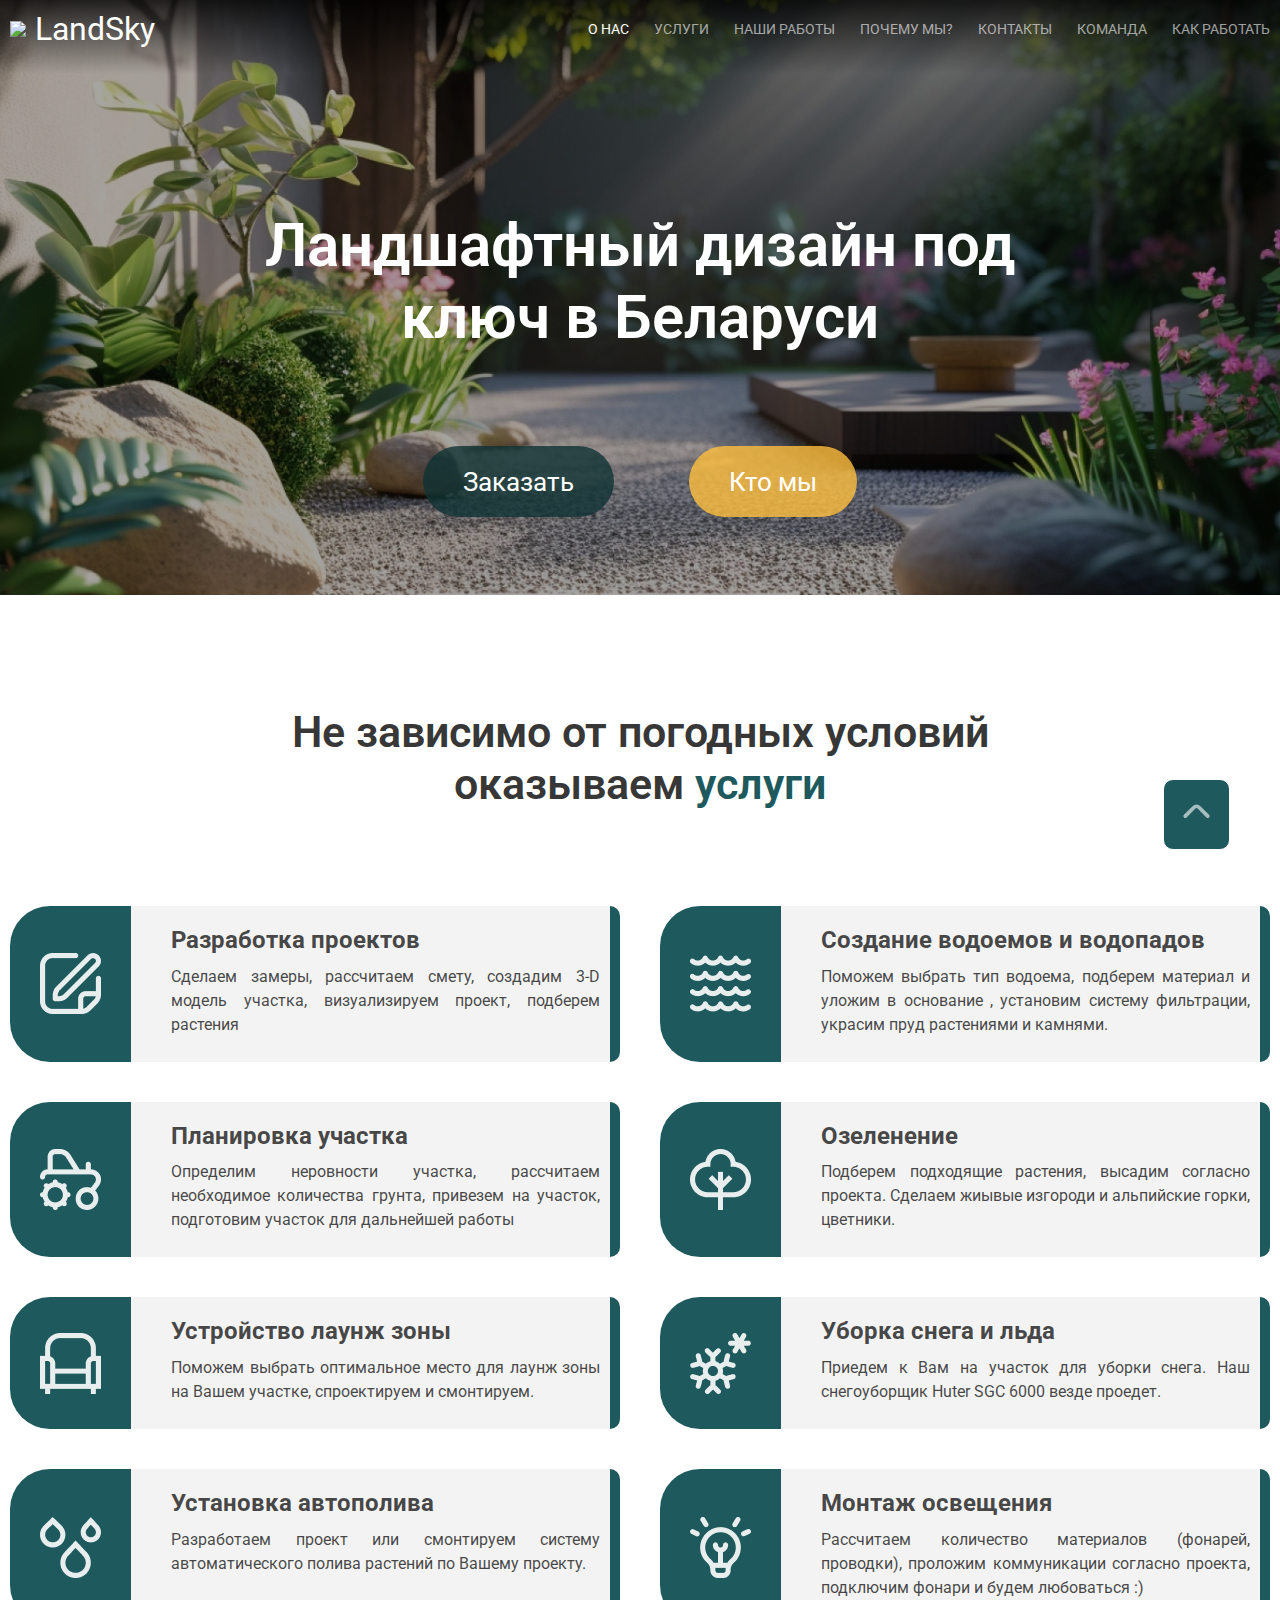
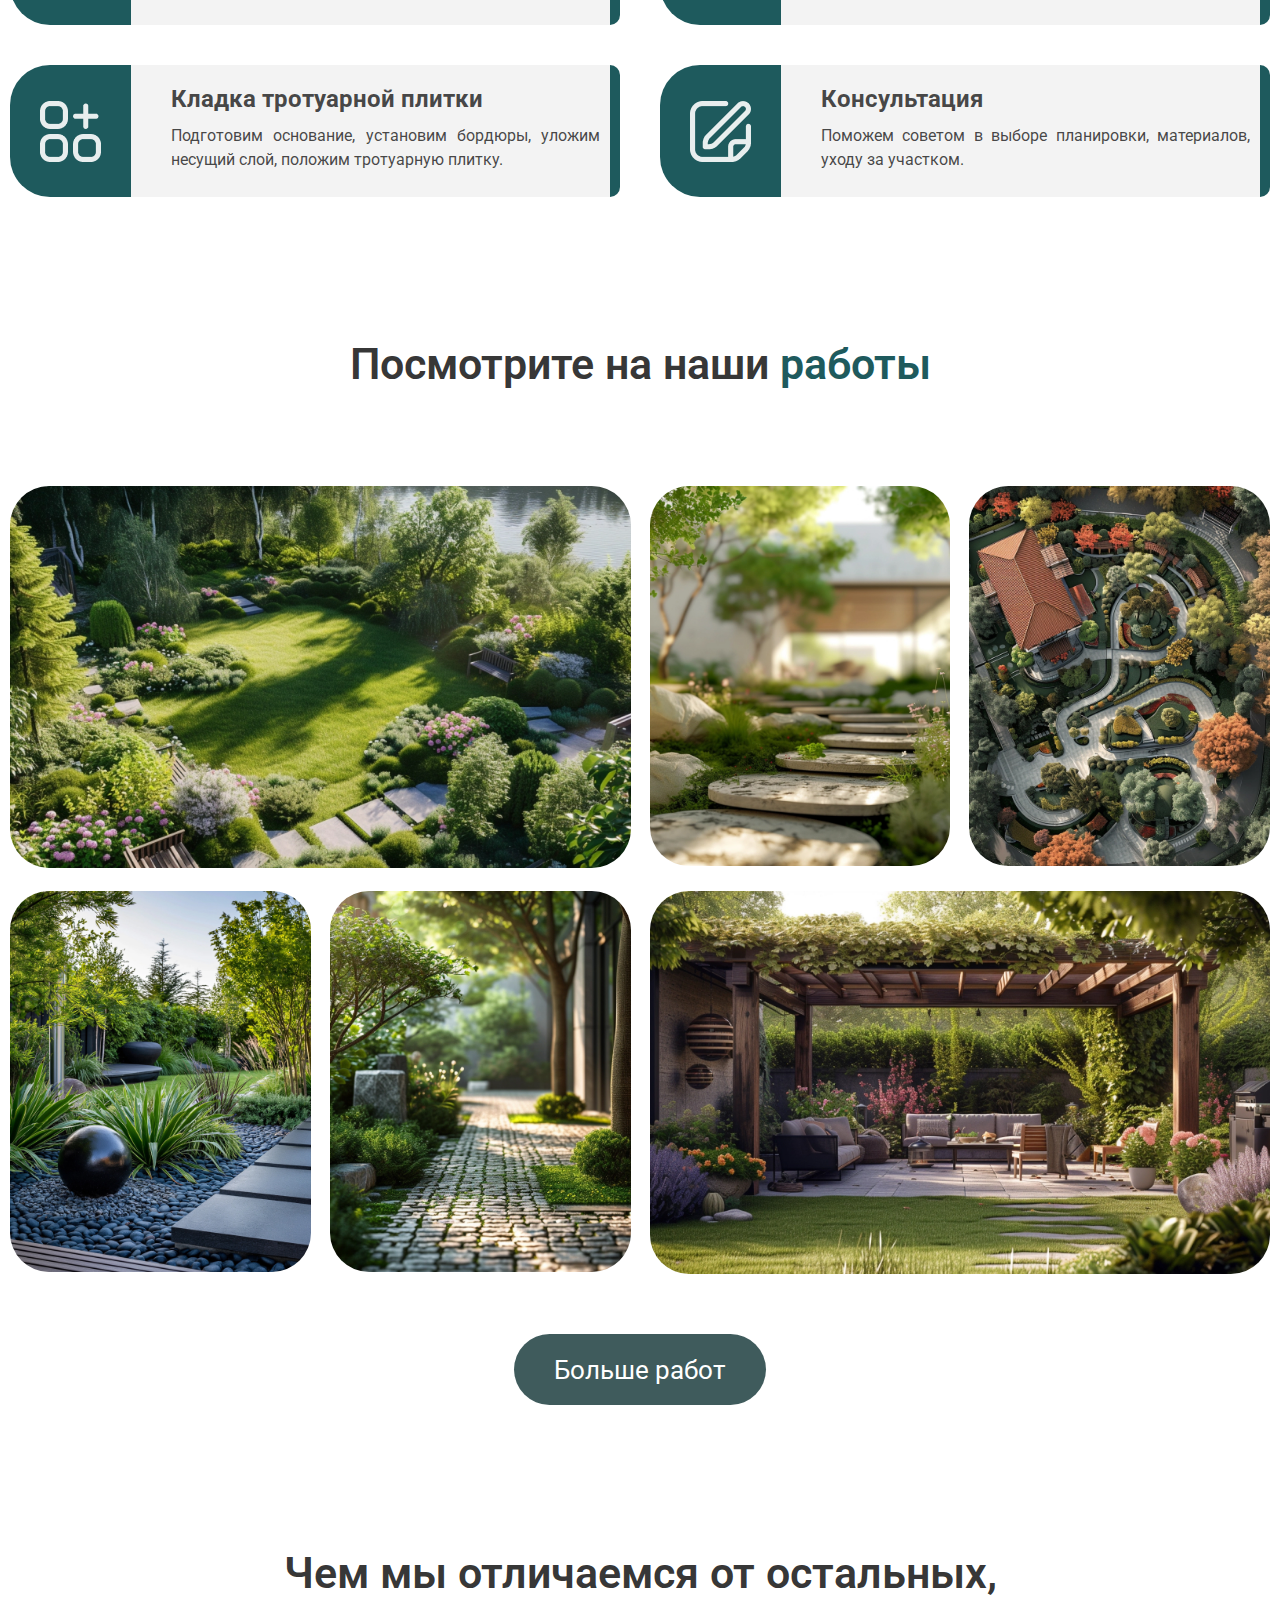
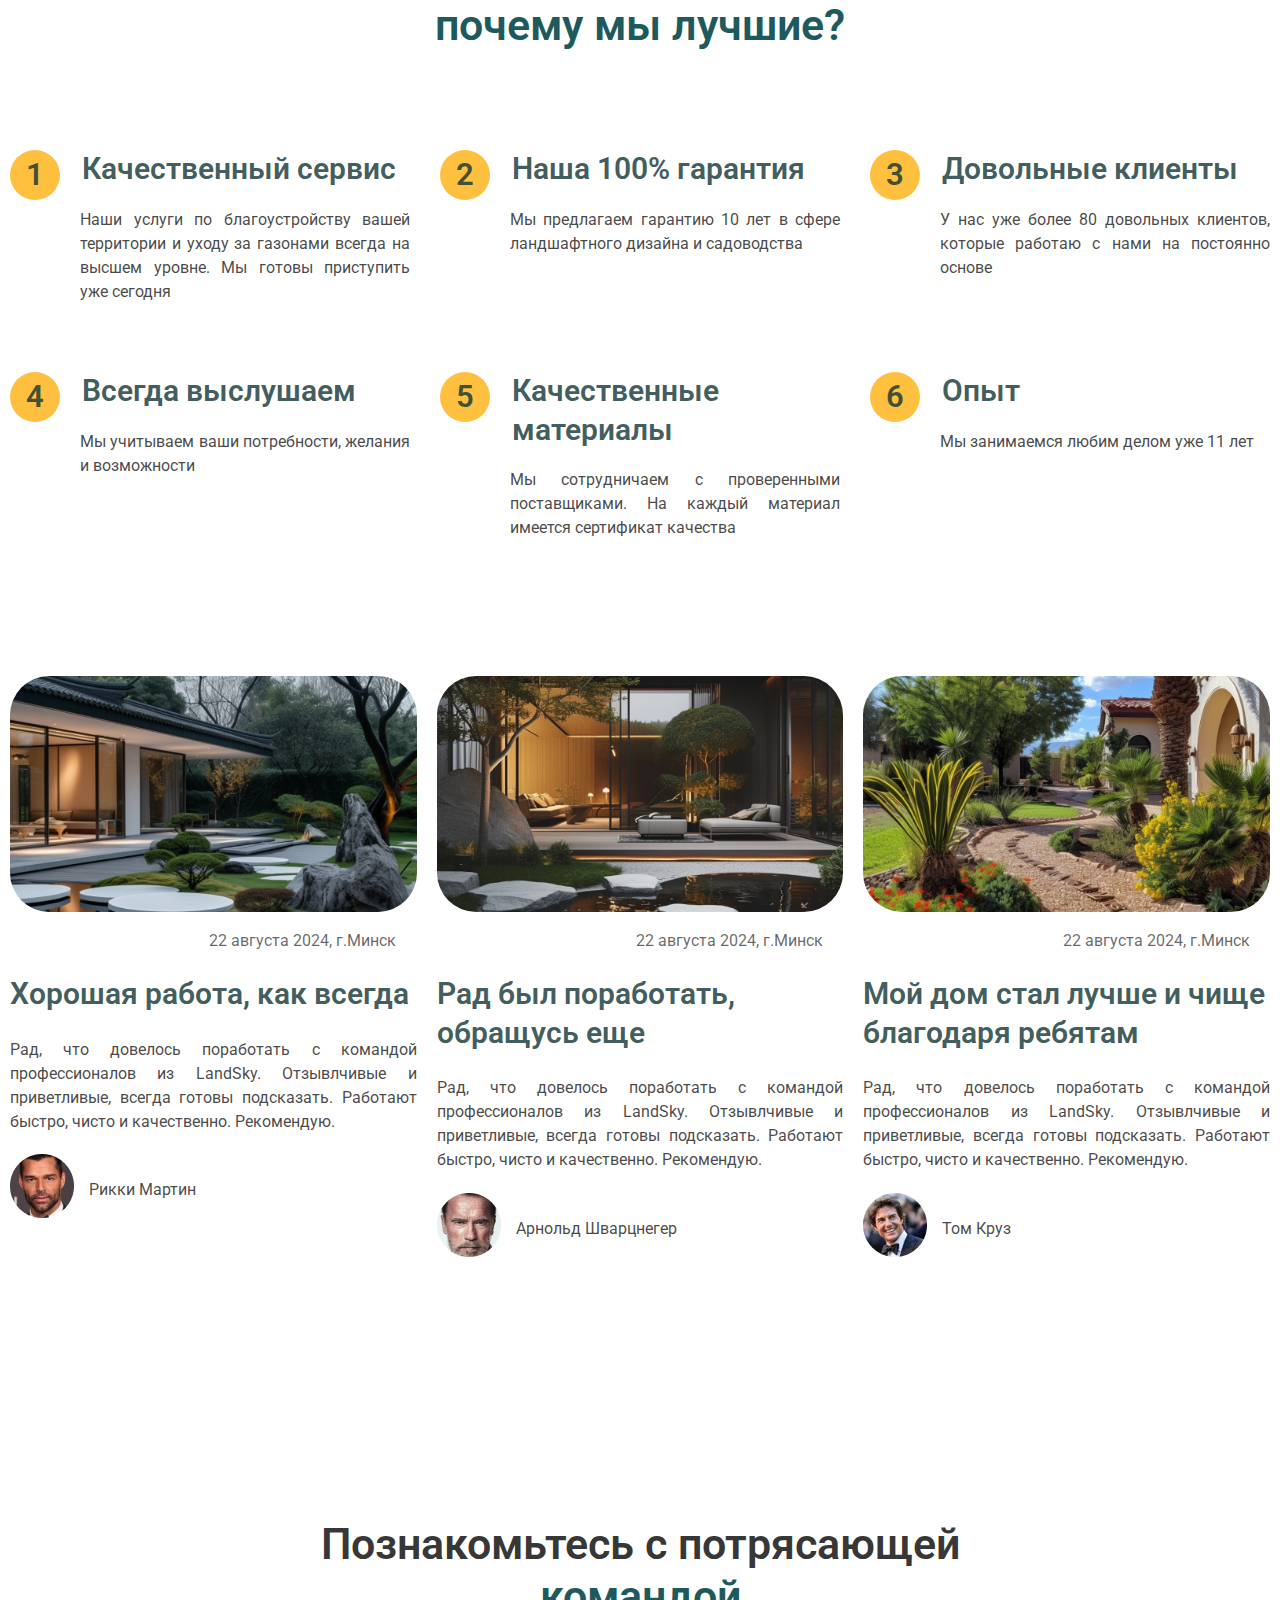
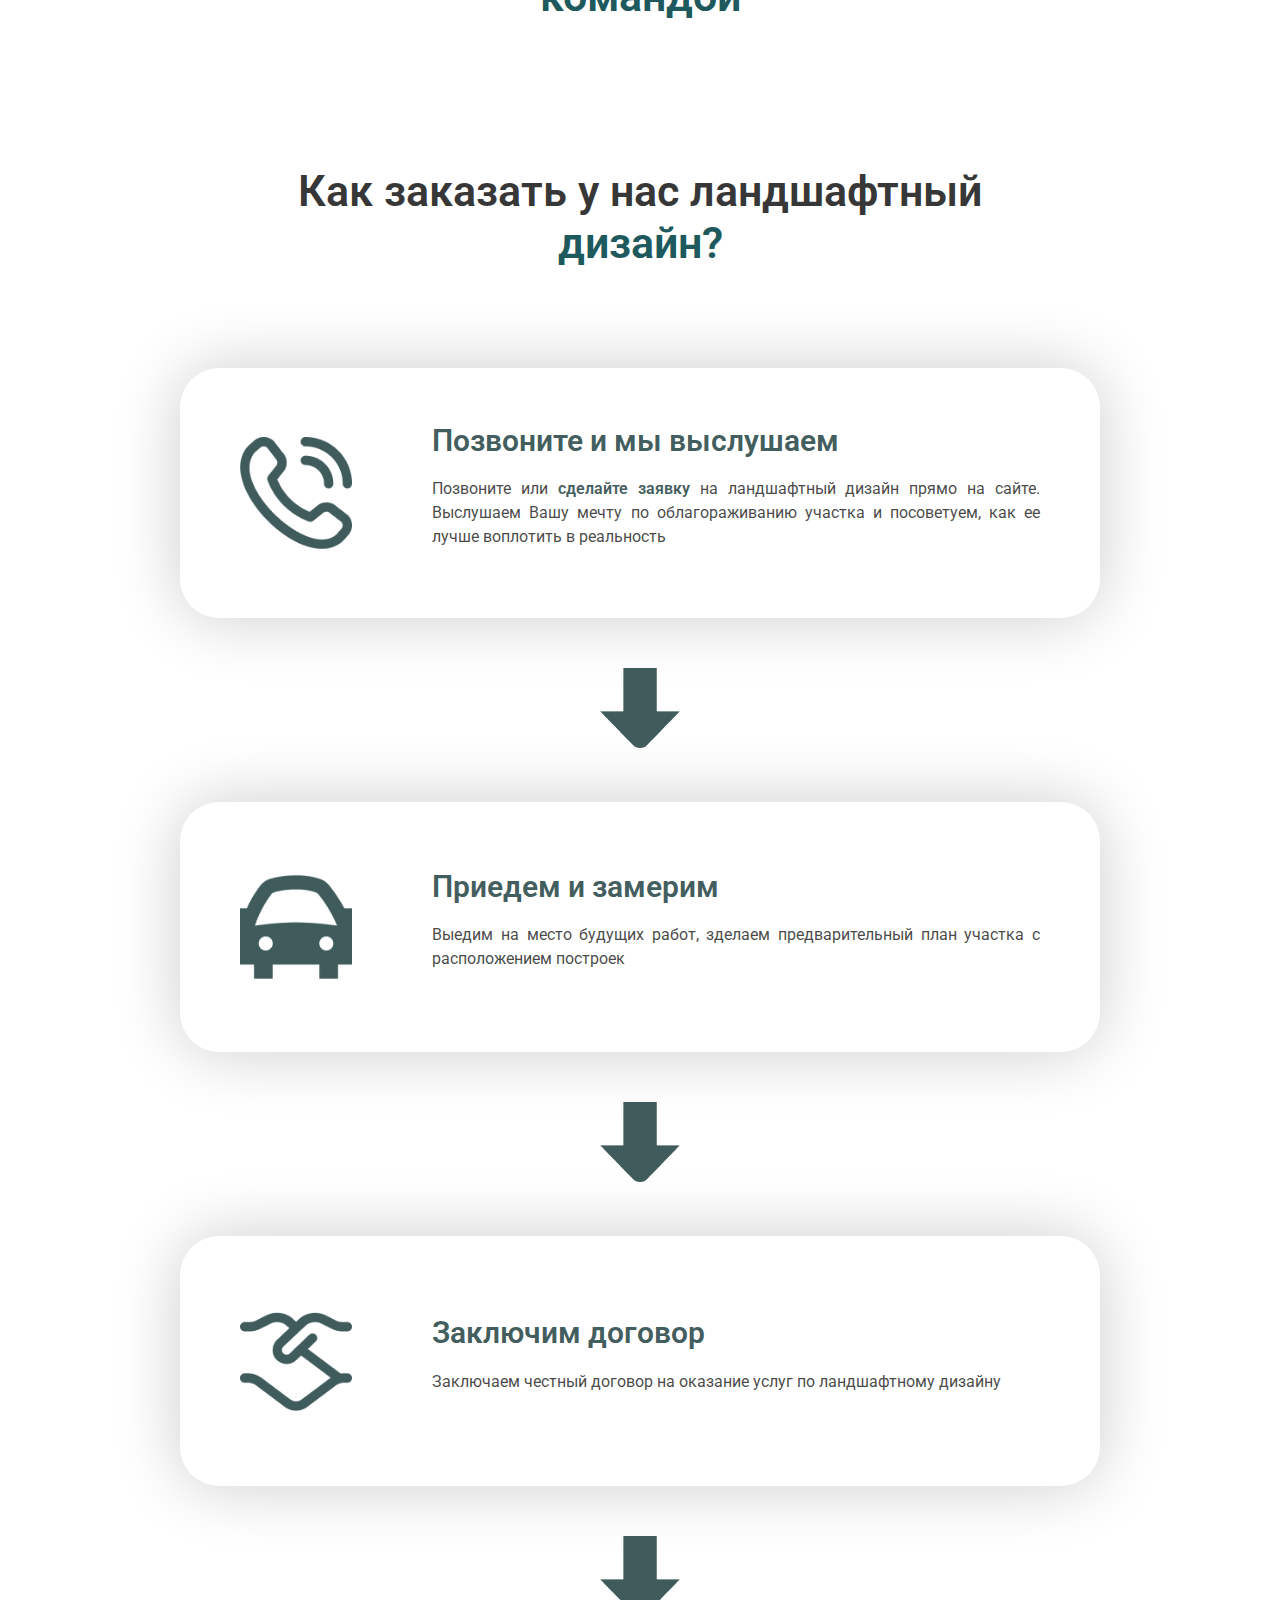
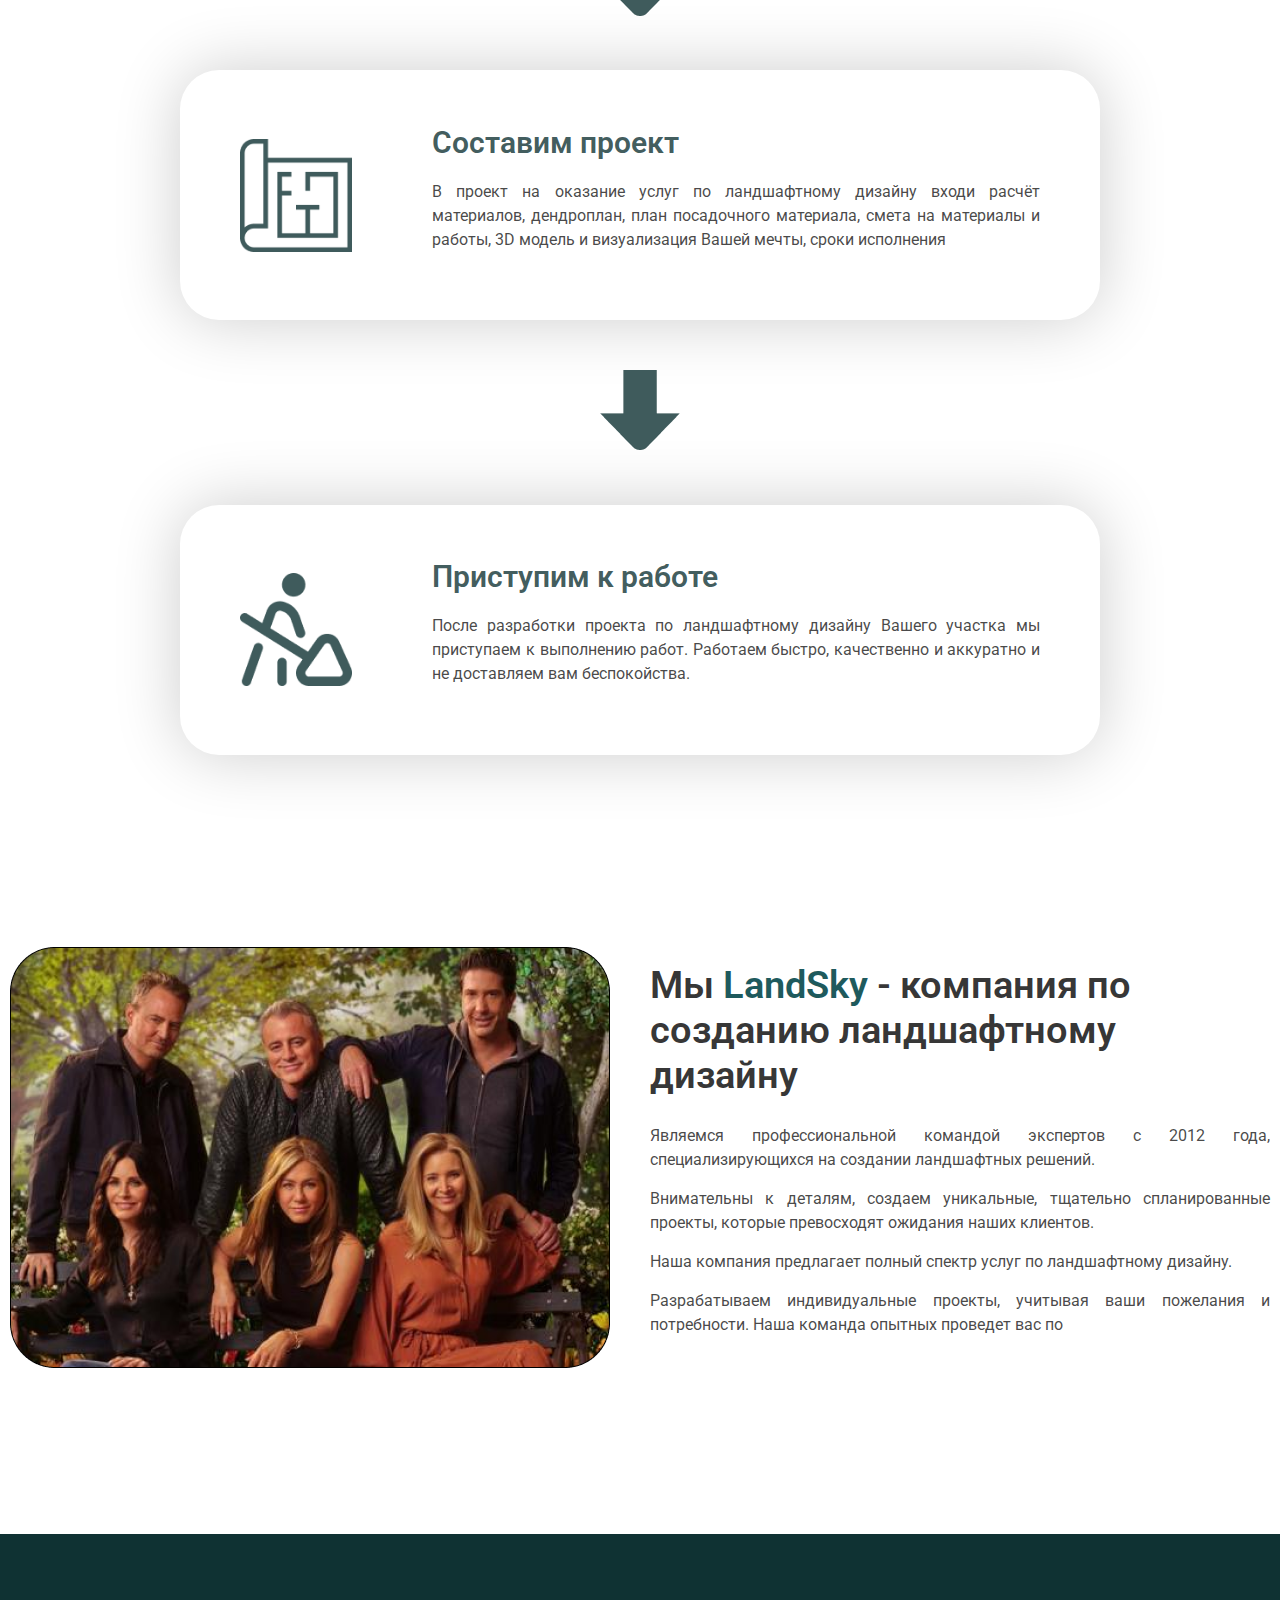
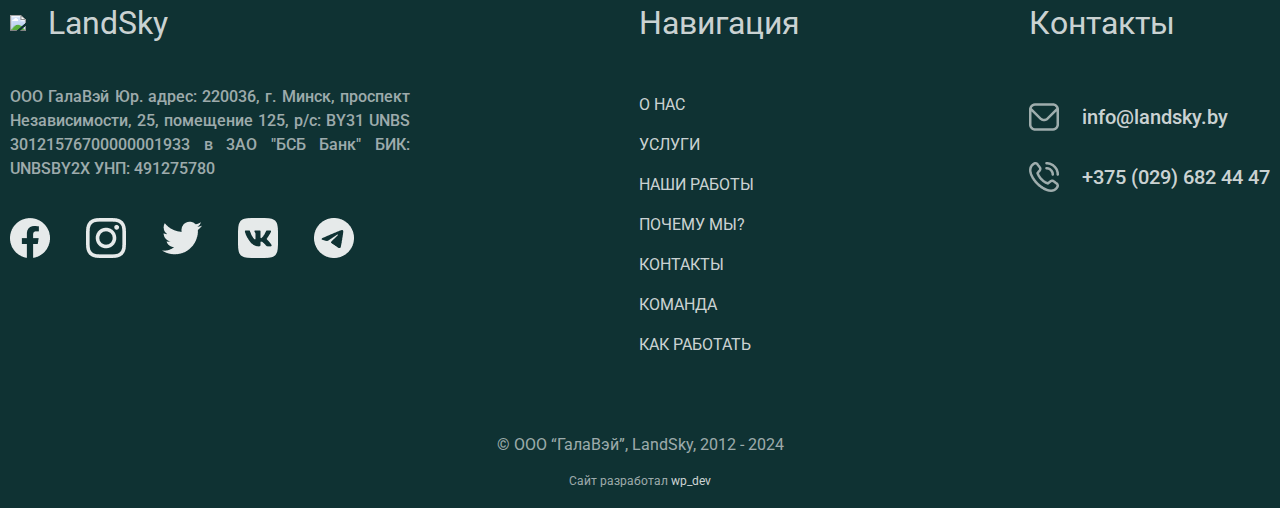
==== commit 115f4100: "completion of layout" ====
--- a/index.html
+++ b/index.html
@@ -1,11 +1,12 @@
 <!DOCTYPE html>
-<html lang="en">
+<html lang="ru">
 <head>
     <meta charset="UTF-8">
     <meta name="viewport" content="width=device-width, initial-scale=1.0">
     <link rel="stylesheet" href="inc/owlcarousel/owl.carousel.min.css">
     <link rel="stylesheet" href="inc/owlcarousel/owl.theme.default.min.css">
     <link rel="stylesheet" href="css/styles.css">
+    <link rel="stylesheet" href="css/header_main.css"> <!-- Стили для шапки главной страницы -->
     <script src="https://code.jquery.com/jquery-3.7.1.min.js" integrity="sha256-/JqT3SQfawRcv/BIHPThkBvs0OEvtFFmqPF/lYI/Cxo=" crossorigin="anonymous"></script>
     <script src="https://cdn.jsdelivr.net/npm/@fancyapps/ui@5.0/dist/fancybox/fancybox.umd.js"></script>
     <script src="inc/owlcarousel/owl.carousel.min.js"></script>
@@ -16,7 +17,7 @@
     <title>LandSky || Ландшафтный дизайн под ключ в Беларуси</title>
 </head>
 <body class="main_page">
-<header>
+<header id="top">
 <div class="wrap_header">
     <div class="top_header">
         <div class="logo"><a href="#"><img src="images/logo.png" >LandSky</a></div>
@@ -27,20 +28,20 @@
                 <path d="M28.125 21.875H1.875C0.839473 21.875 0 22.7145 0 23.75C0 24.7855 0.839473 25.625 1.875 25.625H28.125C29.1605 25.625 30 24.7855 30 23.75C30 22.7145 29.1605 21.875 28.125 21.875Z" fill="white"/>
             </svg>
             <ul class="main_menu">
-                <li class="current"><a href="#">О нас</a></li>
-                <li><a href="#services">Услуги</a></li>
-                <li><a href="#works">Наши работы</a></li>
-                <li><a href="#reviews">Почему мы?</a></li>
-                <li><a href="#footer">Контакты</a></li>
-                <li><a href="#team">Команда</a></li>
-                <li><a href="#haw_order">Как работать</a></li>
+                <li class="current"><a href="index.html#about_as">О нас</a></li>
+                <li><a href="index.html#services">Услуги</a></li>
+                <li><a href="index.html#works">Наши работы</a></li>
+                <li><a href="index.html#reviews">Почему мы?</a></li>
+                <li><a href="index.html#footer">Контакты</a></li>
+                <li><a href="index.html#team">Команда</a></li>
+                <li><a href="index.html#haw_order">Как работать</a></li>
             </ul>
         </nav>
     </div>
     <h1>Ландшафтный дизайн под ключ в Беларуси</h1>
     <div class="button_header">
-        <div class="button order"><a href="#">Заказать</a></div>
-        <div class="button who"><a href="#">Кто мы</a></div>
+        <div class="button order" id="but_order"><a href="#">Заказать</a></div>
+        <div class="button who"><a href="#about_as">Кто мы</a></div>
     </div>
 </div>
 </header>
@@ -171,7 +172,7 @@
                 </a>
             </div>  
         </div>
-        <a href="#" class="but_more">Больше работ</a>
+        <a href="gallery.html" class="but_more">Больше работ</a>
     </div>
 </section>
 <!-- КОНЕЦ Секция НАШИ работы -->
@@ -468,6 +469,12 @@
         </form>
     </div>
 <!-- Конец POPup форма регитрасции -->
+
+<!-- Кнопка Скрол Вверх -->
+<div id="scroll-top">
+    <a href="#top"><svg xmlns="http://www.w3.org/2000/svg" viewBox="0 0 24 24"><path d="M15.4,9.88,10.81,5.29a1,1,0,0,0-1.41,0,1,1,0,0,0,0,1.42L14,11.29a1,1,0,0,1,0,1.42L9.4,17.29a1,1,0,0,0,1.41,1.42l4.59-4.59A3,3,0,0,0,15.4,9.88Z"/></svg></a>
+</div>
+
 
 <!-- ФУТЕР -->
 <footer id="footer">
--- a/css/styles.css
+++ b/css/styles.css
@@ -219,128 +219,33 @@
   .but_send:hover {
     background-color: #0f3233; }
 
-html {
-  scroll-behavior: smooth; }
-
-header {
-  padding: 0 10px;
-  padding-bottom: 97px;
-  background: url(../images/background-main.png) no-repeat center top;
-  background-size: cover;
-  color: white; }
-  header .wrap_header {
-    max-width: 1594px;
-    margin: 0 auto;
-    padding-top: 10px; }
-  header .logo a {
-    display: flex;
-    align-items: center;
-    font-size: 35px;
-    text-decoration: none;
-    color: white; }
-    @media (max-width: 766px) {
-      header .logo a {
-        font-size: -moz-calc(20px + 25.5 * ((100vw - 320px) / 1594));
-        font-size: -webkit-calc(20px + 25.5 * ((100vw - 320px) / 1594));
-        font-size: calc(20px + 25.5 * ((100vw - 320px) / 1594)); } }
-    @media (min-width: 767px) {
-      header .logo a {
-        font-size: -moz-calc(20px + 15 * (100vw / 1594));
-        font-size: -webkit-calc(20px + 15 * (100vw / 1594));
-        font-size: calc(20px + 15 * (100vw / 1594)); } }
-    @media (min-width: 1594px) {
-      header .logo a {
-        font-size: 35px; } }
-    header .logo a img {
-      margin-right: 9px;
-      max-width: 69px; }
-      @media (max-width: 766px) {
-        header .logo a img {
-          max-width: -moz-calc(30px + 66.3 * ((100vw - 460px) / 1594));
-          max-width: -webkit-calc(30px + 66.3 * ((100vw - 460px) / 1594));
-          max-width: calc(30px + 66.3 * ((100vw - 460px) / 1594)); } }
-      @media (min-width: 767px) {
-        header .logo a img {
-          max-width: -moz-calc(30px + 39 * (100vw / 1594));
-          max-width: -webkit-calc(30px + 39 * (100vw / 1594));
-          max-width: calc(30px + 39 * (100vw / 1594)); } }
-      @media (min-width: 1594px) {
-        header .logo a img {
-          max-width: 69px; } }
-  header nav svg {
-    display: none; }
-  header h1 {
-    display: block;
-    width: 50%;
-    text-align: center;
-    margin: 0 auto;
-    margin-top: 163px;
-    margin-bottom: 112px; }
-    @media (max-width: 766px) {
-      header h1 {
-        width: -moz-calc(383px + 1120.3 * ((100vw - 460px) / 1594));
-        width: -webkit-calc(383px + 1120.3 * ((100vw - 460px) / 1594));
-        width: calc(383px + 1120.3 * ((100vw - 460px) / 1594)); } }
-    @media (min-width: 767px) {
-      header h1 {
-        width: -moz-calc(383px + 659 * (100vw / 1594));
-        width: -webkit-calc(383px + 659 * (100vw / 1594));
-        width: calc(383px + 659 * (100vw / 1594)); } }
-    @media (min-width: 1594px) {
-      header h1 {
-        width: 1042px; } }
-
-.top_header {
-  display: flex;
-  justify-content: space-between;
-  align-items: center; }
-
-.main_menu {
-  flex-flow: row wrap;
-  list-style: none;
-  display: flex;
-  font-size: 14px;
-  text-transform: uppercase; }
-  .main_menu li {
-    padding-left: 25px; }
-    .main_menu li.current a {
-      color: white; }
-    .main_menu li a {
-      text-decoration: none;
-      color: rgba(255, 255, 255, 0.6); }
-      .main_menu li a:hover {
-        color: white; }
-
-@media (max-width: 930px) {
-  header {
-    padding-left: 0;
-    padding-right: 0; }
-    header .wrap_header {
-      padding-top: 0; }
-    header .top_header {
-      position: relative;
-      padding: 10px;
-      background-color: #0f3233;
-      z-index: 1020; }
-      header .top_header svg {
-        display: block;
-        cursor: pointer; }
-      header .top_header .main_menu {
-        display: none;
-        flex-flow: column;
-        position: absolute;
-        padding: 0;
-        z-index: 1000;
-        left: 0;
-        top: 50px;
-        background-color: rgba(15, 50, 51, 0.9);
-        backdrop-filter: blur(5px);
-        width: 100%;
-        text-align: right;
-        font-size: 25px; }
-        header .top_header .main_menu a {
-          display: inline-block;
-          padding: 25px 70px 20px 0; } }
+#scroll-top {
+  position: fixed;
+  z-index: 3000;
+  bottom: 50px;
+  right: 50px;
+  display: inline-block;
+  opacity: 1;
+  transition: all 500ms; }
+  @media (max-width: 766px) {
+    #scroll-top {
+      bottom: 10px;
+      right: 10px;
+      opacity: .5; } }
+  #scroll-top a {
+    display: inline-block;
+    background-color: #1e5a5d;
+    border: 1px solid white;
+    padding: 10px;
+    border-radius: 10px; }
+  #scroll-top svg {
+    transform: rotate(-90deg);
+    width: 45px;
+    height: 45px;
+    fill: rgba(255, 255, 255, 0.6); }
+  #scroll-top.hide {
+    opacity: 0; }
+
 section {
   padding-top: 130px;
   padding-bottom: 30px; }
@@ -975,6 +880,83 @@
         max-width: 100%;
         margin-right: 0; } }
 
+.bread-crumbs {
+  max-width: 1594px;
+  margin: 0 auto;
+  margin-top: 31px;
+  margin-bottom: 55px;
+  padding-left: 10px;
+  font-size: 16px;
+  color: rgba(0, 0, 0, 0.7); }
+  .bread-crumbs a {
+    color: black;
+    text-decoration: none; }
+
+.gallery_section {
+  padding-top: 0; }
+  .gallery_section h1 {
+    font-size: 39px;
+    color: rgba(15, 50, 51, 0.8); }
+  .gallery_section h2 {
+    text-align: left;
+    margin-bottom: 17px;
+    color: rgba(0, 0, 0, 0.7); }
+  .gallery_section p {
+    color: rgba(0, 0, 0, 0.8); }
+  .gallery_section .main_screen {
+    display: flex;
+    margin-top: 70px;
+    flex-flow: row wrap; }
+    @media (max-width: 766px) {
+      .gallery_section .main_screen {
+        margin-top: -moz-calc(40px + 51 * ((100vw - 460px) / 1594));
+        margin-top: -webkit-calc(40px + 51 * ((100vw - 460px) / 1594));
+        margin-top: calc(40px + 51 * ((100vw - 460px) / 1594)); } }
+    @media (min-width: 767px) {
+      .gallery_section .main_screen {
+        margin-top: -moz-calc(40px + 30 * (100vw / 1594));
+        margin-top: -webkit-calc(40px + 30 * (100vw / 1594));
+        margin-top: calc(40px + 30 * (100vw / 1594)); } }
+    @media (min-width: 1594px) {
+      .gallery_section .main_screen {
+        margin-top: 70px; } }
+  .gallery_section .wrap_miniature {
+    width: 100px;
+    margin-left: 20px;
+    flex: 1 1 100px; }
+    @media (max-width: 640px) {
+      .gallery_section .wrap_miniature {
+        width: 100%;
+        margin-left: 0; } }
+  @media (min-width: 640px) {
+    .gallery_section #miniature {
+      --f-carousel-slide-height: 23%;
+      --f-carousel-spacing: 10px;
+      height: 486px; } }
+  @media (max-width: 640px) {
+    .gallery_section #miniature .f-carousel__slide {
+      width: calc(100% / 3);
+      margin-right: 3px; } }
+  .gallery_section .images_block_works {
+    flex: 4 4 400px;
+    max-width: 790px; }
+    .gallery_section .images_block_works img {
+      width: 100%; }
+    .gallery_section .images_block_works .f-carousel-slide {
+      width: 100%; }
+  .gallery_section .f-button svg {
+    height: 37px;
+    width: 37px;
+    opacity: .6;
+    stroke: none !important; }
+  .gallery_section .discription {
+    margin-left: 68px;
+    flex: 4 4 400px; }
+    @media (max-width: 640px) {
+      .gallery_section .discription {
+        margin-top: 25px;
+        margin-left: 0; } }
+
 footer {
   background-color: #0f3233;
   padding-top: 81px;
--- a/css/header_main.css
+++ b/css/header_main.css
@@ -0,0 +1,124 @@
+html {
+  scroll-behavior: smooth; }
+
+header {
+  padding: 0 10px;
+  padding-bottom: 97px;
+  background: url(../images/background-main.png) no-repeat center top;
+  background-size: cover;
+  color: white; }
+  header .wrap_header {
+    max-width: 1594px;
+    margin: 0 auto;
+    padding-top: 10px; }
+  header .logo a {
+    display: flex;
+    align-items: center;
+    font-size: 35px;
+    text-decoration: none;
+    color: white; }
+    @media (max-width: 766px) {
+      header .logo a {
+        font-size: -moz-calc(20px + 25.5 * ((100vw - 320px) / 1594));
+        font-size: -webkit-calc(20px + 25.5 * ((100vw - 320px) / 1594));
+        font-size: calc(20px + 25.5 * ((100vw - 320px) / 1594)); } }
+    @media (min-width: 767px) {
+      header .logo a {
+        font-size: -moz-calc(20px + 15 * (100vw / 1594));
+        font-size: -webkit-calc(20px + 15 * (100vw / 1594));
+        font-size: calc(20px + 15 * (100vw / 1594)); } }
+    @media (min-width: 1594px) {
+      header .logo a {
+        font-size: 35px; } }
+    header .logo a img {
+      margin-right: 9px;
+      max-width: 69px; }
+      @media (max-width: 766px) {
+        header .logo a img {
+          max-width: -moz-calc(30px + 66.3 * ((100vw - 460px) / 1594));
+          max-width: -webkit-calc(30px + 66.3 * ((100vw - 460px) / 1594));
+          max-width: calc(30px + 66.3 * ((100vw - 460px) / 1594)); } }
+      @media (min-width: 767px) {
+        header .logo a img {
+          max-width: -moz-calc(30px + 39 * (100vw / 1594));
+          max-width: -webkit-calc(30px + 39 * (100vw / 1594));
+          max-width: calc(30px + 39 * (100vw / 1594)); } }
+      @media (min-width: 1594px) {
+        header .logo a img {
+          max-width: 69px; } }
+  header nav svg {
+    display: none; }
+  header h1 {
+    display: block;
+    width: 50%;
+    text-align: center;
+    margin: 0 auto;
+    margin-top: 163px;
+    margin-bottom: 112px; }
+    @media (max-width: 766px) {
+      header h1 {
+        width: -moz-calc(383px + 1120.3 * ((100vw - 460px) / 1594));
+        width: -webkit-calc(383px + 1120.3 * ((100vw - 460px) / 1594));
+        width: calc(383px + 1120.3 * ((100vw - 460px) / 1594)); } }
+    @media (min-width: 767px) {
+      header h1 {
+        width: -moz-calc(383px + 659 * (100vw / 1594));
+        width: -webkit-calc(383px + 659 * (100vw / 1594));
+        width: calc(383px + 659 * (100vw / 1594)); } }
+    @media (min-width: 1594px) {
+      header h1 {
+        width: 1042px; } }
+
+.top_header {
+  display: flex;
+  justify-content: space-between;
+  align-items: center; }
+
+.main_menu {
+  flex-flow: row wrap;
+  list-style: none;
+  display: flex;
+  font-size: 14px;
+  text-transform: uppercase; }
+  .main_menu li {
+    padding-left: 25px; }
+    .main_menu li.current a {
+      color: white; }
+    .main_menu li a {
+      text-decoration: none;
+      color: rgba(255, 255, 255, 0.6); }
+      .main_menu li a:hover {
+        color: white; }
+
+@media (max-width: 930px) {
+  header {
+    padding-left: 0;
+    padding-right: 0; }
+    header .wrap_header {
+      padding-top: 0; }
+    header .top_header {
+      position: relative;
+      padding: 10px;
+      background-color: #0f3233;
+      z-index: 1020; }
+      header .top_header svg {
+        display: block;
+        cursor: pointer; }
+      header .top_header .main_menu {
+        display: none;
+        flex-flow: column;
+        position: absolute;
+        padding: 0;
+        z-index: 1000;
+        left: 0;
+        top: 50px;
+        background-color: rgba(15, 50, 51, 0.9);
+        backdrop-filter: blur(5px);
+        width: 100%;
+        text-align: right;
+        font-size: 25px; }
+        header .top_header .main_menu a {
+          display: inline-block;
+          padding: 25px 70px 20px 0; } }
+
+/*# sourceMappingURL=header_main.css.map */
